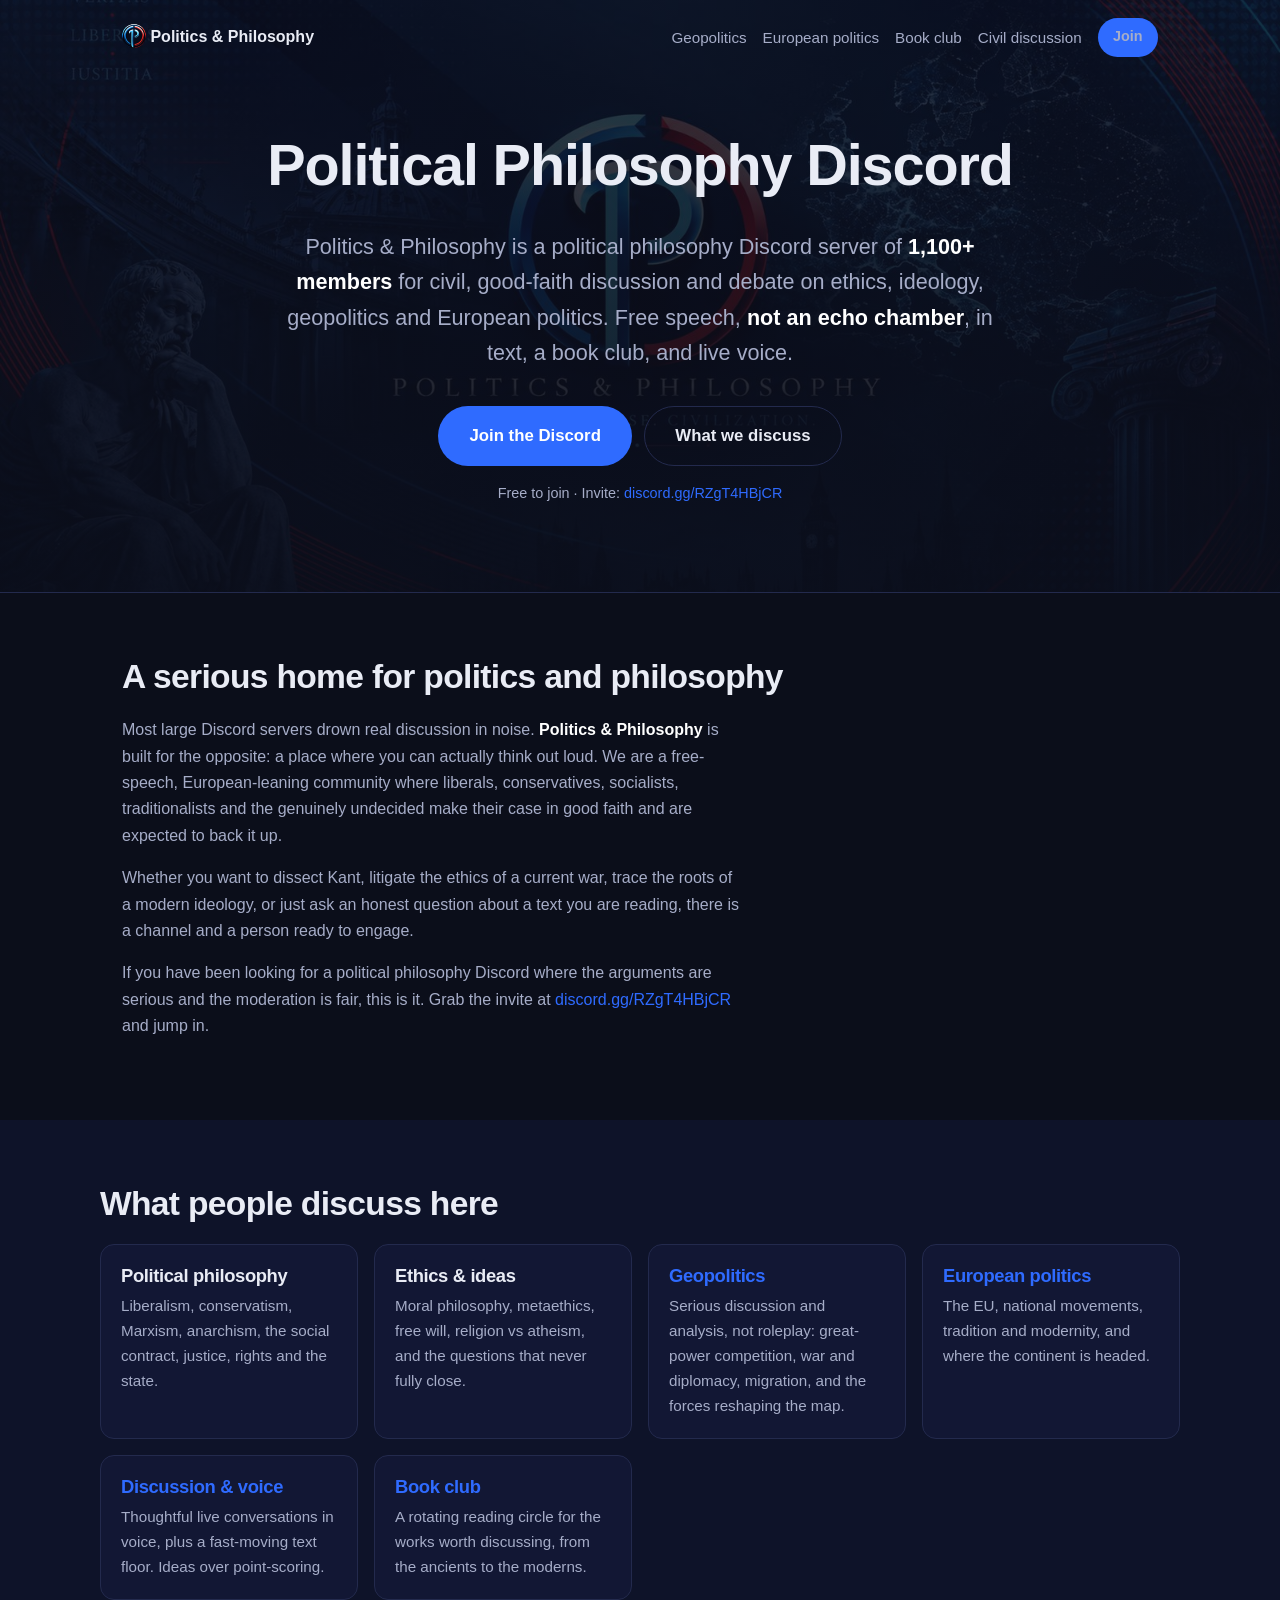
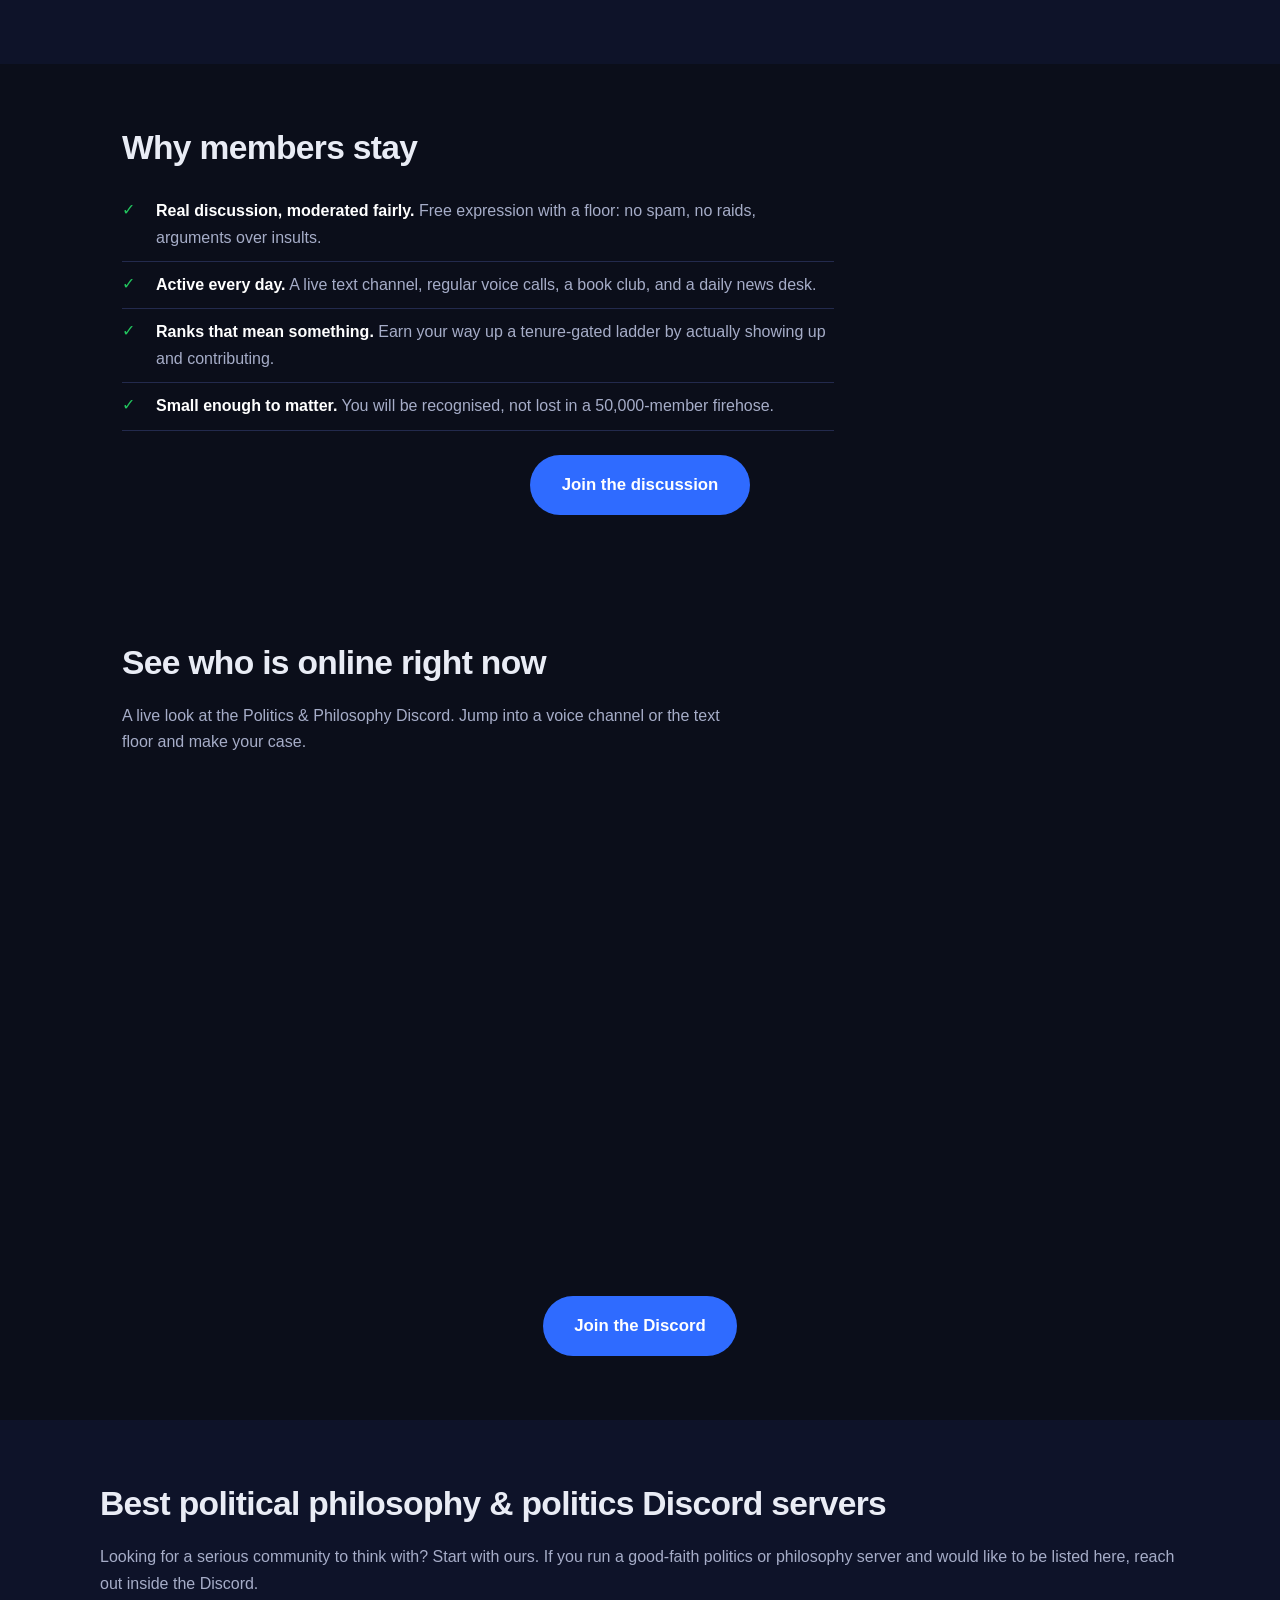
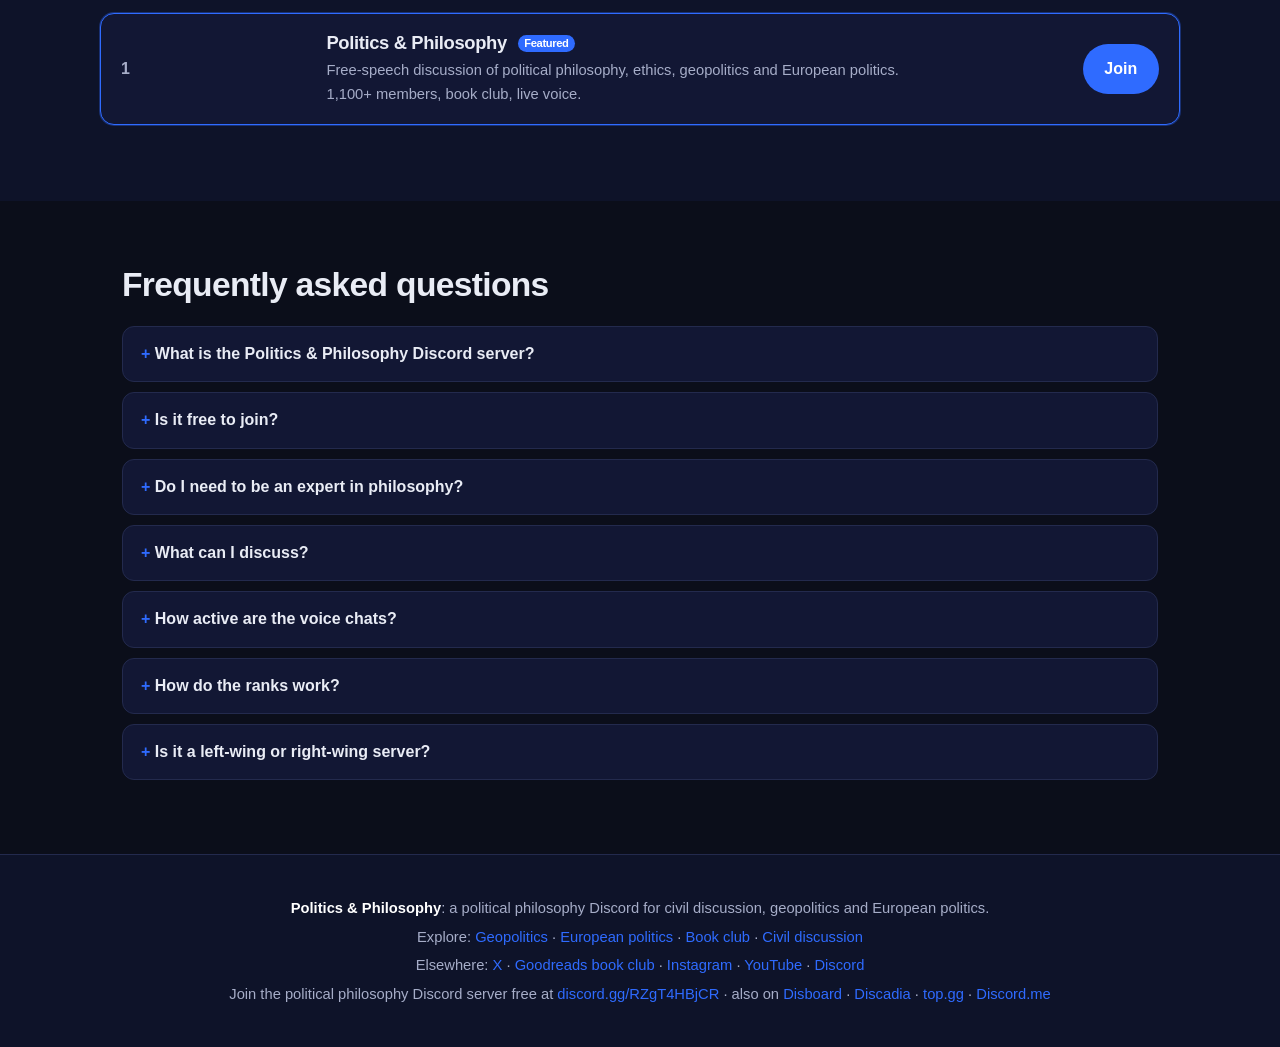
==== index.html @ 4e9f7e5d "Cinematic hero background, monogram nav mark and favicon" ====
<!doctype html>
<html lang="en">
<head>
<meta charset="utf-8">
<meta name="viewport" content="width=device-width, initial-scale=1">
<meta name="robots" content="index,follow,max-image-preview:large,max-snippet:-1,max-video-preview:-1">

<link rel="canonical" href="https://polisphilo.com/">

<title>Political Philosophy Discord Server | Politics &amp; Philosophy</title>
<meta name="description" content="The political philosophy Discord server for civil, good-faith debate on ethics, ideology, geopolitics and European politics. 1,100+ members, not an echo chamber.">

<meta property="og:type" content="website">
<meta property="og:site_name" content="Politics &amp; Philosophy">
<meta property="og:url" content="https://polisphilo.com/">
<meta property="og:title" content="Political Philosophy Discord | Politics &amp; Philosophy">
<meta property="og:description" content="Civil, good-faith discussion of political philosophy, ideology, geopolitics and European politics with 1,100+ members. Not an echo chamber. Book club, live voice.">
<meta property="og:image" content="https://polisphilo.com/og.png">
<meta property="og:image:width" content="1200">
<meta property="og:image:height" content="630">
<meta property="og:image:alt" content="Politics &amp; Philosophy: the political philosophy Discord.">
<meta name="twitter:card" content="summary_large_image">
<meta name="twitter:title" content="Political Philosophy Discord | Politics &amp; Philosophy">
<meta name="twitter:description" content="Civil, good-faith discussion of political philosophy, ideology, geopolitics and European politics. 1,100+ members, not an echo chamber.">
<meta name="twitter:image" content="https://polisphilo.com/og.png">
<meta name="twitter:image:alt" content="Politics &amp; Philosophy: the political philosophy Discord.">

<link rel="preconnect" href="https://discord.com">
<link rel="icon" href="/favicon.png" type="image/png">
<link rel="stylesheet" href="style.css">

<script type="application/ld+json">
{
  "@context": "https://schema.org",
  "@graph": [
    {
      "@type": "Organization",
      "@id": "https://polisphilo.com/#org",
      "name": "Politics & Philosophy",
      "alternateName": "P&P",
      "url": "https://polisphilo.com/",
      "logo": "https://polisphilo.com/logo.png",
      "description": "A free-speech Discord community for political philosophy, geopolitics and European politics.",
      "sameAs": [
        "https://discord.com/invite/politics-philosophy-553617191358955520",
        "https://disboard.org/server/553617191358955520",
        "https://discadia.com/server/PoliticsPhilosophy",
        "https://top.gg/discord/servers/872885277177040896",
        "https://discord.me/european",
        "https://discords.com/servers/553617191358955520",
        "https://www.goodreads.com/group/show/7275049-politics-philosophy-book-club",
        "https://x.com/polisphilo",
        "https://www.instagram.com/polisphilo",
        "https://www.youtube.com/@polisphilo",
        "https://polisphilo.com/"
      ],
      "knowsAbout": ["Political philosophy", "Geopolitics", "European politics", "History of political thought", "Socratic method", "Political theory"]
    },
    {
      "@type": "WebSite",
      "name": "Politics & Philosophy Discord",
      "url": "https://polisphilo.com/",
      "publisher": {"@id": "https://polisphilo.com/#org"}
    },
    {
      "@type": "FAQPage",
      "mainEntity": [
        {"@type":"Question","name":"What is the Politics & Philosophy Discord server?","acceptedAnswer":{"@type":"Answer","text":"A free-speech Discord community of 1,100+ members for political philosophy, ethics, ideology, geopolitics and European politics, through a fast text floor, live voice chats, and a book club."}},
        {"@type":"Question","name":"Is it free to join?","acceptedAnswer":{"@type":"Answer","text":"Yes, completely free. Click a join link, complete the short onboarding, and you are in."}},
        {"@type":"Question","name":"Do I need to be an expert in philosophy?","acceptedAnswer":{"@type":"Answer","text":"No. Members range from curious newcomers to the well-read. Good-faith interest matters more than credentials."}},
        {"@type":"Question","name":"What can I discuss?","acceptedAnswer":{"@type":"Answer","text":"Political philosophy, ethics, ideology, Marxism, liberalism and conservatism, geopolitics, current events, European politics, history, and religion."}},
        {"@type":"Question","name":"How active are the voice chats?","acceptedAnswer":{"@type":"Answer","text":"Voice channels run most nights, with open conversations on ethics, ideology and current events that carry over into text. The live count is on the widget above."}},
        {"@type":"Question","name":"How do the ranks work?","acceptedAnswer":{"@type":"Answer","text":"You climb a tenure-gated ladder by showing up and contributing over time, not by grinding messages, so ranks reflect real participation."}},
        {"@type":"Question","name":"Is it a left-wing or right-wing server?","acceptedAnswer":{"@type":"Answer","text":"Neither by rule. It leans free-speech and European and hosts the full spectrum. The point is to think through positions in good faith, not to enforce one."}}
      ]
    }
  ]
}
</script>
</head>
<body>

<header class="hero">
  <nav class="nav">
    <span class="brand"><img src="/mark.png" alt="" width="24" height="24" style="vertical-align:-6px;border-radius:50%"> Politics &amp; Philosophy</span>
    <span class="site-links">
      <a href="/geopolitics-discord/">Geopolitics</a>
      <a href="/european-politics-discord/">European politics</a>
      <a href="/book-club/">Book club</a>
      <a href="/civil-discussion/">Civil discussion</a>
      <a class="btn btn-sm" href="https://discord.gg/RZgT4HBjCR" rel="noopener">Join</a>
    </span>
  </nav>
  <div class="hero-inner">
    <h1>Political Philosophy Discord</h1>
    <p class="lede">Politics &amp; Philosophy is a political philosophy Discord server of
      <strong>1,100+ members</strong> for civil, good-faith discussion and debate on ethics, ideology,
      geopolitics and European politics. Free speech, <strong>not an echo chamber</strong>, in text, a
      book club, and live voice.</p>
    <div class="cta-row">
      <a class="btn btn-lg" href="https://discord.gg/RZgT4HBjCR" rel="noopener">Join the Discord</a>
      <a class="btn btn-lg btn-ghost" href="#discuss" rel="noopener">What we discuss</a>
    </div>
    <p class="microcopy">Free to join · Invite: <a class="invite" href="https://discord.gg/RZgT4HBjCR" rel="noopener">discord.gg/RZgT4HBjCR</a></p>
  </div>
</header>

<main>
  <section class="band">
    <h2>A serious home for politics and philosophy</h2>
    <p>Most large Discord servers drown real discussion in noise. <strong>Politics &amp; Philosophy</strong> is
      built for the opposite: a place where you can actually think out loud. We are a free-speech,
      European-leaning community where liberals, conservatives, socialists, traditionalists and the genuinely
      undecided make their case in good faith and are expected to back it up.</p>
    <p>Whether you want to dissect Kant, litigate the ethics of a current war, trace the roots of a modern ideology,
      or just ask an honest question about a text you are reading, there is a channel and a person ready to engage.</p>
    <p>If you have been looking for a political philosophy Discord where the arguments are serious and the
      moderation is fair, this is it. Grab the invite at
      <a class="invite" href="https://discord.gg/RZgT4HBjCR" rel="noopener">discord.gg/RZgT4HBjCR</a> and jump in.</p>
  </section>

  <section class="band alt" id="discuss">
    <h2>What people discuss here</h2>
    <div class="grid">
      <div class="card"><h3>Political philosophy</h3><p>Liberalism, conservatism, Marxism, anarchism, the social contract, justice, rights and the state.</p></div>
      <div class="card"><h3>Ethics &amp; ideas</h3><p>Moral philosophy, metaethics, free will, religion vs atheism, and the questions that never fully close.</p></div>
      <div class="card"><h3><a href="/geopolitics-discord/">Geopolitics</a></h3><p>Serious discussion and analysis, not roleplay: great-power competition, war and diplomacy, migration, and the forces reshaping the map.</p></div>
      <div class="card"><h3><a href="/european-politics-discord/">European politics</a></h3><p>The EU, national movements, tradition and modernity, and where the continent is headed.</p></div>
      <div class="card"><h3><a href="/civil-discussion/">Discussion &amp; voice</a></h3><p>Thoughtful live conversations in voice, plus a fast-moving text floor. Ideas over point-scoring.</p></div>
      <div class="card"><h3><a href="/book-club/">Book club</a></h3><p>A rotating reading circle for the works worth discussing, from the ancients to the moderns.</p></div>
    </div>
  </section>

  <section class="band">
    <h2>Why members stay</h2>
    <ul class="checks">
      <li><strong>Real discussion, moderated fairly.</strong> Free expression with a floor: no spam, no raids, arguments over insults.</li>
      <li><strong>Active every day.</strong> A live text channel, regular voice calls, a book club, and a daily news desk.</li>
      <li><strong>Ranks that mean something.</strong> Earn your way up a tenure-gated ladder by actually showing up and contributing.</li>
      <li><strong>Small enough to matter.</strong> You will be recognised, not lost in a 50,000-member firehose.</li>
    </ul>
    <div class="cta-row"><a class="btn btn-lg" href="https://discord.gg/RZgT4HBjCR" rel="noopener">Join the discussion</a></div>
  </section>

  <section class="band" id="join-live">
    <h2>See who is online right now</h2>
    <p>A live look at the Politics &amp; Philosophy Discord. Jump into a voice channel or the text floor and make your case.</p>
    <div style="display:flex;justify-content:center;min-height:500px;margin:1.25rem 0">
      <iframe src="https://discord.com/widget?id=553617191358955520&amp;theme=dark" width="350" height="500" style="max-width:100%;border:0;border-radius:14px" sandbox="allow-popups allow-popups-to-escape-sandbox allow-same-origin allow-scripts" title="Politics &amp; Philosophy live Discord widget" loading="lazy"></iframe>
    </div>
    <div class="cta-row"><a class="btn btn-lg" href="https://discord.gg/RZgT4HBjCR" rel="noopener">Join the Discord</a></div>
  </section>

  <section class="band alt" id="directory">
    <h2>Best political philosophy &amp; politics Discord servers</h2>
    <p>Looking for a serious community to think with? Start with ours. If you run a good-faith politics or
      philosophy server and would like to be listed here, reach out inside the Discord.</p>
    <ol class="servers">
      <li class="server featured">
        <div><h3>Politics &amp; Philosophy <span class="tag">Featured</span></h3>
          <p>Free-speech discussion of political philosophy, ethics, geopolitics and European politics. 1,100+ members, book club, live voice.</p></div>
        <a class="btn" href="https://discord.gg/RZgT4HBjCR" rel="noopener">Join</a>
      </li>
    </ol>
  </section>

  <section class="band" id="faq">
    <h2>Frequently asked questions</h2>
    <details><summary>What is the Politics &amp; Philosophy Discord server?</summary><p>A free-speech Discord community of 1,100+ members for political philosophy, ethics, ideology, geopolitics and European politics, through a fast text floor, live voice chats, and a book club.</p></details>
    <details><summary>Is it free to join?</summary><p>Yes, completely free. Click a join link, complete the short onboarding, and you are in.</p></details>
    <details><summary>Do I need to be an expert in philosophy?</summary><p>No. Members range from curious newcomers to the well-read. Good-faith interest matters more than credentials.</p></details>
    <details><summary>What can I discuss?</summary><p>Political philosophy, ethics, ideology, Marxism, liberalism and conservatism, geopolitics, current events, European politics, history, and religion.</p></details>
    <details><summary>How active are the voice chats?</summary><p>Voice channels run most nights, with open conversations on ethics, ideology and current events that carry over into text. The live count is on the widget above.</p></details>
    <details><summary>How do the ranks work?</summary><p>You climb a tenure-gated ladder by showing up and contributing over time, not by grinding messages, so ranks reflect real participation.</p></details>
    <details><summary>Is it a left-wing or right-wing server?</summary><p>Neither by rule. It leans free-speech and European and hosts the full spectrum. The point is to think through positions in good faith, not to enforce one.</p></details>
  </section>
</main>

<footer class="foot">
  <p><strong>Politics &amp; Philosophy</strong>: a political philosophy Discord for civil discussion, geopolitics and European politics.</p>
  <p>Explore: <a href="/geopolitics-discord/">Geopolitics</a> ·
     <a href="/european-politics-discord/">European politics</a> ·
     <a href="/book-club/">Book club</a> ·
     <a href="/civil-discussion/">Civil discussion</a></p>
  <p>Elsewhere: <a href="https://x.com/polisphilo" rel="noopener">X</a> · <a href="https://www.goodreads.com/group/show/7275049-politics-philosophy-book-club" rel="noopener">Goodreads book club</a> · <a href="https://www.instagram.com/polisphilo" rel="noopener">Instagram</a> · <a href="https://www.youtube.com/@polisphilo" rel="noopener">YouTube</a> · <a href="https://discord.gg/RZgT4HBjCR" rel="noopener">Discord</a></p>
  <p>Join the political philosophy Discord server free at
     <a class="invite" href="https://discord.gg/RZgT4HBjCR" rel="noopener">discord.gg/RZgT4HBjCR</a> ·
     also on <a href="https://disboard.org/server/553617191358955520" rel="noopener">Disboard</a> ·
     <a href="https://discadia.com/server/PoliticsPhilosophy" rel="noopener">Discadia</a> ·
     <a href="https://top.gg/discord/servers/872885277177040896" rel="noopener">top.gg</a> ·
     <a href="https://discord.me/european" rel="noopener">Discord.me</a></p>
</footer>

</body>
</html>
---- style.css ----
:root{
  --bg:#0b0e1a; --panel:#121734; --panel2:#0e1329; --ink:#e9ecf5; --muted:#a6adc8;
  --blue:#2f6bff; --blue2:#1e40af; --red:#dc2626; --line:#232a4d; --radius:14px;
  --max:1080px; font-synthesis:none;
}
*{box-sizing:border-box}
html{scroll-behavior:smooth}
body{
  margin:0; background:var(--bg); color:var(--ink);
  font:16px/1.65 -apple-system,BlinkMacSystemFont,"Segoe UI",Roboto,Helvetica,Arial,sans-serif;
  -webkit-font-smoothing:antialiased;
}
h1,h2,h3{line-height:1.2; letter-spacing:-.02em; margin:0 0 .5em}
h1{font-size:clamp(2.2rem,6vw,3.6rem)}
h2{font-size:clamp(1.5rem,3.5vw,2.1rem); margin-bottom:.6em}
h3{font-size:1.15rem}
p{margin:0 0 1em}
a{color:var(--blue); text-decoration:none}
a:hover{text-decoration:underline}
strong{color:#fff}

.btn{
  display:inline-block; background:var(--blue); color:#fff; font-weight:600;
  padding:.7em 1.3em; border-radius:999px; border:1px solid transparent; transition:.15s;
}
.btn:hover{background:var(--blue2); text-decoration:none; transform:translateY(-1px)}
.btn-lg{padding:.9em 1.8em; font-size:1.05rem}
.btn-sm{padding:.45em 1em; font-size:.9rem}
.btn-ghost{background:transparent; border-color:var(--line); color:var(--ink)}
.btn-ghost:hover{background:var(--panel); border-color:var(--blue)}

/* hero */
.hero{
  background:
    linear-gradient(rgba(11,14,26,.80), rgba(11,14,26,.94)),
    url('/hero-bg.jpg') center 32% / cover no-repeat,
    var(--panel2);
  border-bottom:1px solid var(--line);
}
.nav{max-width:var(--max); margin:0 auto; padding:18px 22px; display:flex; align-items:center; justify-content:space-between}
.brand{font-weight:700}
.hero-inner{max-width:var(--max); margin:0 auto; padding:56px 22px 72px; text-align:center}
.lede{font-size:clamp(1.05rem,2.2vw,1.35rem); color:var(--muted); max-width:60ch; margin:0 auto 1.6em}
.lede strong{color:#fff}
.cta-row{display:flex; gap:12px; justify-content:center; flex-wrap:wrap}
.microcopy{margin-top:16px; color:var(--muted); font-size:.9rem}

/* bands */
.band{max-width:var(--max); margin:0 auto; padding:64px 22px}
.band.alt{background:var(--panel2); max-width:none}
.band.alt > *{max-width:var(--max); margin-left:auto; margin-right:auto}
.band p{color:var(--muted); max-width:70ch}
.band p strong{color:#fff}

.grid{display:grid; grid-template-columns:repeat(auto-fit,minmax(240px,1fr)); gap:16px; margin-top:8px}
.card{background:var(--panel); border:1px solid var(--line); border-radius:var(--radius); padding:20px}
.card h3{margin-bottom:.3em}
.card p{margin:0; font-size:.95rem}

.checks{list-style:none; padding:0; margin:0 0 1.5em; max-width:80ch}
.checks li{position:relative; padding:10px 0 10px 34px; color:var(--muted); border-bottom:1px solid var(--line)}
.checks li:before{content:"✓"; position:absolute; left:0; top:9px; color:#22c55e; font-weight:700}
.checks strong{color:#fff}

/* server directory */
.servers{list-style:none; counter-reset:s; padding:0; margin:10px 0 0}
.server{
  counter-increment:s; display:flex; gap:16px; align-items:center; justify-content:space-between;
  background:var(--panel); border:1px solid var(--line); border-radius:var(--radius);
  padding:18px 20px; margin-bottom:12px;
}
.server::before{content:counter(s); font-weight:700; color:var(--muted); min-width:1.4em}
.server.featured{border-color:var(--blue); box-shadow:0 0 0 1px rgba(47,107,255,.35)}
.server h3{margin:0 0 .2em}
.server p{margin:0; font-size:.92rem}
.tag{background:var(--blue); color:#fff; font-size:.7rem; padding:.2em .6em; border-radius:999px; vertical-align:middle; margin-left:6px}

/* faq */
details{border:1px solid var(--line); border-radius:12px; padding:0 18px; margin-bottom:10px; background:var(--panel)}
summary{cursor:pointer; font-weight:600; padding:14px 0; list-style:none}
summary::-webkit-details-marker{display:none}
summary:before{content:"+ "; color:var(--blue)}
details[open] summary:before{content:"- "}
details p{color:var(--muted); margin:0 0 14px}

.foot{border-top:1px solid var(--line); background:var(--panel2); text-align:center; padding:36px 22px; color:var(--muted); font-size:.92rem}
.foot p{margin:.3em 0}

/* site nav links + article pages */
.site-links{display:flex; gap:16px; flex-wrap:wrap; align-items:center; font-size:.95rem}
.site-links a{color:var(--muted)}
.site-links a:hover,.site-links a[aria-current]{color:var(--ink)}
.page-hero .hero-inner{padding:36px 22px 44px}
.page-hero h1{font-size:clamp(1.8rem,4.5vw,2.6rem)}
.article{max-width:760px; margin:0 auto; padding:44px 22px 20px}
.article p{color:var(--muted)}
.article p strong{color:#fff}
.article h2{margin-top:1.7em}
.article h3{margin-top:1.3em}
.article ul,.article ol{color:var(--muted); padding-left:1.3em; margin:0 0 1.2em}
.article li{margin-bottom:.55em}
.article blockquote{border-left:3px solid var(--blue); margin:1.3em 0; padding:.35em 0 .35em 18px; font-style:italic; color:var(--ink)}
.article blockquote p{color:var(--ink); margin:0}
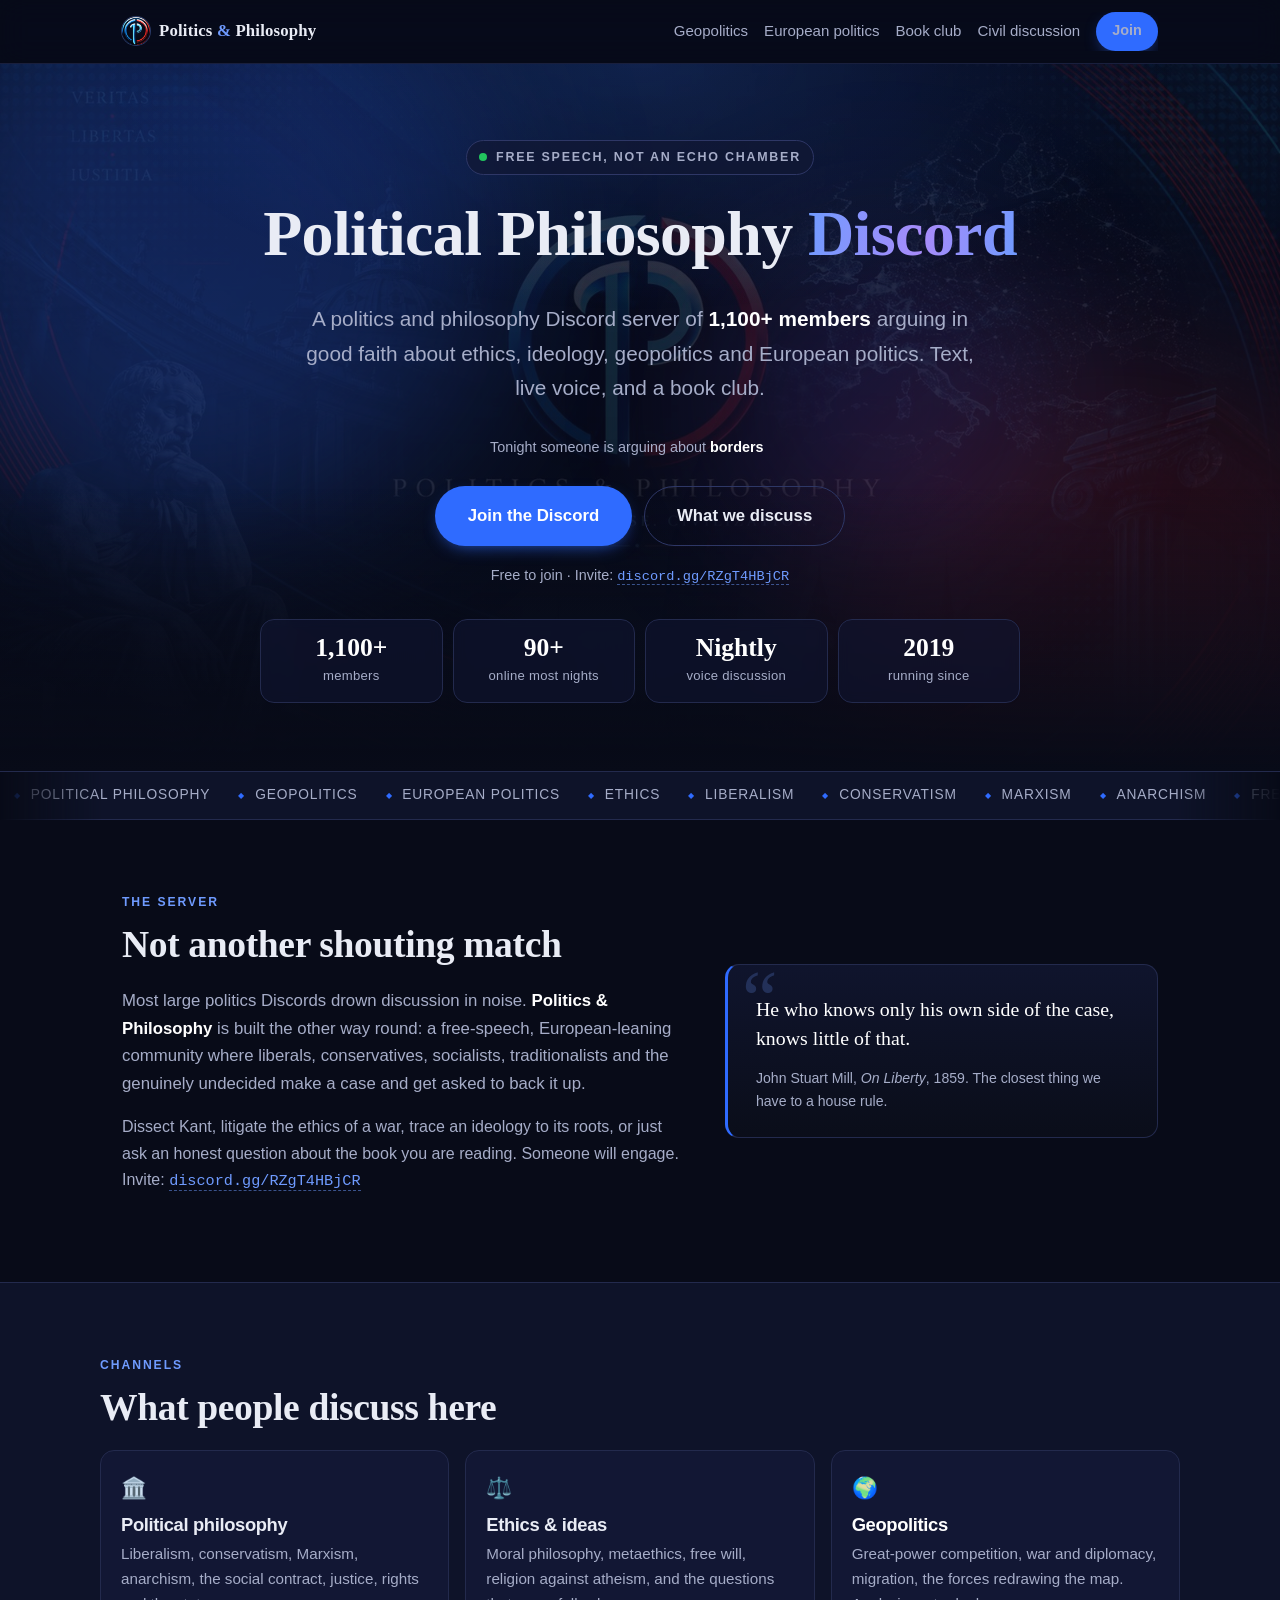
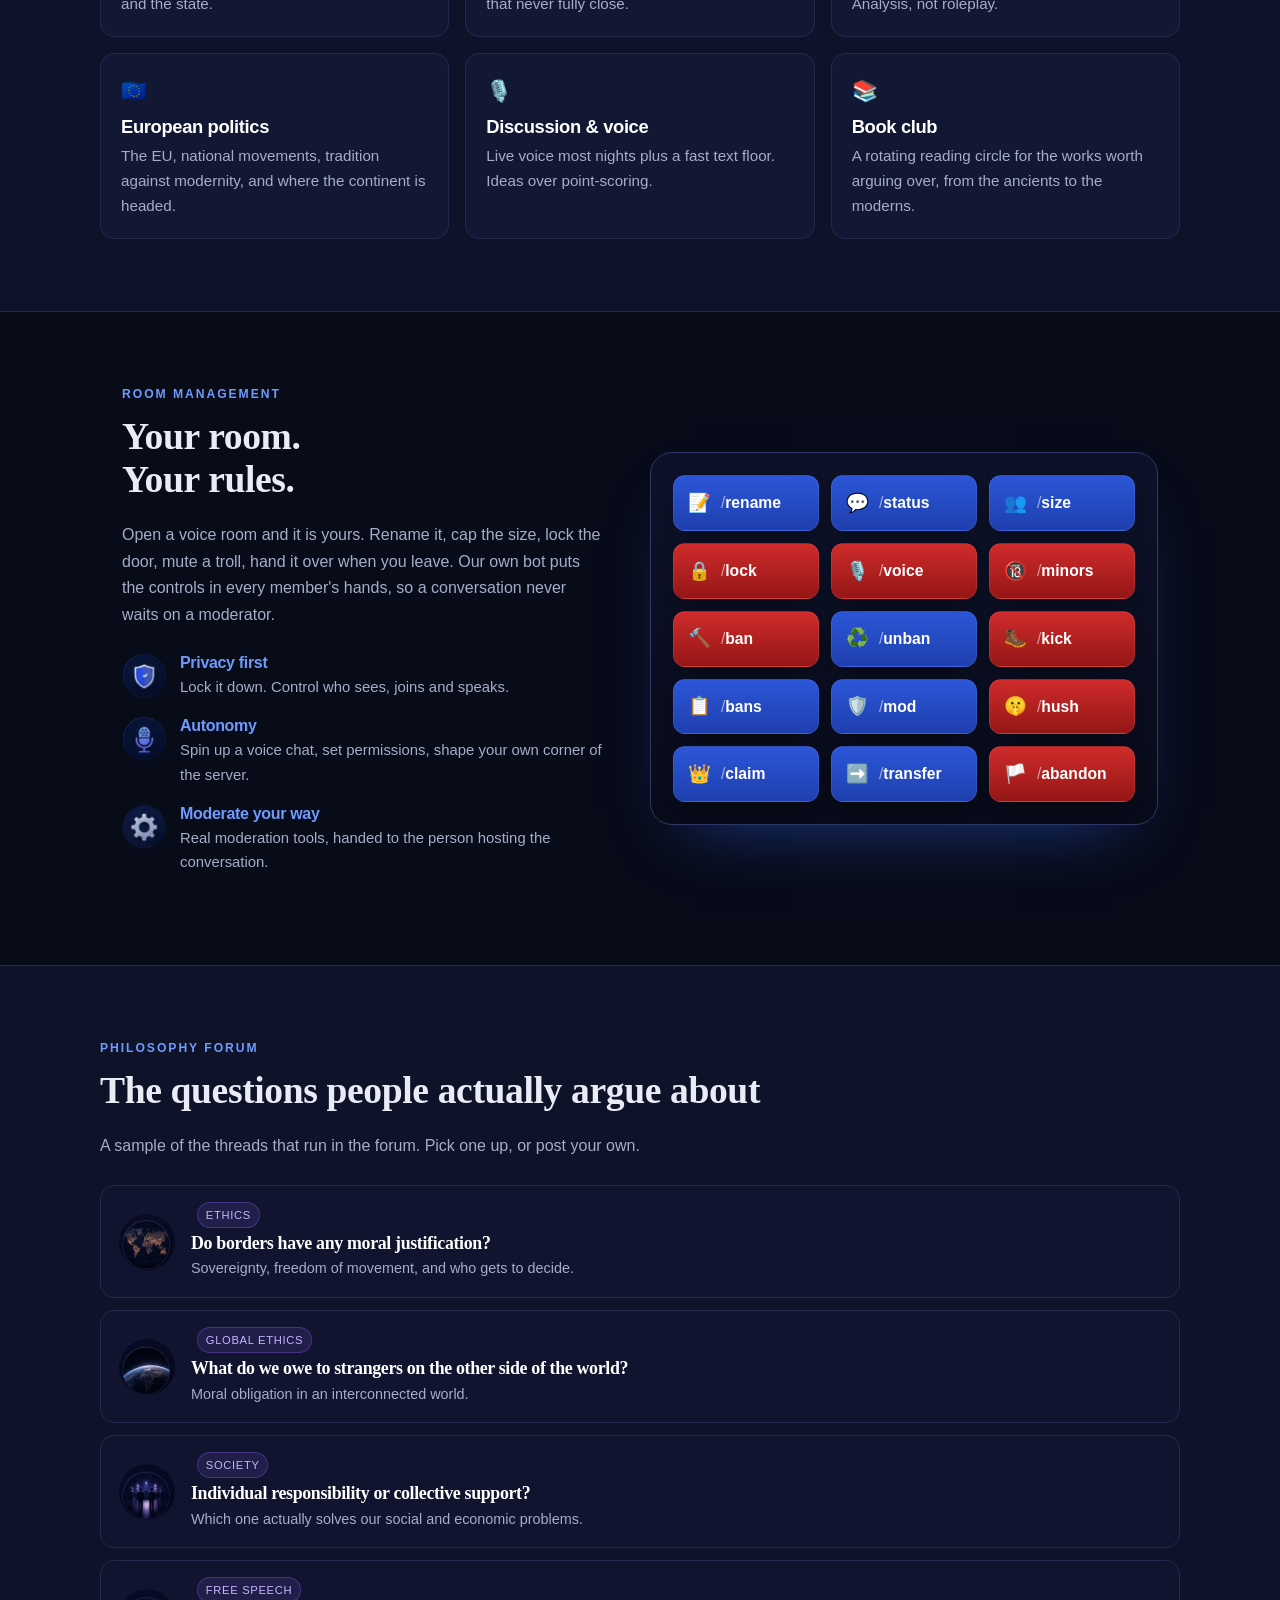
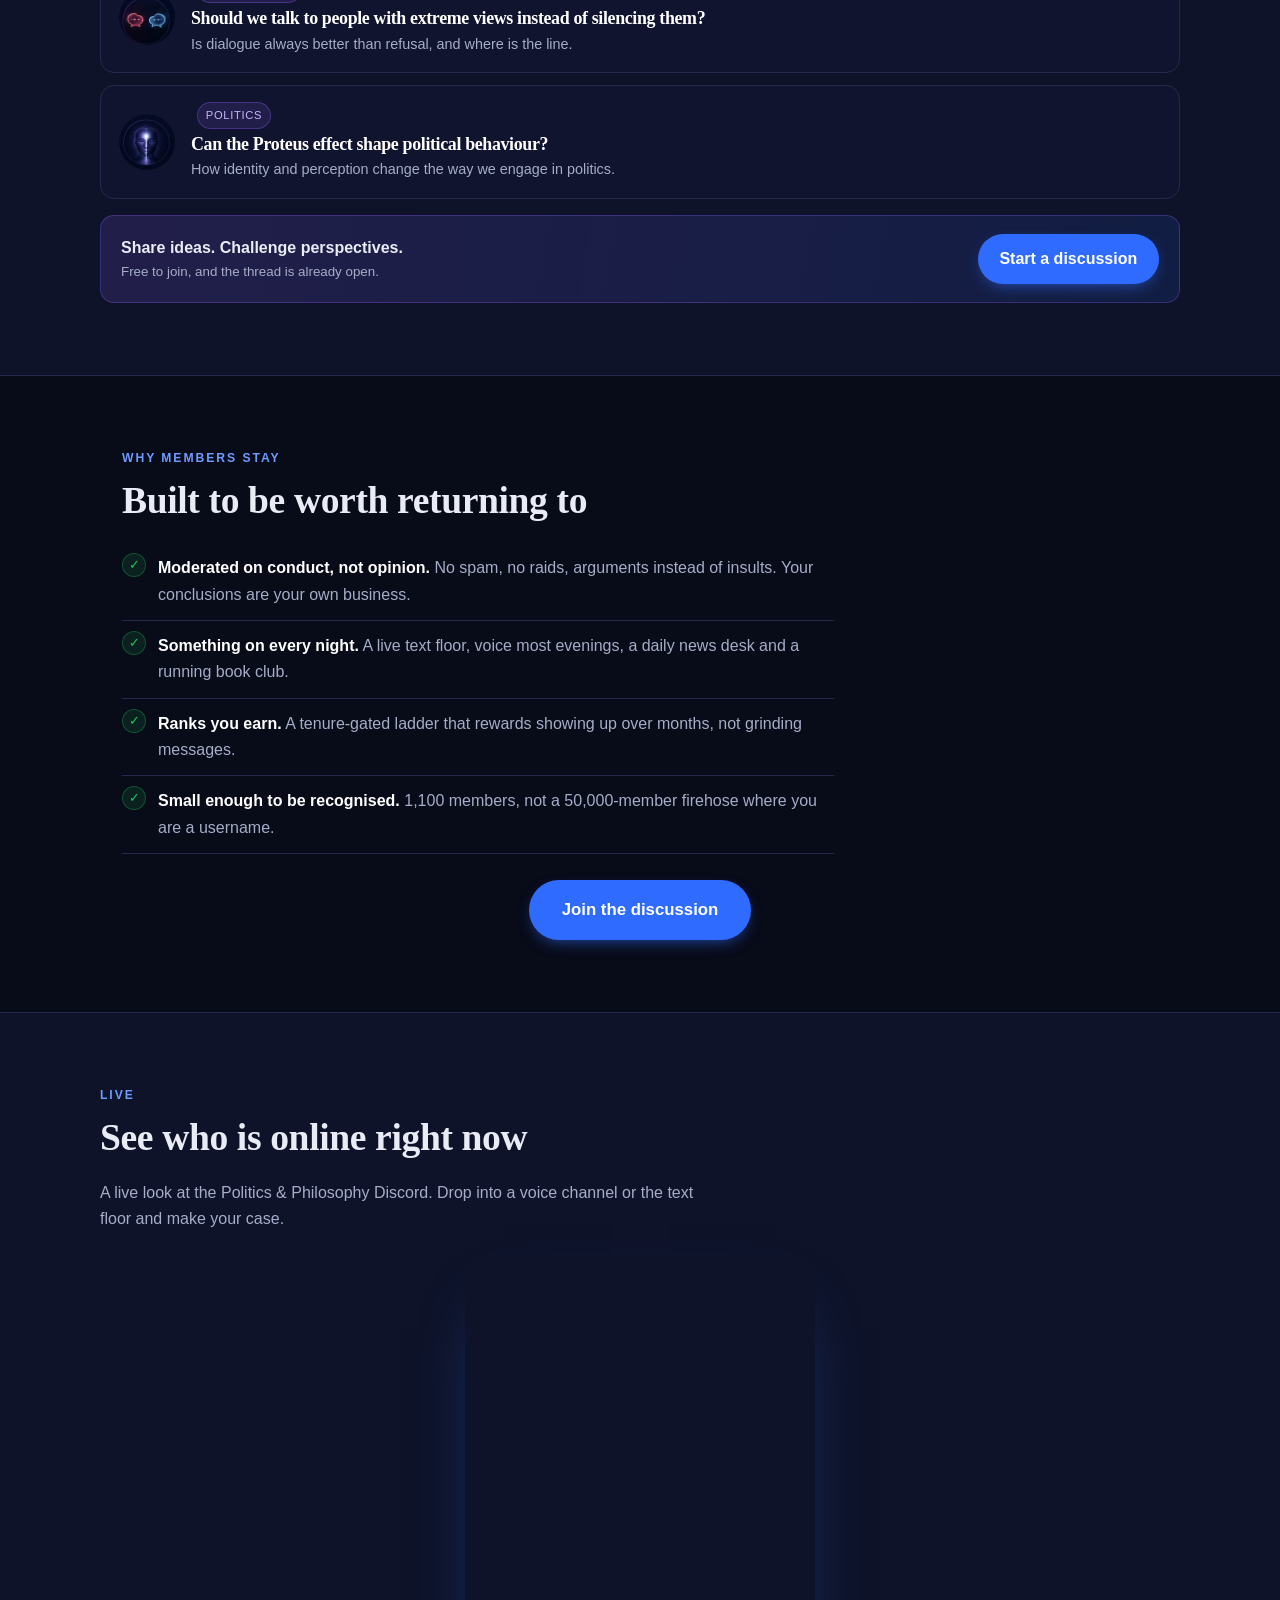
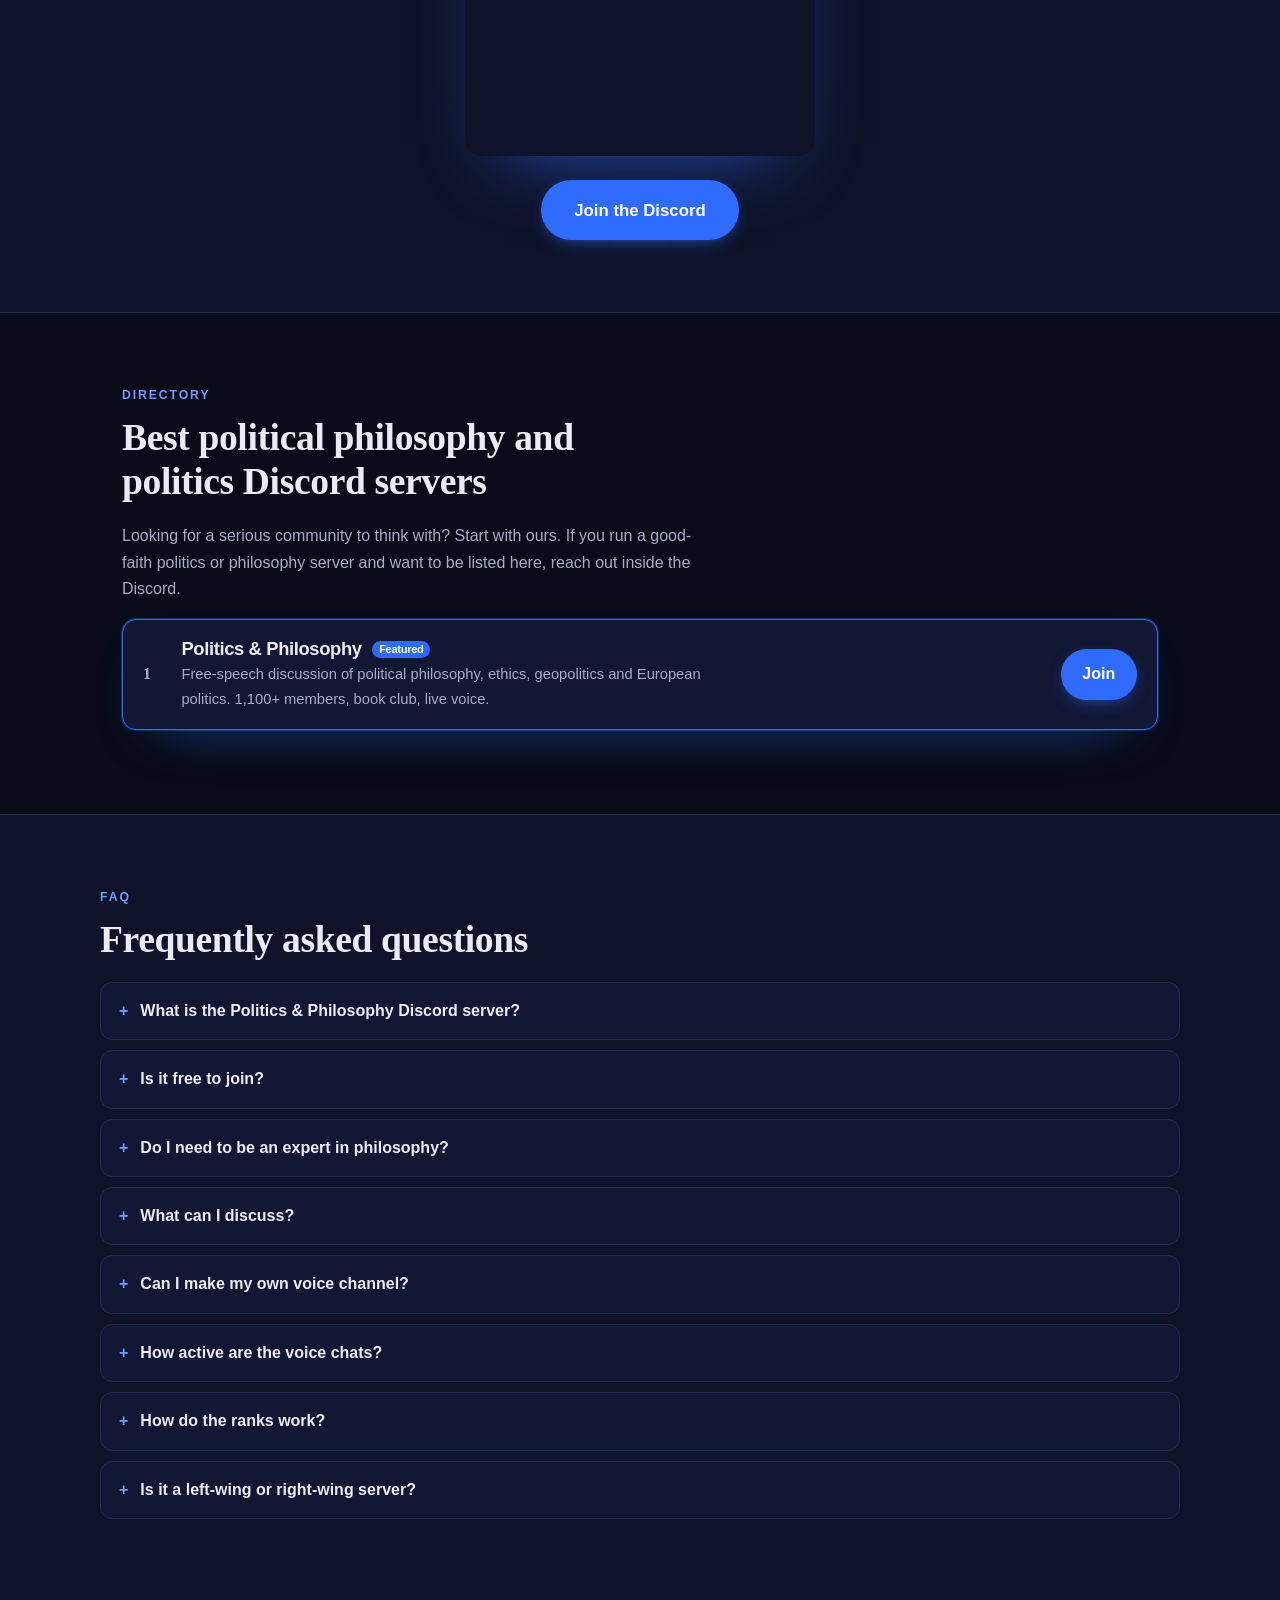
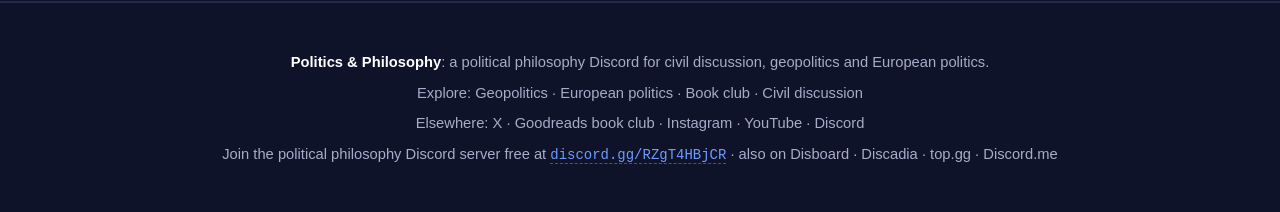
==== commit aeea270b: "Redesign homepage: room + forum sections, motion layer" ====
--- a/index.html
+++ b/index.html
@@ -4,6 +4,7 @@
 <meta charset="utf-8">
 <meta name="viewport" content="width=device-width, initial-scale=1">
 <meta name="robots" content="index,follow,max-image-preview:large,max-snippet:-1,max-video-preview:-1">
+<meta name="theme-color" content="#080b18">
 
 <link rel="canonical" href="https://polisphilo.com/">
 
@@ -20,14 +21,18 @@
 <meta property="og:image:height" content="630">
 <meta property="og:image:alt" content="Politics &amp; Philosophy: the political philosophy Discord.">
 <meta name="twitter:card" content="summary_large_image">
+<meta name="twitter:site" content="@polisphilo">
 <meta name="twitter:title" content="Political Philosophy Discord | Politics &amp; Philosophy">
 <meta name="twitter:description" content="Civil, good-faith discussion of political philosophy, ideology, geopolitics and European politics. 1,100+ members, not an echo chamber.">
 <meta name="twitter:image" content="https://polisphilo.com/og.png">
 <meta name="twitter:image:alt" content="Politics &amp; Philosophy: the political philosophy Discord.">
 
 <link rel="preconnect" href="https://discord.com">
+<link rel="preload" as="image" href="/hero-bg.jpg" fetchpriority="high">
 <link rel="icon" href="/favicon.png" type="image/png">
 <link rel="stylesheet" href="style.css">
+<script>document.documentElement.className += ' js';</script>
+<script src="/app.js" defer></script>
 
 <script type="application/ld+json">
 {
@@ -40,6 +45,7 @@
       "alternateName": "P&P",
       "url": "https://polisphilo.com/",
       "logo": "https://polisphilo.com/logo.png",
+      "image": "https://polisphilo.com/og.png",
       "description": "A free-speech Discord community for political philosophy, geopolitics and European politics.",
       "sameAs": [
         "https://discord.com/invite/politics-philosophy-553617191358955520",
@@ -54,7 +60,7 @@
         "https://www.youtube.com/@polisphilo",
         "https://polisphilo.com/"
       ],
-      "knowsAbout": ["Political philosophy", "Geopolitics", "European politics", "History of political thought", "Socratic method", "Political theory"]
+      "knowsAbout": ["Political philosophy", "Geopolitics", "European politics", "History of political thought", "Socratic method", "Political theory", "Ethics"]
     },
     {
       "@type": "WebSite",
@@ -65,13 +71,14 @@
     {
       "@type": "FAQPage",
       "mainEntity": [
-        {"@type":"Question","name":"What is the Politics & Philosophy Discord server?","acceptedAnswer":{"@type":"Answer","text":"A free-speech Discord community of 1,100+ members for political philosophy, ethics, ideology, geopolitics and European politics, through a fast text floor, live voice chats, and a book club."}},
-        {"@type":"Question","name":"Is it free to join?","acceptedAnswer":{"@type":"Answer","text":"Yes, completely free. Click a join link, complete the short onboarding, and you are in."}},
-        {"@type":"Question","name":"Do I need to be an expert in philosophy?","acceptedAnswer":{"@type":"Answer","text":"No. Members range from curious newcomers to the well-read. Good-faith interest matters more than credentials."}},
-        {"@type":"Question","name":"What can I discuss?","acceptedAnswer":{"@type":"Answer","text":"Political philosophy, ethics, ideology, Marxism, liberalism and conservatism, geopolitics, current events, European politics, history, and religion."}},
-        {"@type":"Question","name":"How active are the voice chats?","acceptedAnswer":{"@type":"Answer","text":"Voice channels run most nights, with open conversations on ethics, ideology and current events that carry over into text. The live count is on the widget above."}},
-        {"@type":"Question","name":"How do the ranks work?","acceptedAnswer":{"@type":"Answer","text":"You climb a tenure-gated ladder by showing up and contributing over time, not by grinding messages, so ranks reflect real participation."}},
-        {"@type":"Question","name":"Is it a left-wing or right-wing server?","acceptedAnswer":{"@type":"Answer","text":"Neither by rule. It leans free-speech and European and hosts the full spectrum. The point is to think through positions in good faith, not to enforce one."}}
+        {"@type":"Question","name":"What is the Politics & Philosophy Discord server?","acceptedAnswer":{"@type":"Answer","text":"A free-speech Discord community of 1,100+ members for political philosophy, ethics, ideology, geopolitics and European politics, across a fast text floor, live voice chats and a book club."}},
+        {"@type":"Question","name":"Is it free to join?","acceptedAnswer":{"@type":"Answer","text":"Yes, completely free. Click a join link, finish the short onboarding, and you are in."}},
+        {"@type":"Question","name":"Do I need to be an expert in philosophy?","acceptedAnswer":{"@type":"Answer","text":"No. Members range from curious newcomers to the very well read. Good faith matters more than credentials."}},
+        {"@type":"Question","name":"What can I discuss?","acceptedAnswer":{"@type":"Answer","text":"Political philosophy, ethics, ideology, Marxism, liberalism and conservatism, geopolitics, current events, European politics, history and religion."}},
+        {"@type":"Question","name":"Can I make my own voice channel?","acceptedAnswer":{"@type":"Answer","text":"Yes. Any member can open a voice room and run it: rename it, cap the size, lock it, mute, kick or ban, and hand it to someone else. Fifteen commands, no moderator required."}},
+        {"@type":"Question","name":"How active are the voice chats?","acceptedAnswer":{"@type":"Answer","text":"Voice runs most nights, on ethics, ideology and current events, and the conversation carries into text afterwards. The live count is on the widget above."}},
+        {"@type":"Question","name":"How do the ranks work?","acceptedAnswer":{"@type":"Answer","text":"You climb a tenure-gated ladder by showing up and contributing over time, not by grinding messages, so a rank reflects real participation."}},
+        {"@type":"Question","name":"Is it a left-wing or right-wing server?","acceptedAnswer":{"@type":"Answer","text":"Neither by rule. It leans free-speech and European and hosts the full spectrum. The point is to think a position through in good faith, not to enforce one."}}
       ]
     }
   ]
@@ -80,82 +87,176 @@
 </head>
 <body>
 
-<header class="hero">
-  <nav class="nav">
-    <span class="brand"><img src="/mark.png" alt="" width="24" height="24" style="vertical-align:-6px;border-radius:50%"> Politics &amp; Philosophy</span>
-    <span class="site-links">
+<nav class="topbar">
+  <div class="topbar-in">
+    <a class="brand" href="/"><img src="/mark.png" alt="" width="28" height="28"> <span>Politics <em>&amp;</em> Philosophy</span></a>
+    <div class="site-links">
       <a href="/geopolitics-discord/">Geopolitics</a>
       <a href="/european-politics-discord/">European politics</a>
       <a href="/book-club/">Book club</a>
       <a href="/civil-discussion/">Civil discussion</a>
       <a class="btn btn-sm" href="https://discord.gg/RZgT4HBjCR" rel="noopener">Join</a>
-    </span>
-  </nav>
+    </div>
+  </div>
+  <span class="progress"></span>
+</nav>
+
+<header class="hero">
+  <div class="aurora" aria-hidden="true"><i></i><i></i><i></i></div>
   <div class="hero-inner">
-    <h1>Political Philosophy Discord</h1>
-    <p class="lede">Politics &amp; Philosophy is a political philosophy Discord server of
-      <strong>1,100+ members</strong> for civil, good-faith discussion and debate on ethics, ideology,
-      geopolitics and European politics. Free speech, <strong>not an echo chamber</strong>, in text, a
-      book club, and live voice.</p>
-    <div class="cta-row">
+    <p class="eyebrow"><span class="dot"></span> Free speech, not an echo chamber</p>
+    <h1>Political Philosophy <span class="grad">Discord</span></h1>
+    <p class="lede">A politics and philosophy Discord server of <strong>1,100+ members</strong> arguing in
+      good faith about ethics, ideology, geopolitics and European politics. Text, live voice, and a book club.</p>
+    <p class="microcopy" style="margin-top:0">Tonight someone is arguing about
+      <span class="rot"><span>borders</span><span>free will</span><span>the EU</span><span>Marx</span><span>just war</span><span>free speech</span></span>
+    </p>
+    <div class="cta-row" style="margin-top:26px">
       <a class="btn btn-lg" href="https://discord.gg/RZgT4HBjCR" rel="noopener">Join the Discord</a>
-      <a class="btn btn-lg btn-ghost" href="#discuss" rel="noopener">What we discuss</a>
+      <a class="btn btn-lg btn-ghost" href="#discuss">What we discuss</a>
     </div>
     <p class="microcopy">Free to join · Invite: <a class="invite" href="https://discord.gg/RZgT4HBjCR" rel="noopener">discord.gg/RZgT4HBjCR</a></p>
+
+    <div class="stats" data-stagger>
+      <div class="stat" data-reveal><b data-count="1100" data-suffix="+">1,100+</b><span>members</span></div>
+      <div class="stat" data-reveal><b data-count="90" data-suffix="+">90+</b><span>online most nights</span></div>
+      <div class="stat" data-reveal><b>Nightly</b><span>voice discussion</span></div>
+      <div class="stat" data-reveal><b>2019</b><span>running since</span></div>
+    </div>
   </div>
 </header>
 
+<div class="ticker" aria-hidden="true">
+  <div class="ticker-track">
+    <ul>
+      <li>Political philosophy</li><li>Geopolitics</li><li>European politics</li><li>Ethics</li>
+      <li>Liberalism</li><li>Conservatism</li><li>Marxism</li><li>Anarchism</li><li>Free speech</li>
+      <li>Socratic discussion</li><li>Book club</li><li>Voice debate</li><li>Rawls</li><li>Hobbes</li>
+      <li>Mill</li><li>Machiavelli</li><li>Nietzsche</li><li>Just war</li><li>Sovereignty</li>
+    </ul>
+  </div>
+</div>
+
 <main>
   <section class="band">
-    <h2>A serious home for politics and philosophy</h2>
-    <p>Most large Discord servers drown real discussion in noise. <strong>Politics &amp; Philosophy</strong> is
-      built for the opposite: a place where you can actually think out loud. We are a free-speech,
-      European-leaning community where liberals, conservatives, socialists, traditionalists and the genuinely
-      undecided make their case in good faith and are expected to back it up.</p>
-    <p>Whether you want to dissect Kant, litigate the ethics of a current war, trace the roots of a modern ideology,
-      or just ask an honest question about a text you are reading, there is a channel and a person ready to engage.</p>
-    <p>If you have been looking for a political philosophy Discord where the arguments are serious and the
-      moderation is fair, this is it. Grab the invite at
-      <a class="invite" href="https://discord.gg/RZgT4HBjCR" rel="noopener">discord.gg/RZgT4HBjCR</a> and jump in.</p>
+    <div class="split tight">
+      <div class="band-head" data-reveal>
+        <span class="kicker">The server</span>
+        <h2>Not another shouting match</h2>
+        <p class="lead-sm">Most large politics Discords drown discussion in noise. <strong>Politics &amp; Philosophy</strong>
+          is built the other way round: a free-speech, European-leaning community where liberals, conservatives,
+          socialists, traditionalists and the genuinely undecided make a case and get asked to back it up.</p>
+        <p>Dissect Kant, litigate the ethics of a war, trace an ideology to its roots, or just ask an honest question
+          about the book you are reading. Someone will engage. Invite:
+          <a class="invite" href="https://discord.gg/RZgT4HBjCR" rel="noopener">discord.gg/RZgT4HBjCR</a></p>
+      </div>
+      <figure class="quote" data-reveal>
+        <blockquote>He who knows only his own side of the case, knows little of that.</blockquote>
+        <figcaption>John Stuart Mill, <cite>On Liberty</cite>, 1859. The closest thing we have to a house rule.</figcaption>
+      </figure>
+    </div>
   </section>
 
   <section class="band alt" id="discuss">
-    <h2>What people discuss here</h2>
-    <div class="grid">
-      <div class="card"><h3>Political philosophy</h3><p>Liberalism, conservatism, Marxism, anarchism, the social contract, justice, rights and the state.</p></div>
-      <div class="card"><h3>Ethics &amp; ideas</h3><p>Moral philosophy, metaethics, free will, religion vs atheism, and the questions that never fully close.</p></div>
-      <div class="card"><h3><a href="/geopolitics-discord/">Geopolitics</a></h3><p>Serious discussion and analysis, not roleplay: great-power competition, war and diplomacy, migration, and the forces reshaping the map.</p></div>
-      <div class="card"><h3><a href="/european-politics-discord/">European politics</a></h3><p>The EU, national movements, tradition and modernity, and where the continent is headed.</p></div>
-      <div class="card"><h3><a href="/civil-discussion/">Discussion &amp; voice</a></h3><p>Thoughtful live conversations in voice, plus a fast-moving text floor. Ideas over point-scoring.</p></div>
-      <div class="card"><h3><a href="/book-club/">Book club</a></h3><p>A rotating reading circle for the works worth discussing, from the ancients to the moderns.</p></div>
+    <div data-reveal><span class="kicker">Channels</span><h2>What people discuss here</h2></div>
+    <div class="grid" data-stagger>
+      <div class="card" data-reveal><span class="ic">🏛️</span><h3>Political philosophy</h3><p>Liberalism, conservatism, Marxism, anarchism, the social contract, justice, rights and the state.</p></div>
+      <div class="card" data-reveal><span class="ic">⚖️</span><h3>Ethics &amp; ideas</h3><p>Moral philosophy, metaethics, free will, religion against atheism, and the questions that never fully close.</p></div>
+      <div class="card" data-reveal><span class="ic">🌍</span><h3><a href="/geopolitics-discord/">Geopolitics</a></h3><p>Great-power competition, war and diplomacy, migration, the forces redrawing the map. Analysis, not roleplay.</p></div>
+      <div class="card" data-reveal><span class="ic">🇪🇺</span><h3><a href="/european-politics-discord/">European politics</a></h3><p>The EU, national movements, tradition against modernity, and where the continent is headed.</p></div>
+      <div class="card" data-reveal><span class="ic">🎙️</span><h3><a href="/civil-discussion/">Discussion &amp; voice</a></h3><p>Live voice most nights plus a fast text floor. Ideas over point-scoring.</p></div>
+      <div class="card" data-reveal><span class="ic">📚</span><h3><a href="/book-club/">Book club</a></h3><p>A rotating reading circle for the works worth arguing over, from the ancients to the moderns.</p></div>
+    </div>
+  </section>
+
+  <section class="band" id="rooms">
+    <div class="split">
+      <div data-reveal>
+        <span class="kicker">Room management</span>
+        <h2>Your room.<br><span class="grad">Your rules.</span></h2>
+        <p>Open a voice room and it is yours. Rename it, cap the size, lock the door, mute a troll, hand it over when
+          you leave. Our own bot puts the controls in every member's hands, so a conversation never waits on a moderator.</p>
+        <div style="margin-top:26px">
+          <div class="feature"><img src="/img/room-privacy.webp" alt="" width="44" height="44" loading="lazy" decoding="async">
+            <div><h3>Privacy first</h3><p>Lock it down. Control who sees, joins and speaks.</p></div></div>
+          <div class="feature"><img src="/img/room-voice.webp" alt="" width="44" height="44" loading="lazy" decoding="async">
+            <div><h3>Autonomy</h3><p>Spin up a voice chat, set permissions, shape your own corner of the server.</p></div></div>
+          <div class="feature"><img src="/img/room-mod.webp" alt="" width="44" height="44" loading="lazy" decoding="async">
+            <div><h3>Moderate your way</h3><p>Real moderation tools, handed to the person hosting the conversation.</p></div></div>
+        </div>
+      </div>
+      <div class="panel" data-reveal>
+        <div class="chipgrid" data-stagger>
+          <span class="chip" data-reveal><span class="g">📝</span><span><span class="s">/</span>rename</span></span>
+          <span class="chip" data-reveal><span class="g">💬</span><span><span class="s">/</span>status</span></span>
+          <span class="chip" data-reveal><span class="g">👥</span><span><span class="s">/</span>size</span></span>
+          <span class="chip hot" data-reveal><span class="g">🔒</span><span><span class="s">/</span>lock</span></span>
+          <span class="chip hot" data-reveal><span class="g">🎙️</span><span><span class="s">/</span>voice</span></span>
+          <span class="chip hot" data-reveal><span class="g">🔞</span><span><span class="s">/</span>minors</span></span>
+          <span class="chip hot" data-reveal><span class="g">🔨</span><span><span class="s">/</span>ban</span></span>
+          <span class="chip" data-reveal><span class="g">♻️</span><span><span class="s">/</span>unban</span></span>
+          <span class="chip hot" data-reveal><span class="g">🥾</span><span><span class="s">/</span>kick</span></span>
+          <span class="chip" data-reveal><span class="g">📋</span><span><span class="s">/</span>bans</span></span>
+          <span class="chip" data-reveal><span class="g">🛡️</span><span><span class="s">/</span>mod</span></span>
+          <span class="chip hot" data-reveal><span class="g">🤫</span><span><span class="s">/</span>hush</span></span>
+          <span class="chip" data-reveal><span class="g">👑</span><span><span class="s">/</span>claim</span></span>
+          <span class="chip" data-reveal><span class="g">➡️</span><span><span class="s">/</span>transfer</span></span>
+          <span class="chip hot" data-reveal><span class="g">🏳️</span><span><span class="s">/</span>abandon</span></span>
+        </div>
+      </div>
+    </div>
+  </section>
+
+  <section class="band alt" id="forum">
+    <div class="band-head" data-reveal>
+      <span class="kicker">Philosophy forum</span>
+      <h2>The questions people actually argue about</h2>
+      <p>A sample of the threads that run in the forum. Pick one up, or post your own.</p>
+    </div>
+    <ul class="threads" data-stagger>
+      <li class="thread" data-reveal><img src="/img/topic-borders.webp" alt="" width="56" height="56" loading="lazy" decoding="async">
+        <div><span class="tag">Ethics</span><h3>Do borders have any moral justification?</h3><p>Sovereignty, freedom of movement, and who gets to decide.</p></div></li>
+      <li class="thread" data-reveal><img src="/img/topic-world.webp" alt="" width="56" height="56" loading="lazy" decoding="async">
+        <div><span class="tag">Global ethics</span><h3>What do we owe to strangers on the other side of the world?</h3><p>Moral obligation in an interconnected world.</p></div></li>
+      <li class="thread" data-reveal><img src="/img/topic-society.webp" alt="" width="56" height="56" loading="lazy" decoding="async">
+        <div><span class="tag">Society</span><h3>Individual responsibility or collective support?</h3><p>Which one actually solves our social and economic problems.</p></div></li>
+      <li class="thread" data-reveal><img src="/img/topic-speech.webp" alt="" width="56" height="56" loading="lazy" decoding="async">
+        <div><span class="tag">Free speech</span><h3>Should we talk to people with extreme views instead of silencing them?</h3><p>Is dialogue always better than refusal, and where is the line.</p></div></li>
+      <li class="thread" data-reveal><img src="/img/topic-identity.webp" alt="" width="56" height="56" loading="lazy" decoding="async">
+        <div><span class="tag">Politics</span><h3>Can the Proteus effect shape political behaviour?</h3><p>How identity and perception change the way we engage in politics.</p></div></li>
+    </ul>
+    <div class="forum-cta" data-reveal>
+      <p>Share ideas. Challenge perspectives.<small>Free to join, and the thread is already open.</small></p>
+      <a class="btn" href="https://discord.gg/RZgT4HBjCR" rel="noopener">Start a discussion</a>
     </div>
   </section>
 
   <section class="band">
-    <h2>Why members stay</h2>
-    <ul class="checks">
-      <li><strong>Real discussion, moderated fairly.</strong> Free expression with a floor: no spam, no raids, arguments over insults.</li>
-      <li><strong>Active every day.</strong> A live text channel, regular voice calls, a book club, and a daily news desk.</li>
-      <li><strong>Ranks that mean something.</strong> Earn your way up a tenure-gated ladder by actually showing up and contributing.</li>
-      <li><strong>Small enough to matter.</strong> You will be recognised, not lost in a 50,000-member firehose.</li>
+    <div data-reveal><span class="kicker">Why members stay</span><h2>Built to be worth returning to</h2></div>
+    <ul class="checks" data-stagger>
+      <li data-reveal><strong>Moderated on conduct, not opinion.</strong> No spam, no raids, arguments instead of insults. Your conclusions are your own business.</li>
+      <li data-reveal><strong>Something on every night.</strong> A live text floor, voice most evenings, a daily news desk and a running book club.</li>
+      <li data-reveal><strong>Ranks you earn.</strong> A tenure-gated ladder that rewards showing up over months, not grinding messages.</li>
+      <li data-reveal><strong>Small enough to be recognised.</strong> 1,100 members, not a 50,000-member firehose where you are a username.</li>
     </ul>
-    <div class="cta-row"><a class="btn btn-lg" href="https://discord.gg/RZgT4HBjCR" rel="noopener">Join the discussion</a></div>
-  </section>
-
-  <section class="band" id="join-live">
-    <h2>See who is online right now</h2>
-    <p>A live look at the Politics &amp; Philosophy Discord. Jump into a voice channel or the text floor and make your case.</p>
-    <div style="display:flex;justify-content:center;min-height:500px;margin:1.25rem 0">
-      <iframe src="https://discord.com/widget?id=553617191358955520&amp;theme=dark" width="350" height="500" style="max-width:100%;border:0;border-radius:14px" sandbox="allow-popups allow-popups-to-escape-sandbox allow-same-origin allow-scripts" title="Politics &amp; Philosophy live Discord widget" loading="lazy"></iframe>
-    </div>
-    <div class="cta-row"><a class="btn btn-lg" href="https://discord.gg/RZgT4HBjCR" rel="noopener">Join the Discord</a></div>
-  </section>
-
-  <section class="band alt" id="directory">
-    <h2>Best political philosophy &amp; politics Discord servers</h2>
-    <p>Looking for a serious community to think with? Start with ours. If you run a good-faith politics or
-      philosophy server and would like to be listed here, reach out inside the Discord.</p>
-    <ol class="servers">
+    <div class="cta-row" data-reveal><a class="btn btn-lg" href="https://discord.gg/RZgT4HBjCR" rel="noopener">Join the discussion</a></div>
+  </section>
+
+  <section class="band alt" id="join-live">
+    <div class="band-head" data-reveal><span class="kicker">Live</span><h2>See who is online right now</h2>
+      <p>A live look at the Politics &amp; Philosophy Discord. Drop into a voice channel or the text floor and make your case.</p></div>
+    <div class="widget-wrap" data-reveal>
+      <iframe src="https://discord.com/widget?id=553617191358955520&amp;theme=dark" width="350" height="500" sandbox="allow-popups allow-popups-to-escape-sandbox allow-same-origin allow-scripts" title="Politics &amp; Philosophy live Discord widget" loading="lazy"></iframe>
+    </div>
+    <div class="cta-row" data-reveal><a class="btn btn-lg" href="https://discord.gg/RZgT4HBjCR" rel="noopener">Join the Discord</a></div>
+  </section>
+
+  <section class="band" id="directory">
+    <div class="band-head" data-reveal><span class="kicker">Directory</span>
+      <h2>Best political philosophy and politics Discord servers</h2>
+      <p>Looking for a serious community to think with? Start with ours. If you run a good-faith politics or philosophy
+        server and want to be listed here, reach out inside the Discord.</p></div>
+    <ol class="servers" data-reveal>
       <li class="server featured">
         <div><h3>Politics &amp; Philosophy <span class="tag">Featured</span></h3>
           <p>Free-speech discussion of political philosophy, ethics, geopolitics and European politics. 1,100+ members, book club, live voice.</p></div>
@@ -164,15 +265,18 @@
     </ol>
   </section>
 
-  <section class="band" id="faq">
-    <h2>Frequently asked questions</h2>
-    <details><summary>What is the Politics &amp; Philosophy Discord server?</summary><p>A free-speech Discord community of 1,100+ members for political philosophy, ethics, ideology, geopolitics and European politics, through a fast text floor, live voice chats, and a book club.</p></details>
-    <details><summary>Is it free to join?</summary><p>Yes, completely free. Click a join link, complete the short onboarding, and you are in.</p></details>
-    <details><summary>Do I need to be an expert in philosophy?</summary><p>No. Members range from curious newcomers to the well-read. Good-faith interest matters more than credentials.</p></details>
-    <details><summary>What can I discuss?</summary><p>Political philosophy, ethics, ideology, Marxism, liberalism and conservatism, geopolitics, current events, European politics, history, and religion.</p></details>
-    <details><summary>How active are the voice chats?</summary><p>Voice channels run most nights, with open conversations on ethics, ideology and current events that carry over into text. The live count is on the widget above.</p></details>
-    <details><summary>How do the ranks work?</summary><p>You climb a tenure-gated ladder by showing up and contributing over time, not by grinding messages, so ranks reflect real participation.</p></details>
-    <details><summary>Is it a left-wing or right-wing server?</summary><p>Neither by rule. It leans free-speech and European and hosts the full spectrum. The point is to think through positions in good faith, not to enforce one.</p></details>
+  <section class="band alt" id="faq">
+    <div data-reveal><span class="kicker">FAQ</span><h2>Frequently asked questions</h2></div>
+    <div data-stagger>
+      <details data-reveal><summary>What is the Politics &amp; Philosophy Discord server?</summary><p>A free-speech Discord community of 1,100+ members for political philosophy, ethics, ideology, geopolitics and European politics, across a fast text floor, live voice chats and a book club.</p></details>
+      <details data-reveal><summary>Is it free to join?</summary><p>Yes, completely free. Click a join link, finish the short onboarding, and you are in.</p></details>
+      <details data-reveal><summary>Do I need to be an expert in philosophy?</summary><p>No. Members range from curious newcomers to the very well read. Good faith matters more than credentials.</p></details>
+      <details data-reveal><summary>What can I discuss?</summary><p>Political philosophy, ethics, ideology, Marxism, liberalism and conservatism, geopolitics, current events, European politics, history and religion.</p></details>
+      <details data-reveal><summary>Can I make my own voice channel?</summary><p>Yes. Any member can open a voice room and run it: rename it, cap the size, lock it, mute, kick or ban, and hand it to someone else. Fifteen commands, no moderator required.</p></details>
+      <details data-reveal><summary>How active are the voice chats?</summary><p>Voice runs most nights, on ethics, ideology and current events, and the conversation carries into text afterwards. The live count is on the widget above.</p></details>
+      <details data-reveal><summary>How do the ranks work?</summary><p>You climb a tenure-gated ladder by showing up and contributing over time, not by grinding messages, so a rank reflects real participation.</p></details>
+      <details data-reveal><summary>Is it a left-wing or right-wing server?</summary><p>Neither by rule. It leans free-speech and European and hosts the full spectrum. The point is to think a position through in good faith, not to enforce one.</p></details>
+    </div>
   </section>
 </main>
 
--- a/style.css
+++ b/style.css
@@ -1,103 +1,320 @@
+/* Politics & Philosophy — polisphilo.com */
+
 :root{
-  --bg:#0b0e1a; --panel:#121734; --panel2:#0e1329; --ink:#e9ecf5; --muted:#a6adc8;
-  --blue:#2f6bff; --blue2:#1e40af; --red:#dc2626; --line:#232a4d; --radius:14px;
-  --max:1080px; font-synthesis:none;
+  --bg:#080b18; --bg2:#0b0e1a; --panel:#121734; --panel2:#0e1329; --ink:#e9ecf5; --muted:#a6adc8;
+  --blue:#2f6bff; --blue2:#1e40af; --blue-lit:#6f9bff; --red:#dc2626; --red2:#a01818;
+  --violet:#8b5cf6; --green:#22c55e;
+  --line:#232a4d; --line2:#2e3766; --radius:14px; --max:1080px;
+  --serif:"Iowan Old Style","Palatino Linotype",Palatino,Georgia,"Times New Roman",serif;
+  --sans:-apple-system,BlinkMacSystemFont,"Segoe UI",Roboto,Helvetica,Arial,sans-serif;
+  font-synthesis:none;
 }
 *{box-sizing:border-box}
-html{scroll-behavior:smooth}
+html{scroll-behavior:smooth; scroll-padding-top:84px}
 body{
   margin:0; background:var(--bg); color:var(--ink);
-  font:16px/1.65 -apple-system,BlinkMacSystemFont,"Segoe UI",Roboto,Helvetica,Arial,sans-serif;
-  -webkit-font-smoothing:antialiased;
-}
-h1,h2,h3{line-height:1.2; letter-spacing:-.02em; margin:0 0 .5em}
-h1{font-size:clamp(2.2rem,6vw,3.6rem)}
-h2{font-size:clamp(1.5rem,3.5vw,2.1rem); margin-bottom:.6em}
+  font:16px/1.65 var(--sans); -webkit-font-smoothing:antialiased; overflow-x:hidden;
+}
+h1,h2,h3{line-height:1.15; letter-spacing:-.02em; margin:0 0 .5em}
+h1,h2{font-family:var(--serif); letter-spacing:-.01em}
+h1{font-size:clamp(2.4rem,6.4vw,4rem)}
+h2{font-size:clamp(1.65rem,3.6vw,2.35rem); margin-bottom:.55em}
 h3{font-size:1.15rem}
 p{margin:0 0 1em}
-a{color:var(--blue); text-decoration:none}
+a{color:var(--blue-lit); text-decoration:none}
 a:hover{text-decoration:underline}
 strong{color:#fff}
-
+img{max-width:100%; height:auto}
+::selection{background:rgba(47,107,255,.4); color:#fff}
+:focus-visible{outline:2px solid var(--blue-lit); outline-offset:3px; border-radius:6px}
+
+/* ---------- buttons ---------- */
 .btn{
-  display:inline-block; background:var(--blue); color:#fff; font-weight:600;
-  padding:.7em 1.3em; border-radius:999px; border:1px solid transparent; transition:.15s;
-}
-.btn:hover{background:var(--blue2); text-decoration:none; transform:translateY(-1px)}
-.btn-lg{padding:.9em 1.8em; font-size:1.05rem}
-.btn-sm{padding:.45em 1em; font-size:.9rem}
-.btn-ghost{background:transparent; border-color:var(--line); color:var(--ink)}
-.btn-ghost:hover{background:var(--panel); border-color:var(--blue)}
-
-/* hero */
-.hero{
+  position:relative; display:inline-block; background:var(--blue); color:#fff; font-weight:600;
+  padding:.7em 1.3em; border-radius:999px; border:1px solid transparent; overflow:hidden;
+  transition:transform .18s cubic-bezier(.2,.8,.3,1), background .18s, box-shadow .18s;
+  box-shadow:0 6px 18px -8px rgba(47,107,255,.9);
+}
+.btn:hover{background:var(--blue2); text-decoration:none; transform:translateY(-2px); box-shadow:0 12px 26px -10px rgba(47,107,255,.95)}
+.btn:active{transform:translateY(0)}
+.btn::after{
+  content:""; position:absolute; inset:0; pointer-events:none;
+  background:linear-gradient(105deg,transparent 35%,rgba(255,255,255,.35) 50%,transparent 65%);
+  transform:translateX(-120%);
+}
+.btn:hover::after{animation:sweep .7s ease}
+@keyframes sweep{to{transform:translateX(120%)}}
+.btn-lg{padding:.9em 1.9em; font-size:1.05rem}
+.btn-sm{padding:.45em 1.05em; font-size:.9rem}
+.btn-ghost{background:transparent; border-color:var(--line2); color:var(--ink); box-shadow:none}
+.btn-ghost:hover{background:rgba(47,107,255,.12); border-color:var(--blue); box-shadow:none}
+
+.invite{font-family:ui-monospace,SFMono-Regular,Menlo,monospace; font-size:.95em; border-bottom:1px dashed rgba(111,155,255,.5)}
+.invite:hover{text-decoration:none; border-bottom-style:solid}
+
+/* ---------- top bar ---------- */
+.topbar{
+  position:sticky; top:0; z-index:60; background:rgba(8,11,24,.72);
+  backdrop-filter:saturate(160%) blur(14px); -webkit-backdrop-filter:saturate(160%) blur(14px);
+  border-bottom:1px solid rgba(35,42,77,.7);
+}
+.topbar-in{max-width:var(--max); margin:0 auto; padding:12px 22px; display:flex; align-items:center; gap:18px; justify-content:space-between}
+.brand{display:inline-flex; align-items:center; gap:9px; font-weight:700; color:var(--ink); font-family:var(--serif); font-size:1.05rem; letter-spacing:.01em; white-space:nowrap}
+.brand:hover{text-decoration:none}
+.brand img{border-radius:50%; box-shadow:0 0 0 1px rgba(111,155,255,.35)}
+.brand em{font-style:normal; color:var(--blue-lit)}
+.site-links{display:flex; gap:16px; align-items:center; font-size:.94rem; overflow-x:auto; scrollbar-width:none}
+.site-links::-webkit-scrollbar{display:none}
+.site-links > *{flex:0 0 auto}
+.site-links a{color:var(--muted); white-space:nowrap; position:relative}
+.site-links a:not(.btn):after{
+  content:""; position:absolute; left:0; right:0; bottom:-5px; height:1.5px; background:var(--blue-lit);
+  transform:scaleX(0); transform-origin:left; transition:transform .22s ease;
+}
+.site-links a:not(.btn):hover{color:var(--ink); text-decoration:none}
+.site-links a:not(.btn):hover:after,.site-links a[aria-current]:after{transform:scaleX(1)}
+.site-links a[aria-current]{color:var(--ink)}
+.progress{position:absolute; left:0; bottom:-1px; height:2px; width:0; background:linear-gradient(90deg,var(--blue),var(--violet)); transition:width .1s linear}
+
+/* ---------- hero ---------- */
+.hero{position:relative; isolation:isolate; overflow:hidden; border-bottom:1px solid var(--line)}
+.hero::before{
+  content:""; position:absolute; inset:0; z-index:-2;
+  background:linear-gradient(rgba(8,11,24,.82),rgba(8,11,24,.95)), url('/hero-bg.jpg') center 32%/cover no-repeat, var(--panel2);
+}
+.hero::after{
+  content:""; position:absolute; inset:0; z-index:-1; pointer-events:none;
   background:
-    linear-gradient(rgba(11,14,26,.80), rgba(11,14,26,.94)),
-    url('/hero-bg.jpg') center 32% / cover no-repeat,
-    var(--panel2);
-  border-bottom:1px solid var(--line);
-}
-.nav{max-width:var(--max); margin:0 auto; padding:18px 22px; display:flex; align-items:center; justify-content:space-between}
-.brand{font-weight:700}
-.hero-inner{max-width:var(--max); margin:0 auto; padding:56px 22px 72px; text-align:center}
-.lede{font-size:clamp(1.05rem,2.2vw,1.35rem); color:var(--muted); max-width:60ch; margin:0 auto 1.6em}
+    radial-gradient(60% 50% at 50% 0%, rgba(47,107,255,.18), transparent 70%),
+    linear-gradient(transparent 60%, var(--bg));
+}
+.aurora{position:absolute; inset:0; z-index:-1; overflow:hidden; pointer-events:none}
+.aurora i{
+  position:absolute; display:block; width:46vw; height:46vw; max-width:640px; max-height:640px;
+  border-radius:50%; filter:blur(90px); opacity:.5; will-change:transform;
+}
+.aurora i:nth-child(1){background:rgba(47,107,255,.5); top:-16%; left:-8%; animation:drift1 22s ease-in-out infinite alternate}
+.aurora i:nth-child(2){background:rgba(220,38,38,.28); bottom:-24%; right:-10%; animation:drift2 26s ease-in-out infinite alternate}
+.aurora i:nth-child(3){background:rgba(139,92,246,.28); top:24%; right:18%; width:26vw; height:26vw; animation:drift3 19s ease-in-out infinite alternate}
+@keyframes drift1{to{transform:translate3d(14vw,8vh,0) scale(1.15)}}
+@keyframes drift2{to{transform:translate3d(-12vw,-9vh,0) scale(1.2)}}
+@keyframes drift3{to{transform:translate3d(-8vw,10vh,0) scale(.85)}}
+
+.hero-inner{position:relative; max-width:var(--max); margin:0 auto; padding:76px 22px 68px; text-align:center}
+.eyebrow{
+  display:inline-flex; align-items:center; gap:9px; font-size:.78rem; font-weight:700; letter-spacing:.14em;
+  text-transform:uppercase; color:var(--muted); background:rgba(18,23,52,.7); border:1px solid var(--line2);
+  padding:.5em 1em; border-radius:999px; margin-bottom:22px;
+}
+.eyebrow .dot{width:8px; height:8px; border-radius:50%; background:var(--green); box-shadow:0 0 0 0 rgba(34,197,94,.6); animation:pulse 2.4s infinite}
+@keyframes pulse{70%{box-shadow:0 0 0 9px rgba(34,197,94,0)} 100%{box-shadow:0 0 0 0 rgba(34,197,94,0)}}
+h1 .grad{
+  background:linear-gradient(100deg,#6f9bff,#a78bfa 55%,#6f9bff);
+  -webkit-background-clip:text; background-clip:text; color:transparent;
+}
+.lede{font-size:clamp(1.05rem,2.1vw,1.3rem); color:var(--muted); max-width:58ch; margin:0 auto 1.5em}
 .lede strong{color:#fff}
 .cta-row{display:flex; gap:12px; justify-content:center; flex-wrap:wrap}
-.microcopy{margin-top:16px; color:var(--muted); font-size:.9rem}
-
-/* bands */
-.band{max-width:var(--max); margin:0 auto; padding:64px 22px}
-.band.alt{background:var(--panel2); max-width:none}
+.microcopy{margin-top:18px; color:var(--muted); font-size:.9rem}
+
+/* rotating topic */
+.rot{display:inline-grid; vertical-align:bottom; text-align:left}
+.rot span{grid-area:1/1; color:#fff; font-weight:600; opacity:0; transform:translateY(.45em); transition:opacity .4s, transform .4s}
+.rot span:first-child,.rot span.on{opacity:1; transform:none}
+.rot span.out{opacity:0; transform:translateY(-.45em)}
+
+/* stats */
+.stats{display:flex; flex-wrap:wrap; justify-content:center; gap:10px; margin:30px auto 0; max-width:760px}
+.stat{
+  flex:1 1 150px; background:rgba(18,23,52,.55); border:1px solid var(--line); border-radius:var(--radius);
+  padding:14px 16px; backdrop-filter:blur(6px); transition:border-color .2s, transform .2s;
+}
+.stat:hover{border-color:var(--line2); transform:translateY(-2px)}
+.stat b{display:block; font-family:var(--serif); font-size:1.6rem; line-height:1.1; color:#fff}
+.stat span{font-size:.82rem; color:var(--muted); letter-spacing:.02em}
+
+/* ---------- keyword ticker ---------- */
+.ticker{border-bottom:1px solid var(--line); background:var(--panel2); overflow:hidden; -webkit-mask-image:linear-gradient(90deg,transparent,#000 8%,#000 92%,transparent); mask-image:linear-gradient(90deg,transparent,#000 8%,#000 92%,transparent)}
+.ticker-track{display:flex; width:max-content; animation:marquee 42s linear infinite}
+.ticker:hover .ticker-track{animation-play-state:paused}
+.ticker-track ul{display:flex; gap:28px; list-style:none; margin:0; padding:12px 14px}
+.ticker-track li{color:var(--muted); font-size:.86rem; letter-spacing:.06em; text-transform:uppercase; white-space:nowrap}
+.ticker-track li::before{content:"◆"; color:var(--blue); margin-right:10px; font-size:.6em; vertical-align:middle}
+@keyframes marquee{to{transform:translateX(-50%)}}
+
+/* ---------- bands ---------- */
+.band{position:relative; max-width:var(--max); margin:0 auto; padding:72px 22px}
+.band.alt{background:var(--panel2); max-width:none; border-block:1px solid var(--line)}
 .band.alt > *{max-width:var(--max); margin-left:auto; margin-right:auto}
-.band p{color:var(--muted); max-width:70ch}
+.band p{color:var(--muted); max-width:68ch}
 .band p strong{color:#fff}
-
+.band-head{max-width:64ch}
+.kicker{display:block; font-size:.76rem; font-weight:700; letter-spacing:.16em; text-transform:uppercase; color:var(--blue-lit); margin-bottom:.9em}
+.lead-sm{font-size:1.05rem}
+
+/* ---------- cards ---------- */
 .grid{display:grid; grid-template-columns:repeat(auto-fit,minmax(240px,1fr)); gap:16px; margin-top:8px}
-.card{background:var(--panel); border:1px solid var(--line); border-radius:var(--radius); padding:20px}
+@media (min-width:860px){.grid{grid-template-columns:repeat(3,minmax(0,1fr))}}
+.card{
+  position:relative; background:var(--panel); border:1px solid var(--line); border-radius:var(--radius);
+  padding:20px; overflow:hidden; transition:transform .25s cubic-bezier(.2,.8,.3,1), border-color .25s;
+}
+.card::before{
+  content:""; position:absolute; inset:0; opacity:0; transition:opacity .3s; pointer-events:none;
+  background:radial-gradient(340px circle at var(--mx,50%) var(--my,0%), rgba(47,107,255,.16), transparent 62%);
+}
+.card:hover{transform:translateY(-4px); border-color:var(--line2)}
+.card:hover::before{opacity:1}
 .card h3{margin-bottom:.3em}
-.card p{margin:0; font-size:.95rem}
-
-.checks{list-style:none; padding:0; margin:0 0 1.5em; max-width:80ch}
-.checks li{position:relative; padding:10px 0 10px 34px; color:var(--muted); border-bottom:1px solid var(--line)}
-.checks li:before{content:"✓"; position:absolute; left:0; top:9px; color:#22c55e; font-weight:700}
+.card h3 a{color:#fff}
+.card p{margin:0; font-size:.95rem; color:var(--muted)}
+.card .ic{font-size:1.3rem; display:block; margin-bottom:.4em; filter:saturate(1.1)}
+
+/* ---------- checks ---------- */
+.checks{list-style:none; padding:0; margin:0 0 1.6em; max-width:80ch}
+.checks li{position:relative; padding:12px 0 12px 36px; color:var(--muted); border-bottom:1px solid var(--line)}
+.checks li:before{
+  content:"✓"; position:absolute; left:0; top:10px; color:var(--green); font-weight:700;
+  width:22px; height:22px; line-height:22px; text-align:center; font-size:.8rem;
+  border-radius:50%; background:rgba(34,197,94,.12); border:1px solid rgba(34,197,94,.3);
+}
 .checks strong{color:#fff}
 
-/* server directory */
+/* ---------- room commands ---------- */
+.split{display:grid; grid-template-columns:minmax(0,1fr) minmax(0,1.05fr); gap:44px; align-items:center}
+.split.tight{grid-template-columns:minmax(0,1.3fr) minmax(0,1fr); gap:40px}
+
+/* pull quote */
+.quote{
+  position:relative; margin:0; padding:30px 28px 24px; border-radius:var(--radius);
+  background:linear-gradient(180deg,rgba(18,23,52,.75),rgba(11,14,26,.75));
+  border:1px solid var(--line); border-left:3px solid var(--blue);
+}
+.quote::before{
+  content:"\201C"; position:absolute; top:-6px; left:14px; font-family:var(--serif);
+  font-size:5rem; line-height:1; color:rgba(111,155,255,.22);
+}
+.quote blockquote{margin:0 0 .7em; font-family:var(--serif); font-size:1.24rem; line-height:1.45; color:#fff}
+.quote figcaption{font-size:.88rem; color:var(--muted)}
+.quote cite{font-style:italic}
+.feature{display:flex; gap:14px; align-items:flex-start; margin-bottom:18px}
+.feature img{width:44px; height:44px; border-radius:50%; flex:none}
+.feature h3{font-size:1rem; margin:0 0 .15em; color:var(--blue-lit)}
+.feature p{margin:0; font-size:.93rem; color:var(--muted)}
+
+.panel{
+  background:linear-gradient(180deg,rgba(18,23,52,.6),rgba(8,11,24,.6));
+  border:1px solid var(--line2); border-radius:22px; padding:22px;
+  box-shadow:0 30px 70px -40px rgba(47,107,255,.6);
+}
+.chipgrid{display:grid; grid-template-columns:repeat(3,minmax(0,1fr)); gap:12px}
+.chip{
+  display:flex; align-items:center; gap:10px; padding:14px 14px; border-radius:12px; font-weight:600;
+  color:#fff; font-size:.98rem; background:linear-gradient(180deg,#2c56d8,#1e3fae); border:1px solid rgba(255,255,255,.08);
+  box-shadow:0 10px 22px -14px rgba(0,0,0,.9); transition:transform .2s cubic-bezier(.2,.8,.3,1), box-shadow .2s, filter .2s;
+}
+.chip.hot{background:linear-gradient(180deg,#cf2b2b,#951616)}
+.chip:hover{transform:translateY(-3px) scale(1.02); filter:brightness(1.12); box-shadow:0 16px 30px -16px rgba(0,0,0,1)}
+.chip .g{font-size:1.15rem; line-height:1}
+.chip .s{opacity:.55; font-weight:400}
+
+/* ---------- forum threads ---------- */
+.threads{list-style:none; margin:26px 0 0; padding:0; display:grid; gap:12px}
+.thread{
+  display:flex; gap:16px; align-items:center; background:rgba(18,23,52,.5); border:1px solid var(--line);
+  border-radius:var(--radius); padding:16px 18px; transition:transform .22s cubic-bezier(.2,.8,.3,1), border-color .22s, background .22s;
+}
+.thread:hover{transform:translateX(5px); border-color:rgba(139,92,246,.55); background:rgba(24,20,56,.6)}
+.thread img{width:56px; height:56px; border-radius:50%; flex:none}
+.thread .tag{
+  display:inline-block; font-size:.7rem; letter-spacing:.06em; text-transform:uppercase; color:#c4b5fd;
+  background:rgba(139,92,246,.14); border:1px solid rgba(139,92,246,.34); padding:.25em .7em; border-radius:999px; margin-bottom:.45em;
+}
+.thread h3{font-family:var(--serif); font-size:1.12rem; margin:0 0 .2em; color:#fff; font-weight:600}
+.thread p{margin:0; font-size:.9rem; color:var(--muted)}
+.forum-cta{
+  display:flex; flex-wrap:wrap; gap:16px; align-items:center; justify-content:space-between;
+  margin-top:16px; padding:18px 20px; border-radius:var(--radius);
+  background:linear-gradient(100deg,rgba(139,92,246,.16),rgba(47,107,255,.12)); border:1px solid rgba(139,92,246,.3);
+}
+.forum-cta p{margin:0; color:var(--ink); font-weight:600}
+.forum-cta small{display:block; font-weight:400; color:var(--muted)}
+
+/* ---------- widget ---------- */
+.widget-wrap{display:flex; justify-content:center; min-height:500px; margin:1.5rem 0}
+.widget-wrap iframe{max-width:100%; border:0; border-radius:16px; box-shadow:0 30px 70px -40px rgba(47,107,255,.8)}
+
+/* ---------- server directory ---------- */
 .servers{list-style:none; counter-reset:s; padding:0; margin:10px 0 0}
 .server{
   counter-increment:s; display:flex; gap:16px; align-items:center; justify-content:space-between;
   background:var(--panel); border:1px solid var(--line); border-radius:var(--radius);
   padding:18px 20px; margin-bottom:12px;
 }
-.server::before{content:counter(s); font-weight:700; color:var(--muted); min-width:1.4em}
-.server.featured{border-color:var(--blue); box-shadow:0 0 0 1px rgba(47,107,255,.35)}
+.server::before{content:counter(s); font-weight:700; color:var(--muted); min-width:1.4em; font-family:var(--serif)}
+.server > div{flex:1 1 auto}
+.server.featured{border-color:var(--blue); box-shadow:0 0 0 1px rgba(47,107,255,.35), 0 24px 60px -40px rgba(47,107,255,.9)}
 .server h3{margin:0 0 .2em}
-.server p{margin:0; font-size:.92rem}
+.server p{margin:0; font-size:.92rem; color:var(--muted)}
 .tag{background:var(--blue); color:#fff; font-size:.7rem; padding:.2em .6em; border-radius:999px; vertical-align:middle; margin-left:6px}
 
-/* faq */
-details{border:1px solid var(--line); border-radius:12px; padding:0 18px; margin-bottom:10px; background:var(--panel)}
-summary{cursor:pointer; font-weight:600; padding:14px 0; list-style:none}
+/* ---------- faq ---------- */
+details{border:1px solid var(--line); border-radius:12px; padding:0 18px; margin-bottom:10px; background:var(--panel); transition:border-color .2s, background .2s}
+details:hover{border-color:var(--line2)}
+details[open]{background:rgba(18,23,52,.85); border-color:rgba(47,107,255,.45)}
+summary{cursor:pointer; font-weight:600; padding:15px 0; list-style:none; display:flex; gap:12px; align-items:baseline}
 summary::-webkit-details-marker{display:none}
-summary:before{content:"+ "; color:var(--blue)}
-details[open] summary:before{content:"- "}
-details p{color:var(--muted); margin:0 0 14px}
-
-.foot{border-top:1px solid var(--line); background:var(--panel2); text-align:center; padding:36px 22px; color:var(--muted); font-size:.92rem}
-.foot p{margin:.3em 0}
-
-/* site nav links + article pages */
-.site-links{display:flex; gap:16px; flex-wrap:wrap; align-items:center; font-size:.95rem}
-.site-links a{color:var(--muted)}
-.site-links a:hover,.site-links a[aria-current]{color:var(--ink)}
-.page-hero .hero-inner{padding:36px 22px 44px}
-.page-hero h1{font-size:clamp(1.8rem,4.5vw,2.6rem)}
-.article{max-width:760px; margin:0 auto; padding:44px 22px 20px}
+summary:before{content:"+"; color:var(--blue-lit); font-weight:700; transition:transform .2s; display:inline-block}
+details[open] summary:before{content:"+"; transform:rotate(45deg)}
+details p{color:var(--muted); margin:0 0 15px}
+
+/* ---------- footer ---------- */
+.foot{border-top:1px solid var(--line); background:var(--panel2); text-align:center; padding:40px 22px; color:var(--muted); font-size:.92rem}
+.foot p{margin:.45em 0}
+.foot a{color:var(--muted)}
+.foot a:hover{color:var(--ink)}
+.foot .invite{color:var(--blue-lit)}
+
+/* ---------- article pages ---------- */
+.page-hero .hero-inner{padding:44px 22px 50px}
+.page-hero h1{font-size:clamp(1.9rem,4.4vw,2.7rem)}
+.article{max-width:760px; margin:0 auto; padding:48px 22px 20px}
 .article p{color:var(--muted)}
 .article p strong{color:#fff}
-.article h2{margin-top:1.7em}
+.article h2{margin-top:1.8em; font-size:clamp(1.4rem,3vw,1.9rem)}
 .article h3{margin-top:1.3em}
 .article ul,.article ol{color:var(--muted); padding-left:1.3em; margin:0 0 1.2em}
 .article li{margin-bottom:.55em}
-.article blockquote{border-left:3px solid var(--blue); margin:1.3em 0; padding:.35em 0 .35em 18px; font-style:italic; color:var(--ink)}
+.article blockquote{border-left:3px solid var(--blue); margin:1.4em 0; padding:.4em 0 .4em 20px; font-style:italic; color:var(--ink)}
 .article blockquote p{color:var(--ink); margin:0}
+
+/* ---------- scroll reveal (only when JS is on) ---------- */
+.js [data-reveal]{opacity:0; transform:translateY(20px); transition:opacity .7s cubic-bezier(.2,.8,.3,1), transform .7s cubic-bezier(.2,.8,.3,1); transition-delay:var(--d,0ms)}
+.js [data-reveal].in{opacity:1; transform:none}
+
+/* ---------- responsive ---------- */
+@media (max-width:900px){
+  .split{grid-template-columns:1fr; gap:32px}
+}
+@media (max-width:640px){
+  .hero-inner{padding:56px 20px 54px}
+  .band{padding:56px 20px}
+  .chipgrid{grid-template-columns:repeat(2,minmax(0,1fr)); gap:10px}
+  .chip{font-size:.92rem; padding:12px 12px}
+  .thread{gap:13px; padding:14px}
+  .thread img{width:46px; height:46px}
+  .stat b{font-size:1.4rem}
+  .server{flex-wrap:wrap}
+  .topbar-in{padding:10px 16px; gap:12px}
+  .brand span{display:none}
+  /* keep the Join CTA pinned while the rest of the nav scrolls sideways */
+  .site-links{padding-right:2px}
+  .site-links .btn{position:sticky; right:0; margin-left:4px; box-shadow:-14px 0 14px 6px rgba(8,11,24,.92)}
+}
+
+@media (prefers-reduced-motion:reduce){
+  html{scroll-behavior:auto}
+  *,*::before,*::after{animation-duration:.001ms !important; animation-iteration-count:1 !important; transition-duration:.001ms !important}
+  .js [data-reveal]{opacity:1; transform:none}
+  .ticker-track{animation:none}
+}
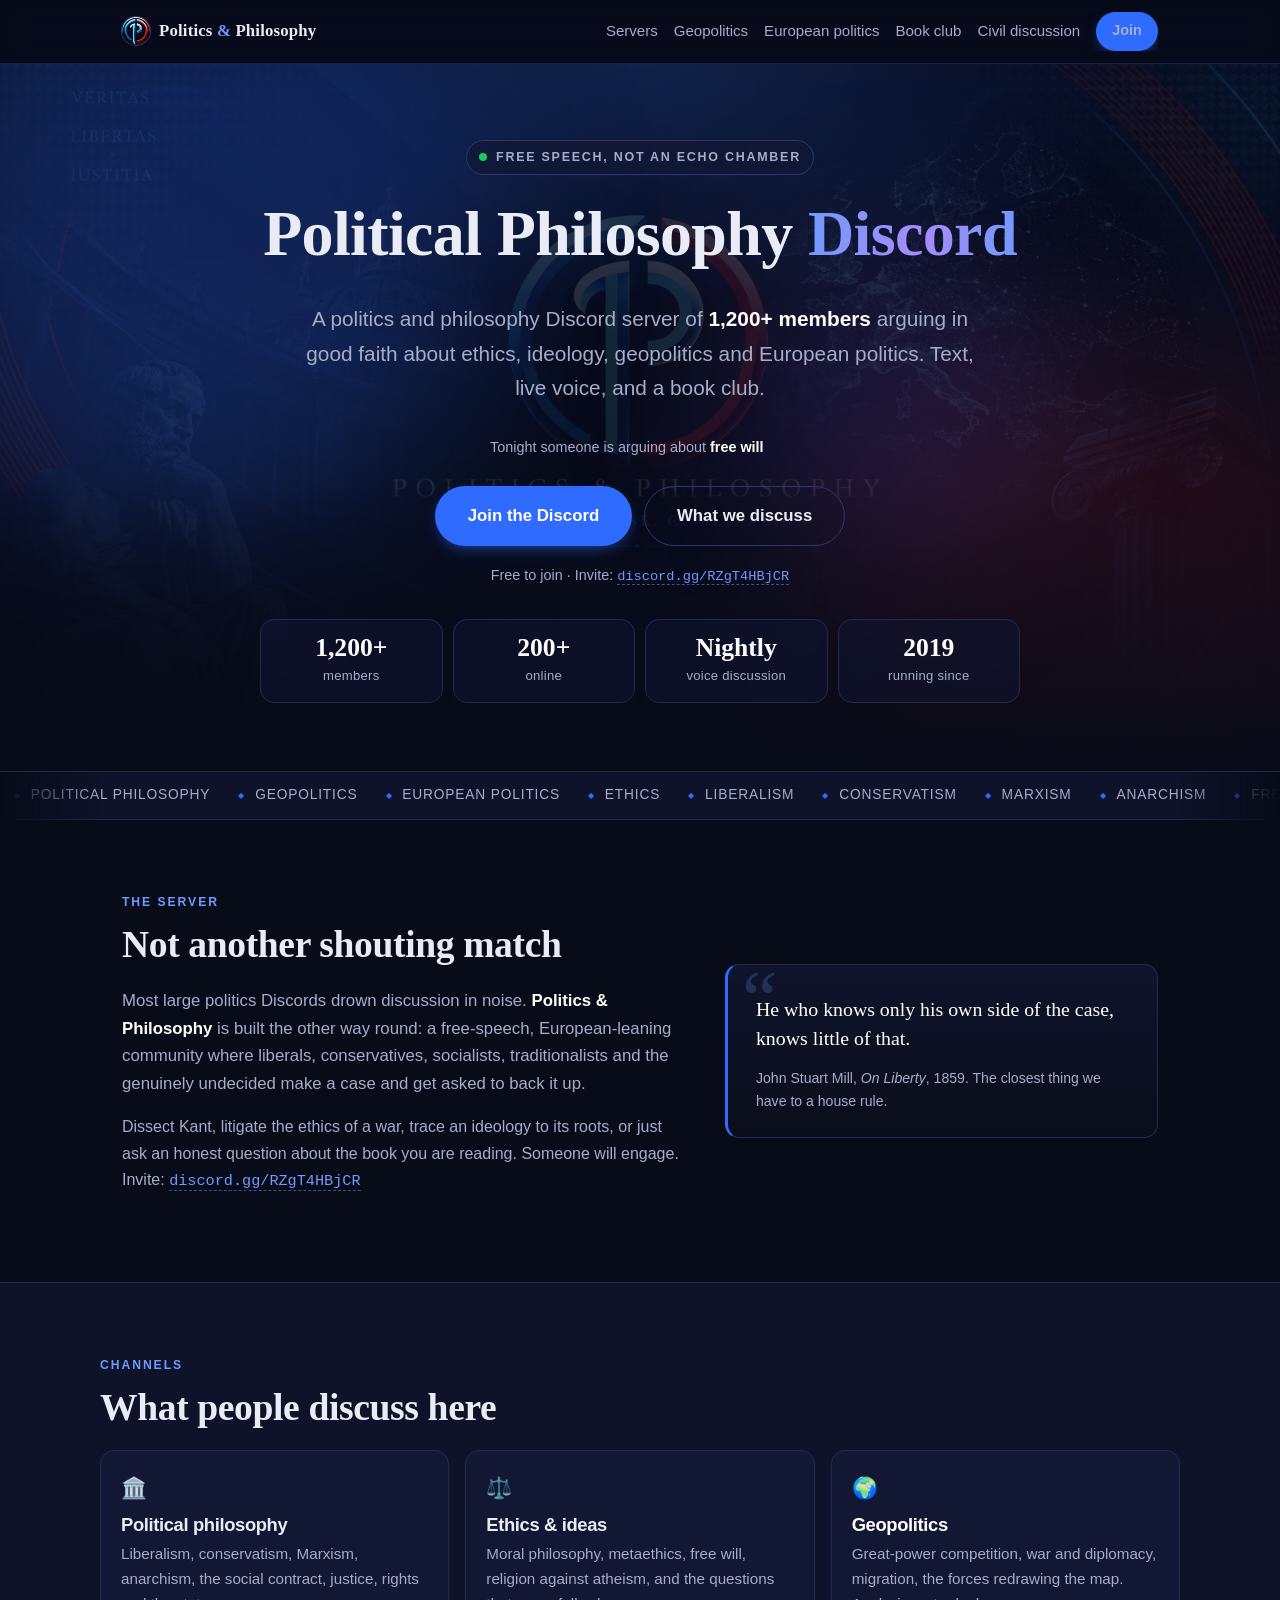
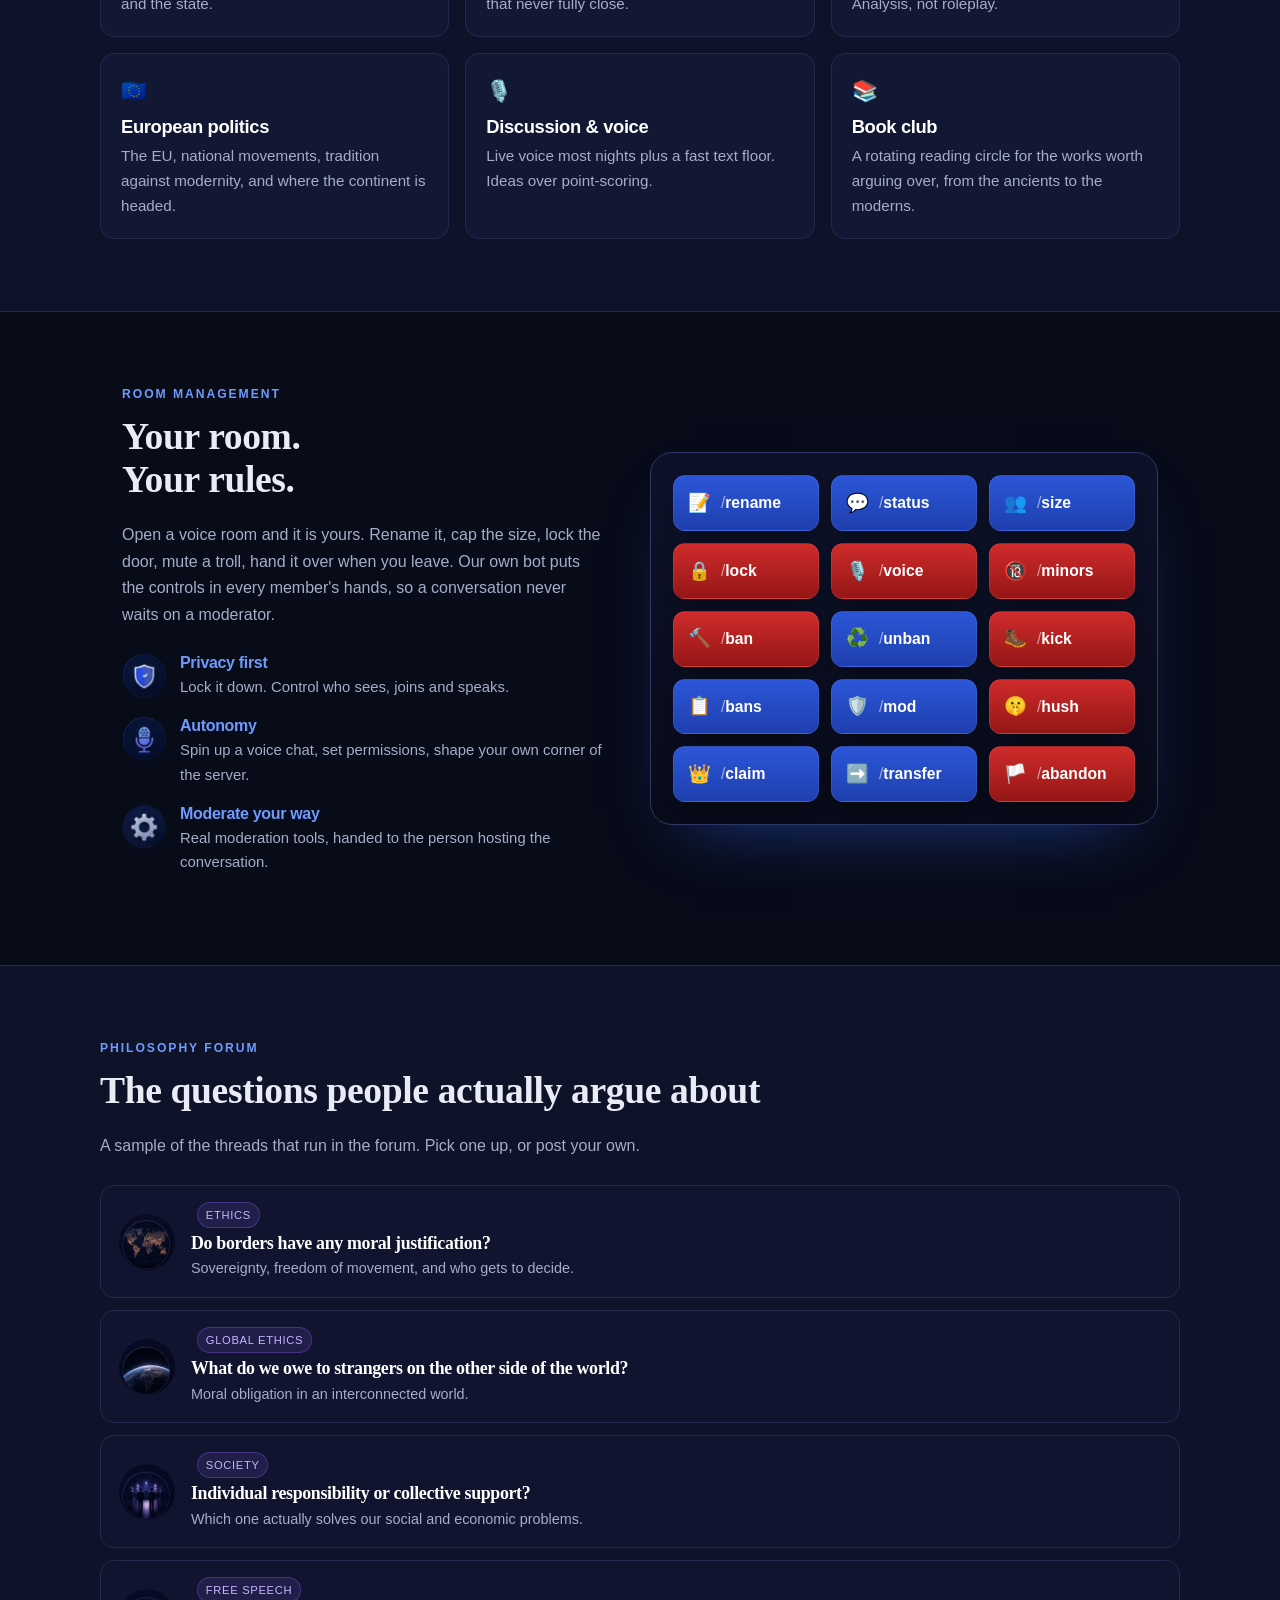
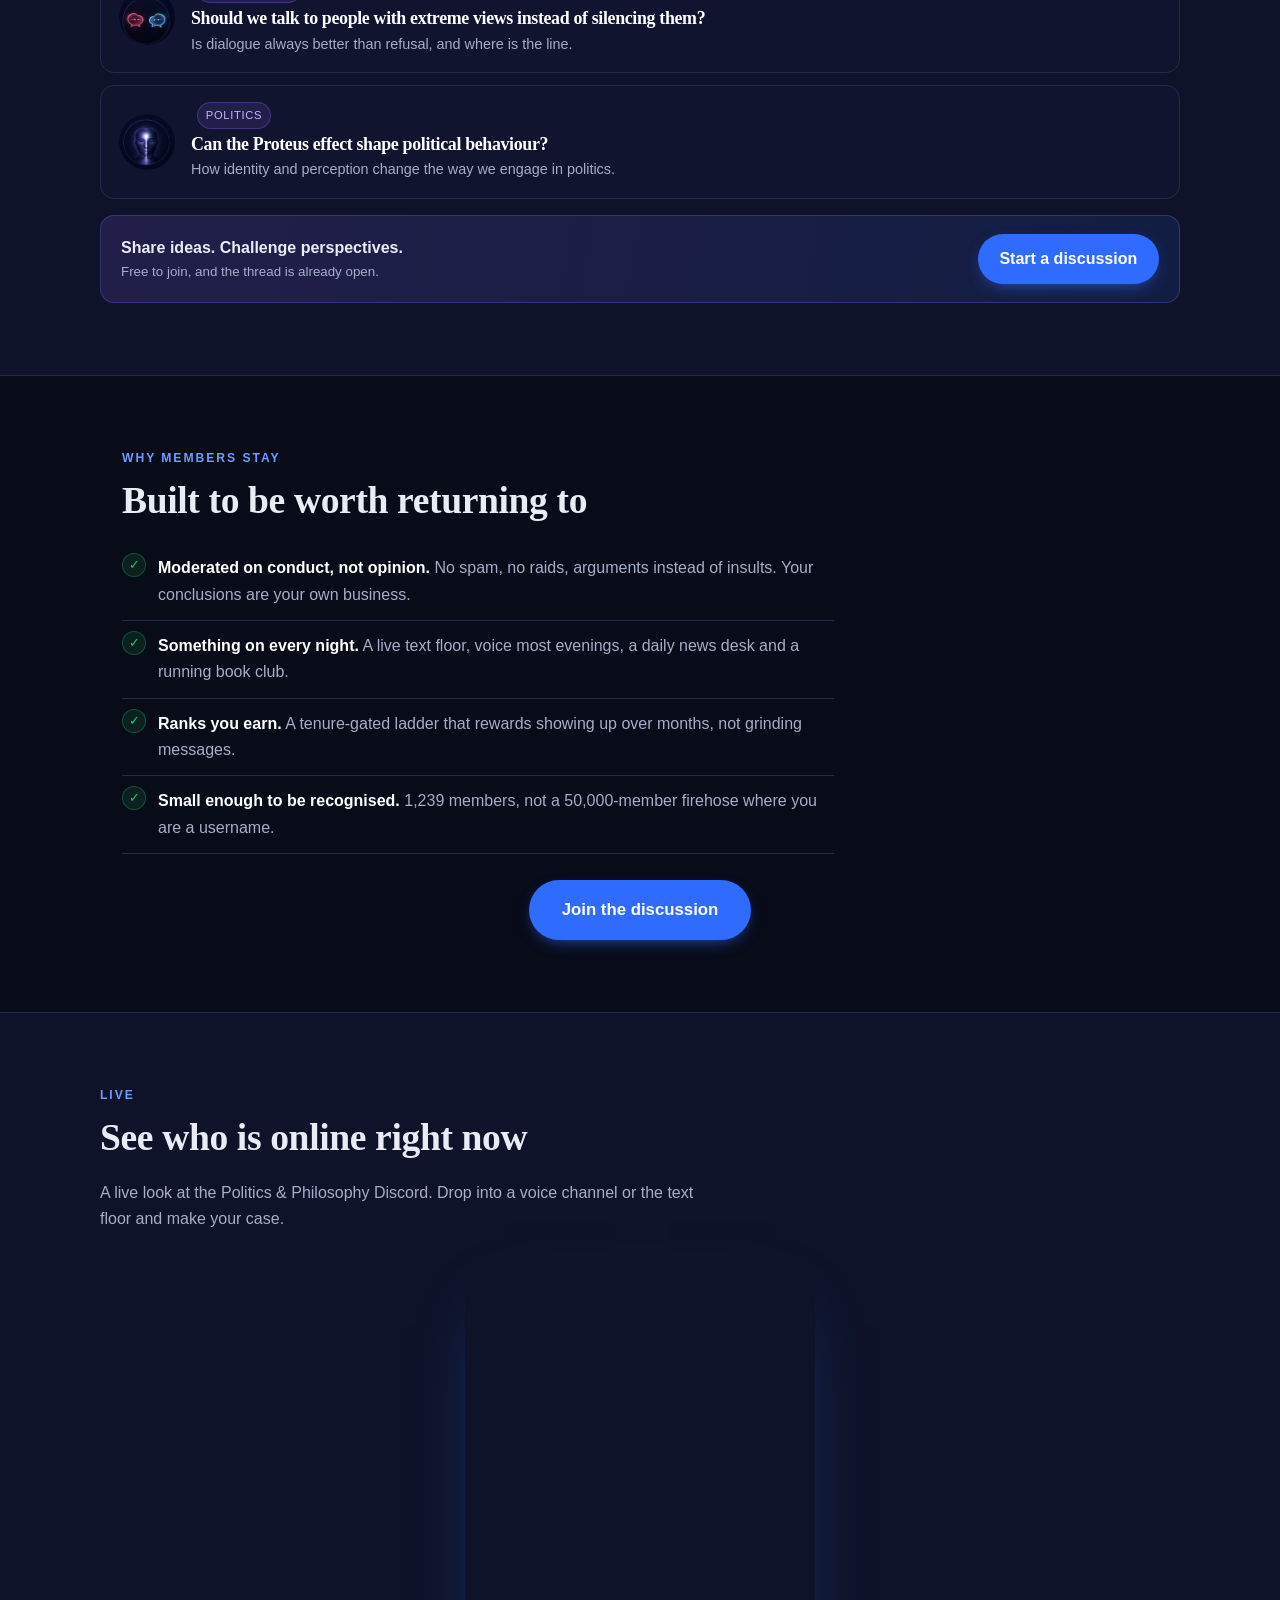
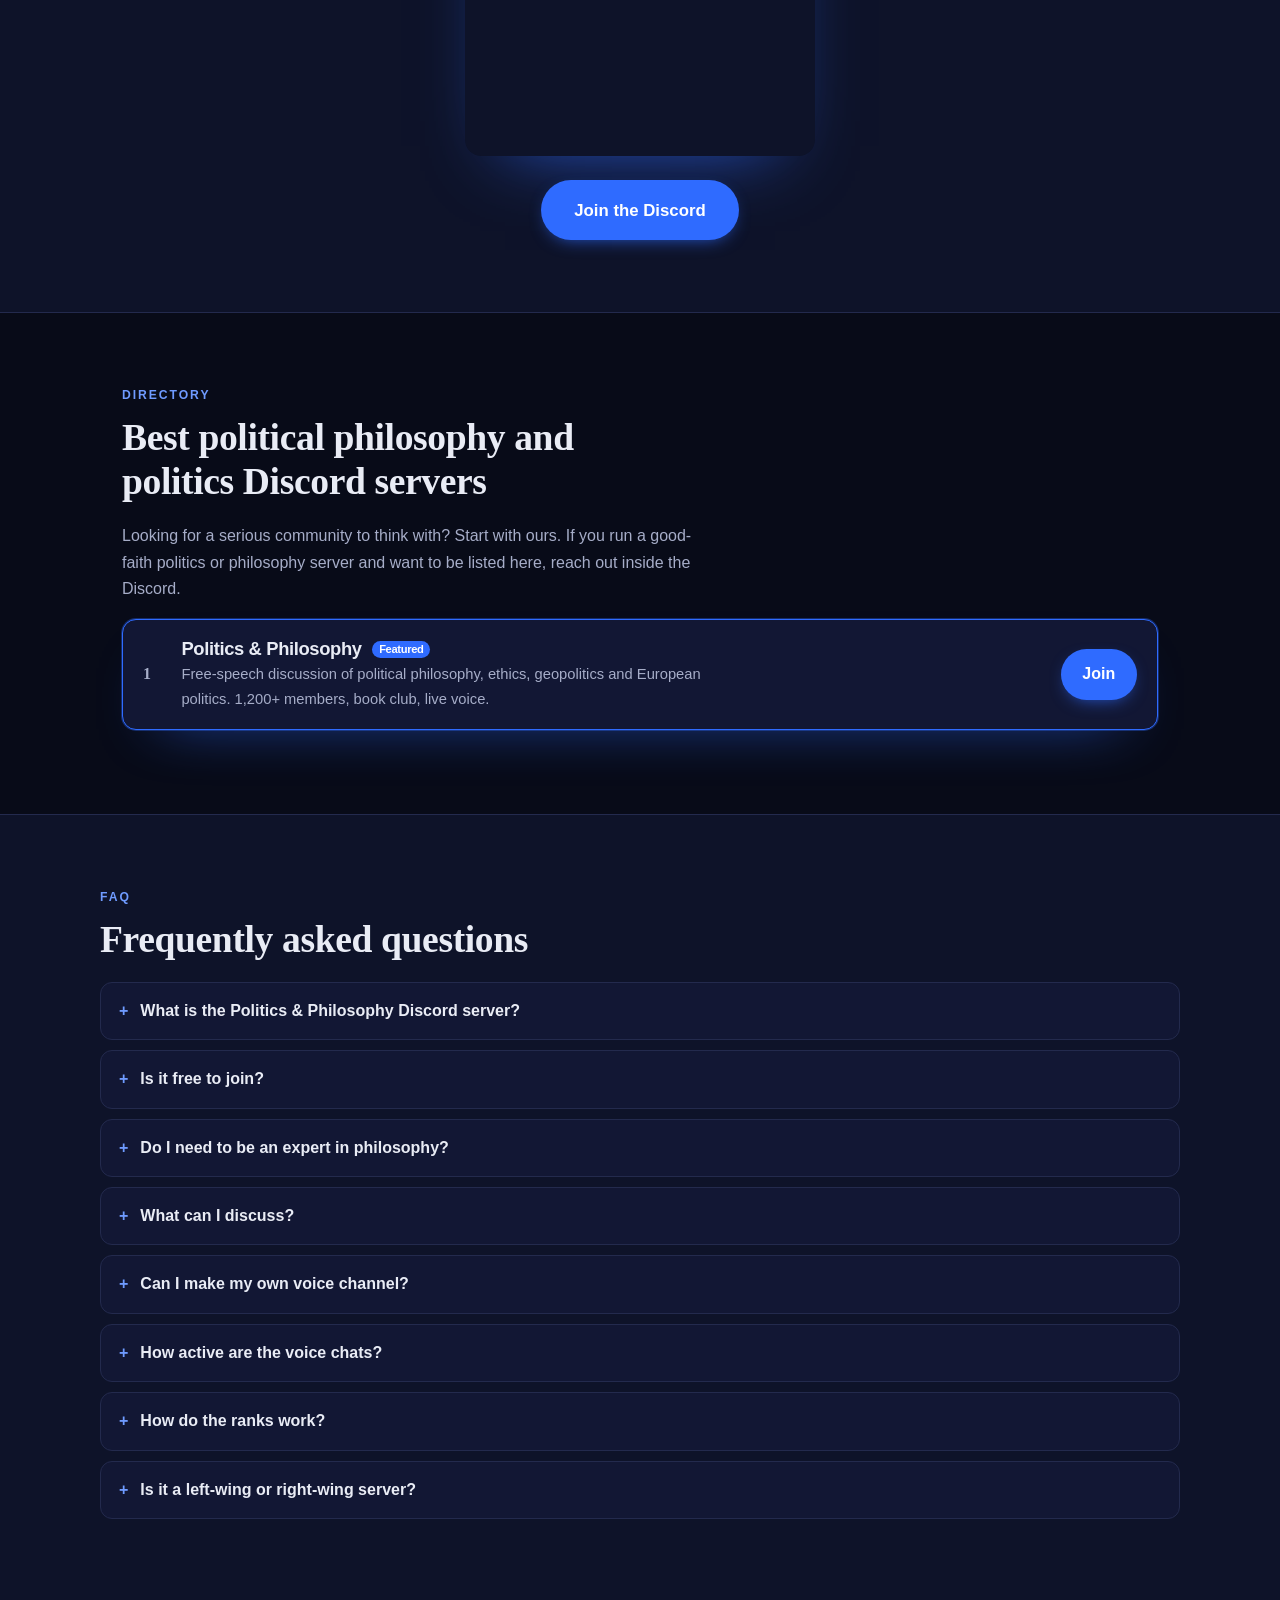
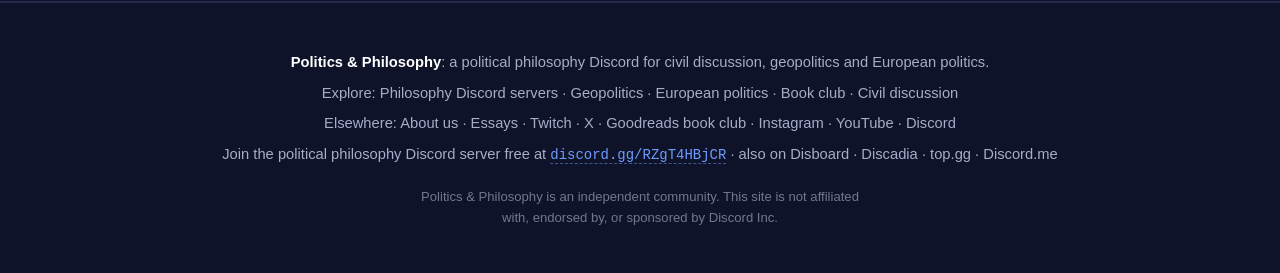
==== commit 657ead4b: "Move the Discord site to philosophydiscord.com Rehomes this site on its own domain and gives it a re" ====
--- a/index.html
+++ b/index.html
@@ -6,25 +6,25 @@
 <meta name="robots" content="index,follow,max-image-preview:large,max-snippet:-1,max-video-preview:-1">
 <meta name="theme-color" content="#080b18">
 
-<link rel="canonical" href="https://polisphilo.com/">
+<link rel="canonical" href="https://philosophydiscord.com/">
 
 <title>Political Philosophy Discord Server | Politics &amp; Philosophy</title>
-<meta name="description" content="The political philosophy Discord server for civil, good-faith debate on ethics, ideology, geopolitics and European politics. 1,100+ members, not an echo chamber.">
+<meta name="description" content="The political philosophy Discord server for civil, good-faith debate on ethics, ideology, geopolitics and European politics. 1,200+ members, not an echo chamber.">
 
 <meta property="og:type" content="website">
 <meta property="og:site_name" content="Politics &amp; Philosophy">
-<meta property="og:url" content="https://polisphilo.com/">
+<meta property="og:url" content="https://philosophydiscord.com/">
 <meta property="og:title" content="Political Philosophy Discord | Politics &amp; Philosophy">
-<meta property="og:description" content="Civil, good-faith discussion of political philosophy, ideology, geopolitics and European politics with 1,100+ members. Not an echo chamber. Book club, live voice.">
-<meta property="og:image" content="https://polisphilo.com/og.png">
+<meta property="og:description" content="Civil, good-faith discussion of political philosophy, ideology, geopolitics and European politics with 1,200+ members. Not an echo chamber. Book club, live voice.">
+<meta property="og:image" content="https://philosophydiscord.com/og.png">
 <meta property="og:image:width" content="1200">
 <meta property="og:image:height" content="630">
 <meta property="og:image:alt" content="Politics &amp; Philosophy: the political philosophy Discord.">
 <meta name="twitter:card" content="summary_large_image">
 <meta name="twitter:site" content="@polisphilo">
 <meta name="twitter:title" content="Political Philosophy Discord | Politics &amp; Philosophy">
-<meta name="twitter:description" content="Civil, good-faith discussion of political philosophy, ideology, geopolitics and European politics. 1,100+ members, not an echo chamber.">
-<meta name="twitter:image" content="https://polisphilo.com/og.png">
+<meta name="twitter:description" content="Civil, good-faith discussion of political philosophy, ideology, geopolitics and European politics. 1,200+ members, not an echo chamber.">
+<meta name="twitter:image" content="https://philosophydiscord.com/og.png">
 <meta name="twitter:image:alt" content="Politics &amp; Philosophy: the political philosophy Discord.">
 
 <link rel="preconnect" href="https://discord.com">
@@ -45,41 +45,45 @@
       "alternateName": "P&P",
       "url": "https://polisphilo.com/",
       "logo": "https://polisphilo.com/logo.png",
-      "image": "https://polisphilo.com/og.png",
-      "description": "A free-speech Discord community for political philosophy, geopolitics and European politics.",
+      "image": "https://philosophydiscord.com/og.png",
+      "foundingDate": "2019-03-08",
+      "description": "A free-speech European community for political philosophy, ethics, geopolitics and European politics, running on Discord since 2019.",
       "sameAs": [
+        "https://polisphilo.com/",
+        "https://politicsphilosophy.com/",
+        "https://philosophydiscord.com/",
         "https://discord.com/invite/politics-philosophy-553617191358955520",
+        "https://x.com/polisphilo",
+        "https://www.youtube.com/@polisphilo",
+        "https://www.twitch.tv/polisphilo",
+        "https://www.instagram.com/polisphilo",
+        "https://www.goodreads.com/group/show/7275049-politics-philosophy-book-club",
         "https://disboard.org/server/553617191358955520",
         "https://discadia.com/server/PoliticsPhilosophy",
         "https://top.gg/discord/servers/872885277177040896",
         "https://discord.me/european",
-        "https://discords.com/servers/553617191358955520",
-        "https://www.goodreads.com/group/show/7275049-politics-philosophy-book-club",
-        "https://x.com/polisphilo",
-        "https://www.instagram.com/polisphilo",
-        "https://www.youtube.com/@polisphilo",
-        "https://polisphilo.com/"
+        "https://discords.com/servers/553617191358955520"
       ],
-      "knowsAbout": ["Political philosophy", "Geopolitics", "European politics", "History of political thought", "Socratic method", "Political theory", "Ethics"]
+      "knowsAbout": [
+        "Political philosophy",
+        "Geopolitics",
+        "European politics",
+        "History of political thought",
+        "Socratic method",
+        "Political theory",
+        "Ethics"
+      ]
     },
     {
       "@type": "WebSite",
-      "name": "Politics & Philosophy Discord",
-      "url": "https://polisphilo.com/",
-      "publisher": {"@id": "https://polisphilo.com/#org"}
-    },
-    {
-      "@type": "FAQPage",
-      "mainEntity": [
-        {"@type":"Question","name":"What is the Politics & Philosophy Discord server?","acceptedAnswer":{"@type":"Answer","text":"A free-speech Discord community of 1,100+ members for political philosophy, ethics, ideology, geopolitics and European politics, across a fast text floor, live voice chats and a book club."}},
-        {"@type":"Question","name":"Is it free to join?","acceptedAnswer":{"@type":"Answer","text":"Yes, completely free. Click a join link, finish the short onboarding, and you are in."}},
-        {"@type":"Question","name":"Do I need to be an expert in philosophy?","acceptedAnswer":{"@type":"Answer","text":"No. Members range from curious newcomers to the very well read. Good faith matters more than credentials."}},
-        {"@type":"Question","name":"What can I discuss?","acceptedAnswer":{"@type":"Answer","text":"Political philosophy, ethics, ideology, Marxism, liberalism and conservatism, geopolitics, current events, European politics, history and religion."}},
-        {"@type":"Question","name":"Can I make my own voice channel?","acceptedAnswer":{"@type":"Answer","text":"Yes. Any member can open a voice room and run it: rename it, cap the size, lock it, mute, kick or ban, and hand it to someone else. Fifteen commands, no moderator required."}},
-        {"@type":"Question","name":"How active are the voice chats?","acceptedAnswer":{"@type":"Answer","text":"Voice runs most nights, on ethics, ideology and current events, and the conversation carries into text afterwards. The live count is on the widget above."}},
-        {"@type":"Question","name":"How do the ranks work?","acceptedAnswer":{"@type":"Answer","text":"You climb a tenure-gated ladder by showing up and contributing over time, not by grinding messages, so a rank reflects real participation."}},
-        {"@type":"Question","name":"Is it a left-wing or right-wing server?","acceptedAnswer":{"@type":"Answer","text":"Neither by rule. It leans free-speech and European and hosts the full spectrum. The point is to think a position through in good faith, not to enforce one."}}
-      ]
+      "@id": "https://philosophydiscord.com/#website",
+      "name": "Philosophy Discord",
+      "alternateName": "Politics & Philosophy Discord",
+      "url": "https://philosophydiscord.com/",
+      "inLanguage": "en",
+      "publisher": {
+        "@id": "https://polisphilo.com/#org"
+      }
     }
   ]
 }
@@ -90,7 +94,7 @@
 <nav class="topbar">
   <div class="topbar-in">
     <a class="brand" href="/"><img src="/mark.png" alt="" width="28" height="28"> <span>Politics <em>&amp;</em> Philosophy</span></a>
-    <div class="site-links">
+    <div class="site-links"><a href="/philosophy-discord-servers/">Servers</a>
       <a href="/geopolitics-discord/">Geopolitics</a>
       <a href="/european-politics-discord/">European politics</a>
       <a href="/book-club/">Book club</a>
@@ -106,7 +110,7 @@
   <div class="hero-inner">
     <p class="eyebrow"><span class="dot"></span> Free speech, not an echo chamber</p>
     <h1>Political Philosophy <span class="grad">Discord</span></h1>
-    <p class="lede">A politics and philosophy Discord server of <strong>1,100+ members</strong> arguing in
+    <p class="lede">A politics and philosophy Discord server of <strong>1,200+ members</strong> arguing in
       good faith about ethics, ideology, geopolitics and European politics. Text, live voice, and a book club.</p>
     <p class="microcopy" style="margin-top:0">Tonight someone is arguing about
       <span class="rot"><span>borders</span><span>free will</span><span>the EU</span><span>Marx</span><span>just war</span><span>free speech</span></span>
@@ -118,8 +122,8 @@
     <p class="microcopy">Free to join · Invite: <a class="invite" href="https://discord.gg/RZgT4HBjCR" rel="noopener">discord.gg/RZgT4HBjCR</a></p>
 
     <div class="stats" data-stagger>
-      <div class="stat" data-reveal><b data-count="1100" data-suffix="+">1,100+</b><span>members</span></div>
-      <div class="stat" data-reveal><b data-count="90" data-suffix="+">90+</b><span>online most nights</span></div>
+      <div class="stat" data-reveal><b data-count="1200" data-suffix="+">1,200+</b><span>members</span></div>
+      <div class="stat" data-reveal><b data-count="200" data-suffix="+">200+</b><span>online</span></div>
       <div class="stat" data-reveal><b>Nightly</b><span>voice discussion</span></div>
       <div class="stat" data-reveal><b>2019</b><span>running since</span></div>
     </div>
@@ -237,7 +241,7 @@
       <li data-reveal><strong>Moderated on conduct, not opinion.</strong> No spam, no raids, arguments instead of insults. Your conclusions are your own business.</li>
       <li data-reveal><strong>Something on every night.</strong> A live text floor, voice most evenings, a daily news desk and a running book club.</li>
       <li data-reveal><strong>Ranks you earn.</strong> A tenure-gated ladder that rewards showing up over months, not grinding messages.</li>
-      <li data-reveal><strong>Small enough to be recognised.</strong> 1,100 members, not a 50,000-member firehose where you are a username.</li>
+      <li data-reveal><strong>Small enough to be recognised.</strong> 1,239 members, not a 50,000-member firehose where you are a username.</li>
     </ul>
     <div class="cta-row" data-reveal><a class="btn btn-lg" href="https://discord.gg/RZgT4HBjCR" rel="noopener">Join the discussion</a></div>
   </section>
@@ -259,7 +263,7 @@
     <ol class="servers" data-reveal>
       <li class="server featured">
         <div><h3>Politics &amp; Philosophy <span class="tag">Featured</span></h3>
-          <p>Free-speech discussion of political philosophy, ethics, geopolitics and European politics. 1,100+ members, book club, live voice.</p></div>
+          <p>Free-speech discussion of political philosophy, ethics, geopolitics and European politics. 1,200+ members, book club, live voice.</p></div>
         <a class="btn" href="https://discord.gg/RZgT4HBjCR" rel="noopener">Join</a>
       </li>
     </ol>
@@ -268,7 +272,7 @@
   <section class="band alt" id="faq">
     <div data-reveal><span class="kicker">FAQ</span><h2>Frequently asked questions</h2></div>
     <div data-stagger>
-      <details data-reveal><summary>What is the Politics &amp; Philosophy Discord server?</summary><p>A free-speech Discord community of 1,100+ members for political philosophy, ethics, ideology, geopolitics and European politics, across a fast text floor, live voice chats and a book club.</p></details>
+      <details data-reveal><summary>What is the Politics &amp; Philosophy Discord server?</summary><p>A free-speech Discord community of 1,200+ members for political philosophy, ethics, ideology, geopolitics and European politics, across a fast text floor, live voice chats and a book club.</p></details>
       <details data-reveal><summary>Is it free to join?</summary><p>Yes, completely free. Click a join link, finish the short onboarding, and you are in.</p></details>
       <details data-reveal><summary>Do I need to be an expert in philosophy?</summary><p>No. Members range from curious newcomers to the very well read. Good faith matters more than credentials.</p></details>
       <details data-reveal><summary>What can I discuss?</summary><p>Political philosophy, ethics, ideology, Marxism, liberalism and conservatism, geopolitics, current events, European politics, history and religion.</p></details>
@@ -282,17 +286,19 @@
 
 <footer class="foot">
   <p><strong>Politics &amp; Philosophy</strong>: a political philosophy Discord for civil discussion, geopolitics and European politics.</p>
-  <p>Explore: <a href="/geopolitics-discord/">Geopolitics</a> ·
+  <p>Explore: <a href="/philosophy-discord-servers/">Philosophy Discord servers</a> ·
+     <a href="/geopolitics-discord/">Geopolitics</a> ·
      <a href="/european-politics-discord/">European politics</a> ·
      <a href="/book-club/">Book club</a> ·
      <a href="/civil-discussion/">Civil discussion</a></p>
-  <p>Elsewhere: <a href="https://x.com/polisphilo" rel="noopener">X</a> · <a href="https://www.goodreads.com/group/show/7275049-politics-philosophy-book-club" rel="noopener">Goodreads book club</a> · <a href="https://www.instagram.com/polisphilo" rel="noopener">Instagram</a> · <a href="https://www.youtube.com/@polisphilo" rel="noopener">YouTube</a> · <a href="https://discord.gg/RZgT4HBjCR" rel="noopener">Discord</a></p>
+  <p>Elsewhere: <a href="https://polisphilo.com/" rel="noopener">About us</a> · <a href="https://politicsphilosophy.com/" rel="noopener">Essays</a> · <a href="https://www.twitch.tv/polisphilo" rel="noopener">Twitch</a> · <a href="https://x.com/polisphilo" rel="noopener">X</a> · <a href="https://www.goodreads.com/group/show/7275049-politics-philosophy-book-club" rel="noopener">Goodreads book club</a> · <a href="https://www.instagram.com/polisphilo" rel="noopener">Instagram</a> · <a href="https://www.youtube.com/@polisphilo" rel="noopener">YouTube</a> · <a href="https://discord.gg/RZgT4HBjCR" rel="noopener">Discord</a></p>
   <p>Join the political philosophy Discord server free at
      <a class="invite" href="https://discord.gg/RZgT4HBjCR" rel="noopener">discord.gg/RZgT4HBjCR</a> ·
      also on <a href="https://disboard.org/server/553617191358955520" rel="noopener">Disboard</a> ·
      <a href="https://discadia.com/server/PoliticsPhilosophy" rel="noopener">Discadia</a> ·
      <a href="https://top.gg/discord/servers/872885277177040896" rel="noopener">top.gg</a> ·
      <a href="https://discord.me/european" rel="noopener">Discord.me</a></p>
+  <p class="disclaimer">Politics &amp; Philosophy is an independent community. This site is not affiliated with, endorsed by, or sponsored by Discord Inc.</p>
 </footer>
 
 </body>
--- a/style.css
+++ b/style.css
@@ -120,7 +120,8 @@
 /* rotating topic */
 .rot{display:inline-grid; vertical-align:bottom; text-align:left}
 .rot span{grid-area:1/1; color:#fff; font-weight:600; opacity:0; transform:translateY(.45em); transition:opacity .4s, transform .4s}
-.rot span:first-child,.rot span.on{opacity:1; transform:none}
+/* until the script takes over (no JS, or reduced motion) the first word stands in as static text */
+.rot:not(.live) span:first-child,.rot span.on{opacity:1; transform:none}
 .rot span.out{opacity:0; transform:translateY(-.45em)}
 
 /* stats */
@@ -318,3 +319,18 @@
   .js [data-reveal]{opacity:1; transform:none}
   .ticker-track{animation:none}
 }
+
+/* ---------- verified server guide ---------- */
+.srv-list{counter-reset:s}
+.srv-list .server{align-items:flex-start}
+.srv-list .server > div{flex:1 1 0; min-width:0}
+.srv-list .server::before{margin-top:2px}
+.srv-meta{margin:0 0 .6em !important; font-size:.88rem !important; color:var(--muted) !important}
+.srv-meta b{color:#fff; font-variant-numeric:tabular-nums}
+.tag.warn{background:var(--red)}
+.article code{
+  font-family:ui-monospace,SFMono-Regular,Menlo,monospace; font-size:.86em;
+  background:rgba(18,23,52,.9); border:1px solid var(--line); border-radius:5px; padding:.1em .4em; color:var(--ink);
+  overflow-wrap:anywhere;
+}
+.foot .disclaimer{margin-top:1.4em; font-size:.82rem; opacity:.65; max-width:64ch; margin-inline:auto}
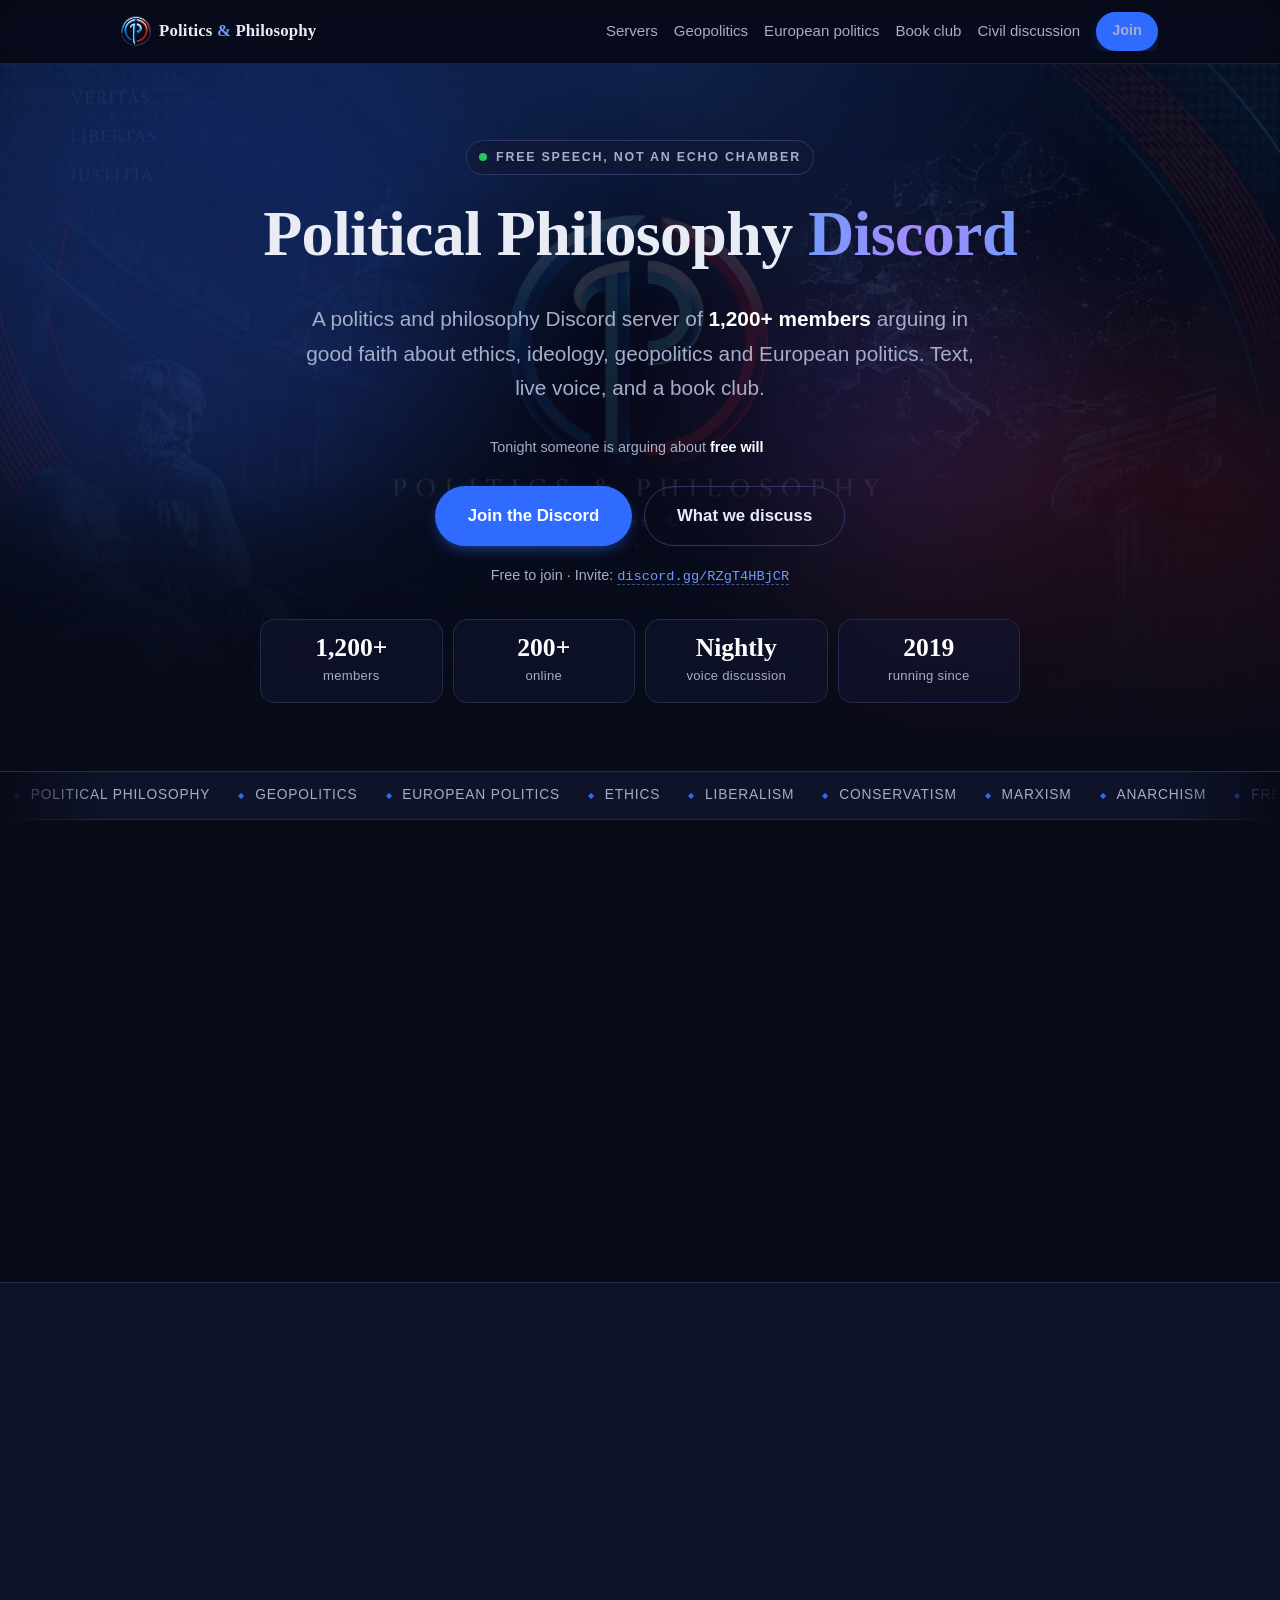
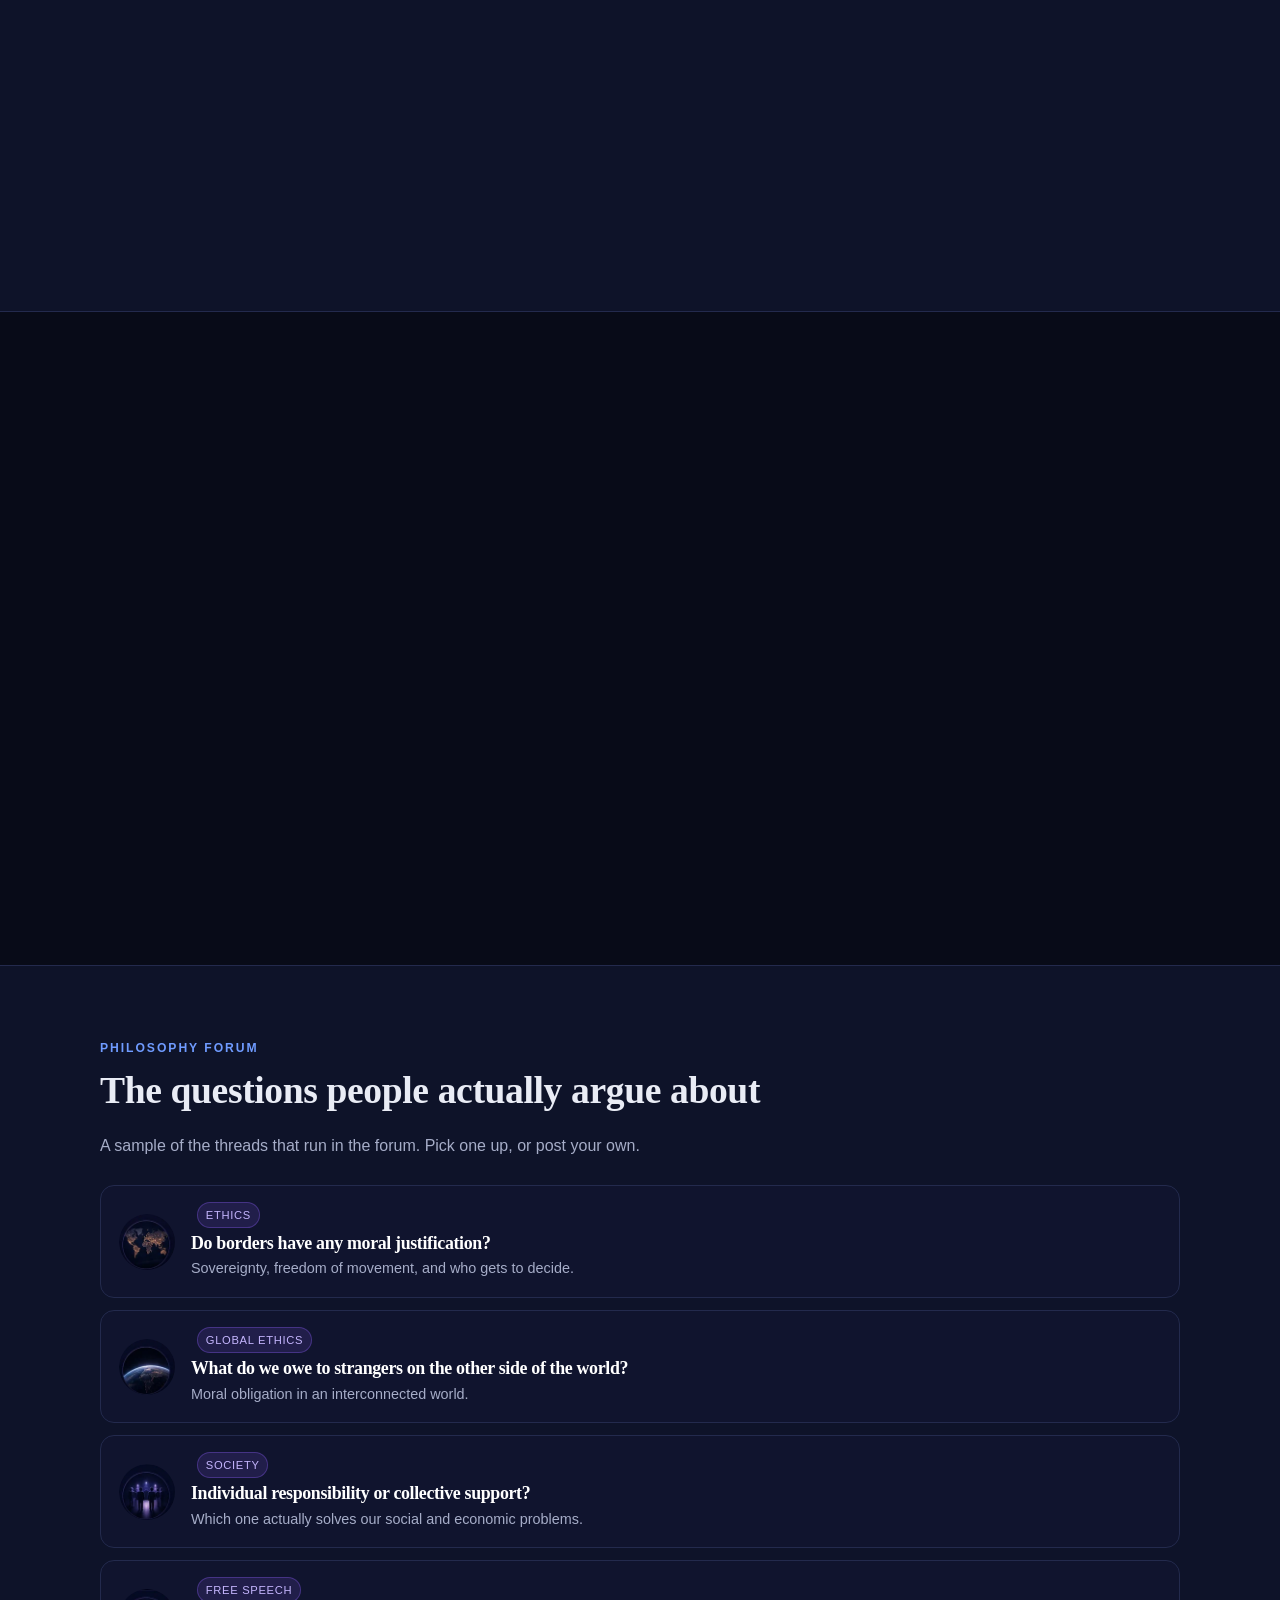
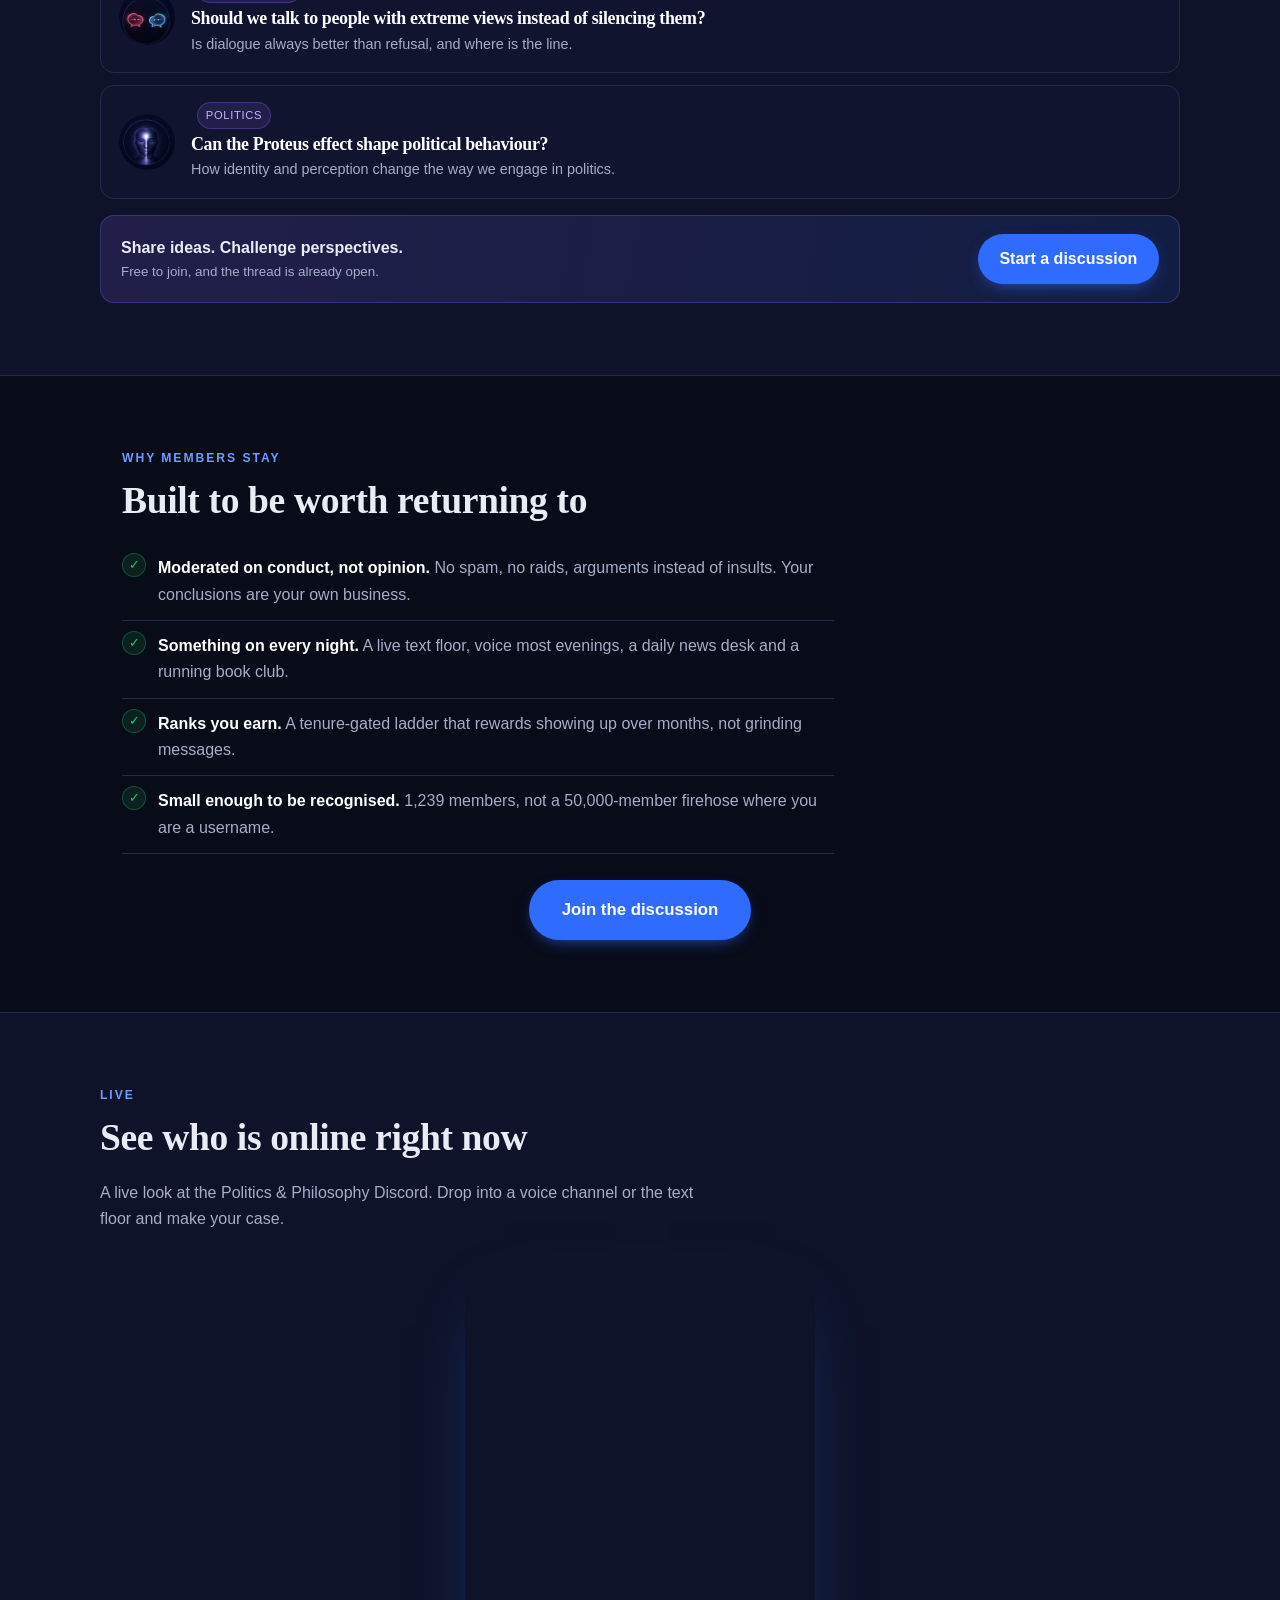
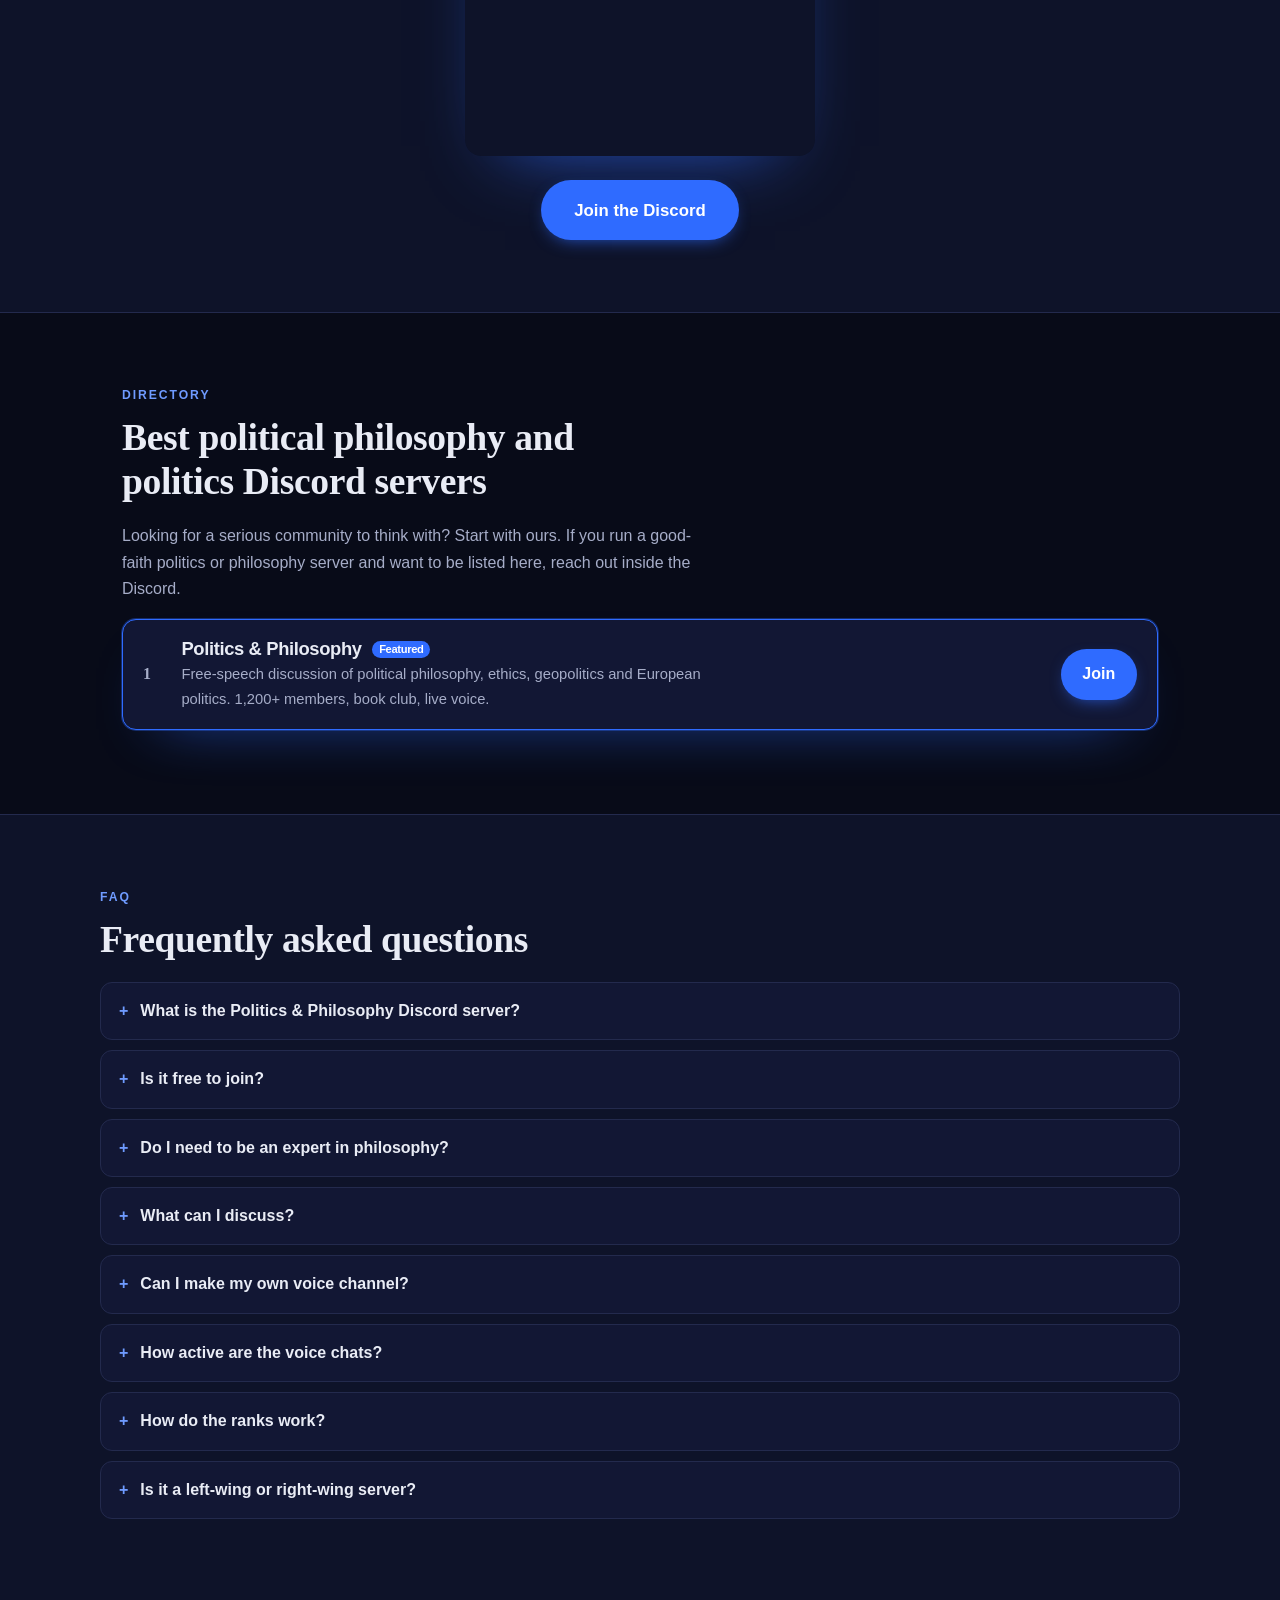
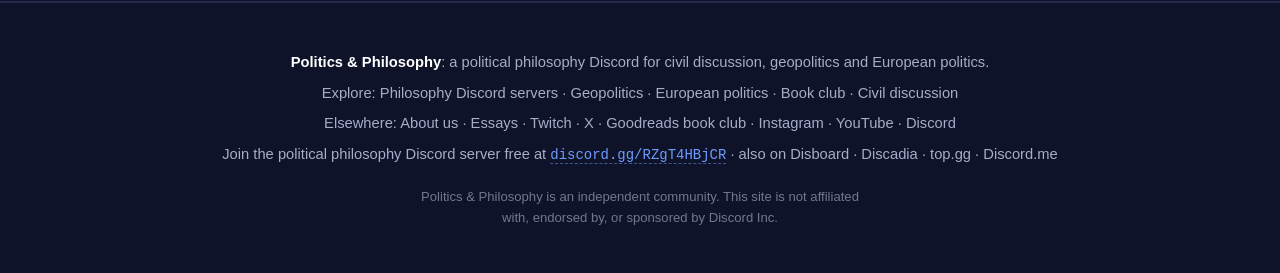
==== commit cd1b16bf: "Proper favicon set so Google shows the mark, not a globe The old favicon was 64x64. Google requires " ====
--- a/index.html
+++ b/index.html
@@ -29,7 +29,10 @@
 
 <link rel="preconnect" href="https://discord.com">
 <link rel="preload" as="image" href="/hero-bg.jpg" fetchpriority="high">
-<link rel="icon" href="/favicon.png" type="image/png">
+<link rel="icon" href="/favicon.ico" sizes="32x32">
+<link rel="icon" href="/favicon-192.png" type="image/png" sizes="192x192">
+<link rel="apple-touch-icon" href="/apple-touch-icon.png">
+<link rel="manifest" href="/site.webmanifest">
 <link rel="stylesheet" href="style.css">
 <script>document.documentElement.className += ' js';</script>
 <script src="/app.js" defer></script>
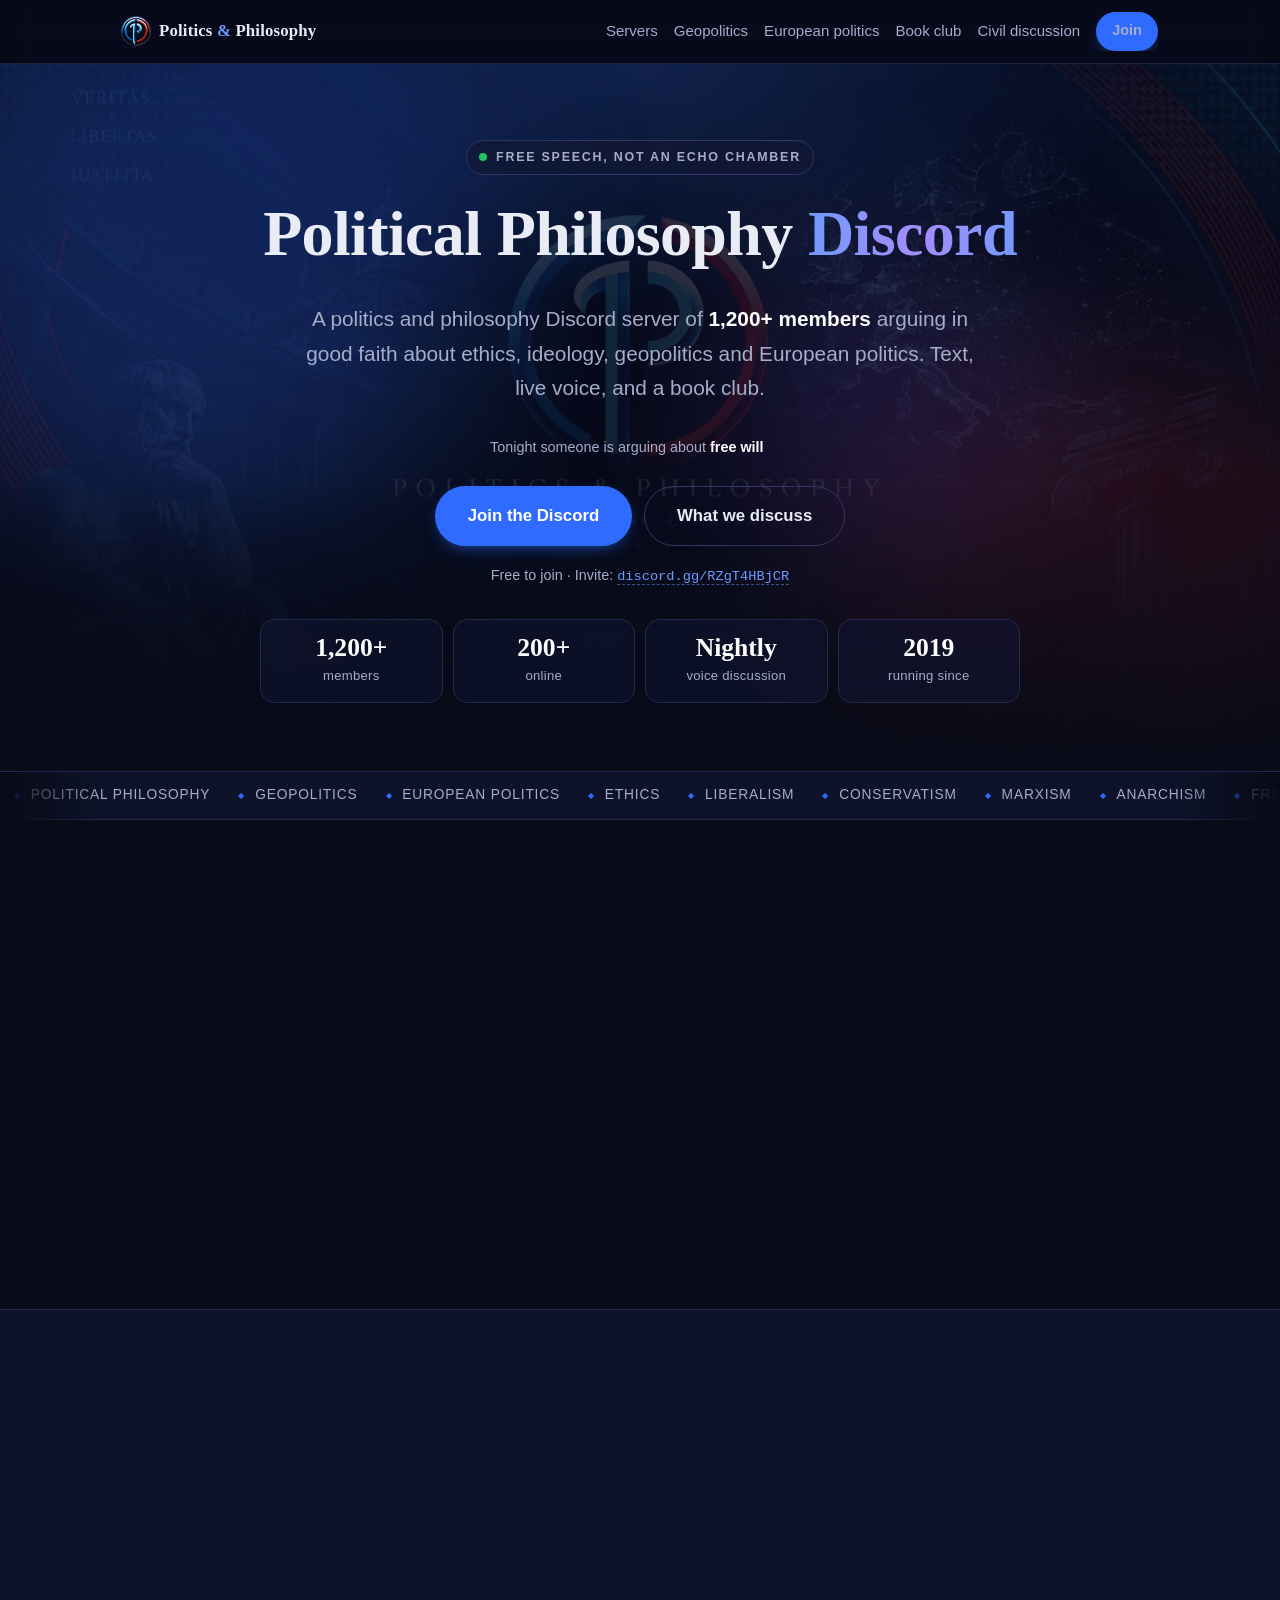
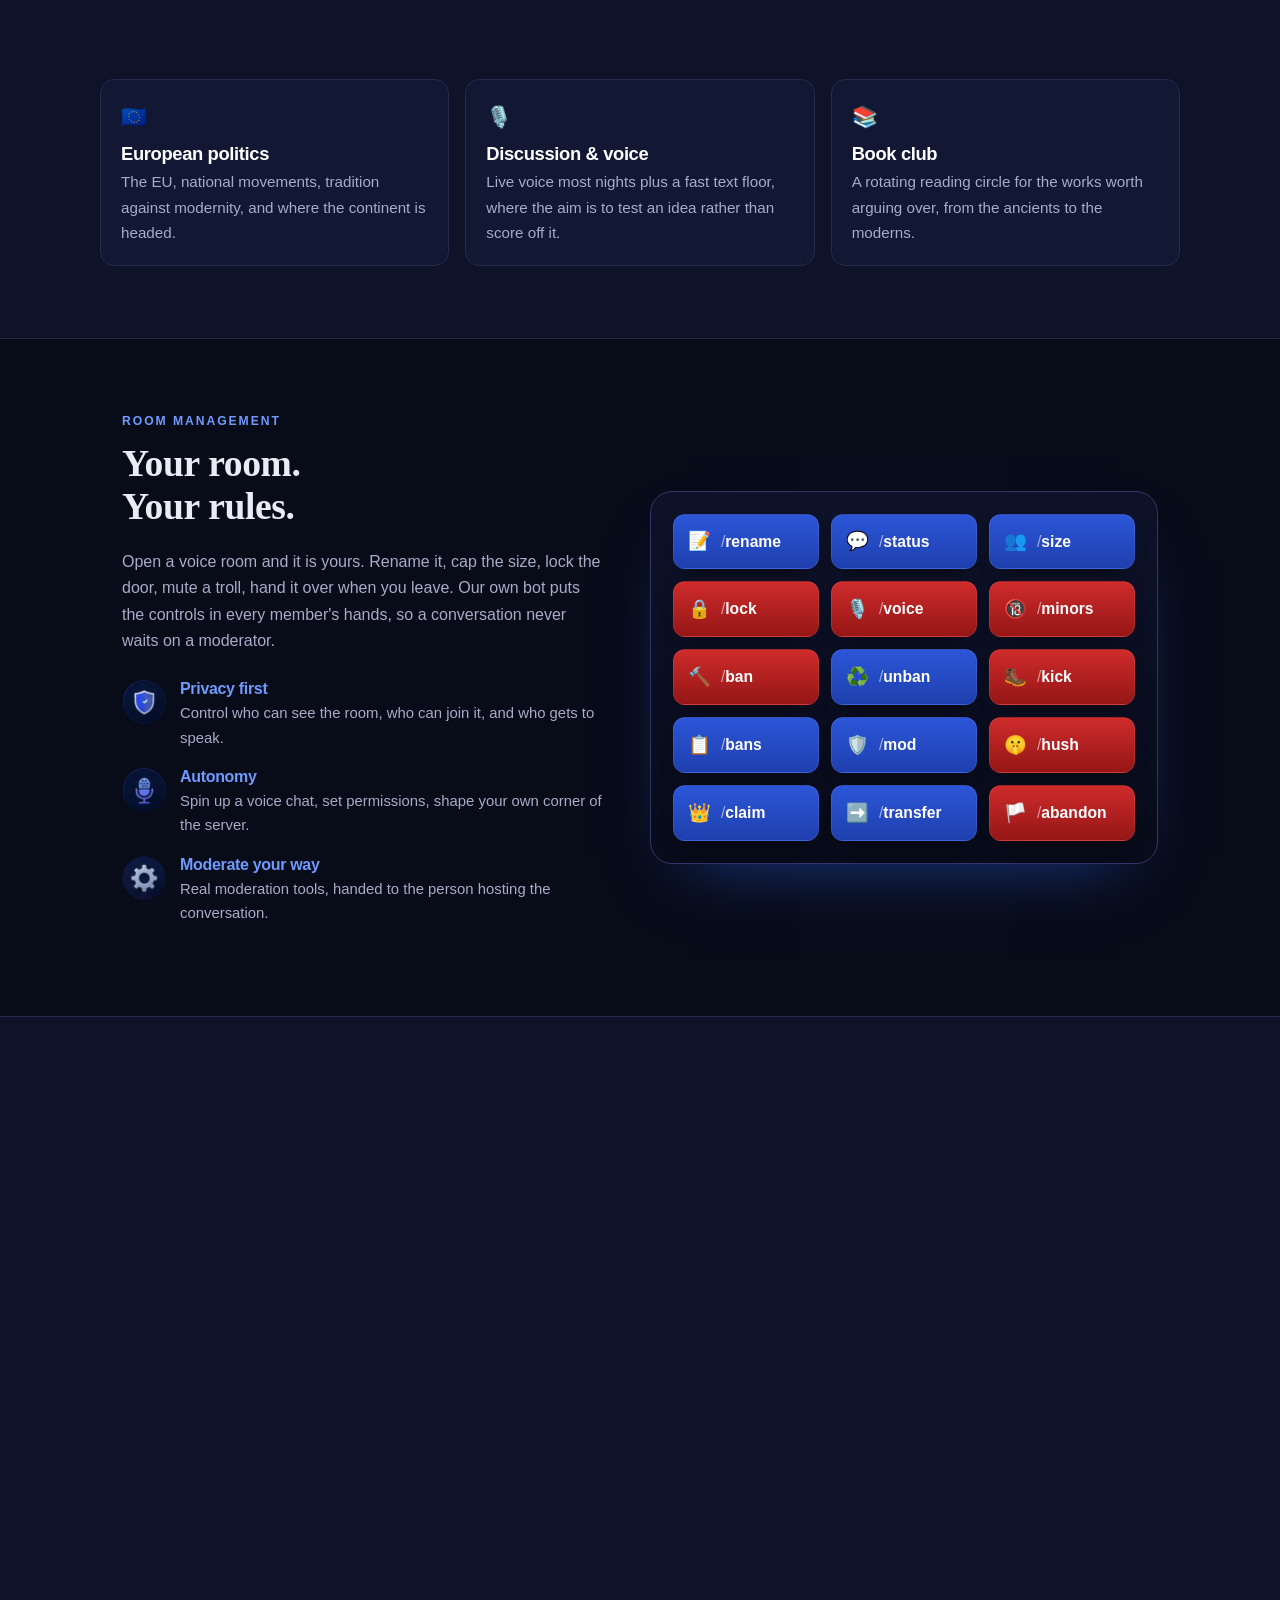
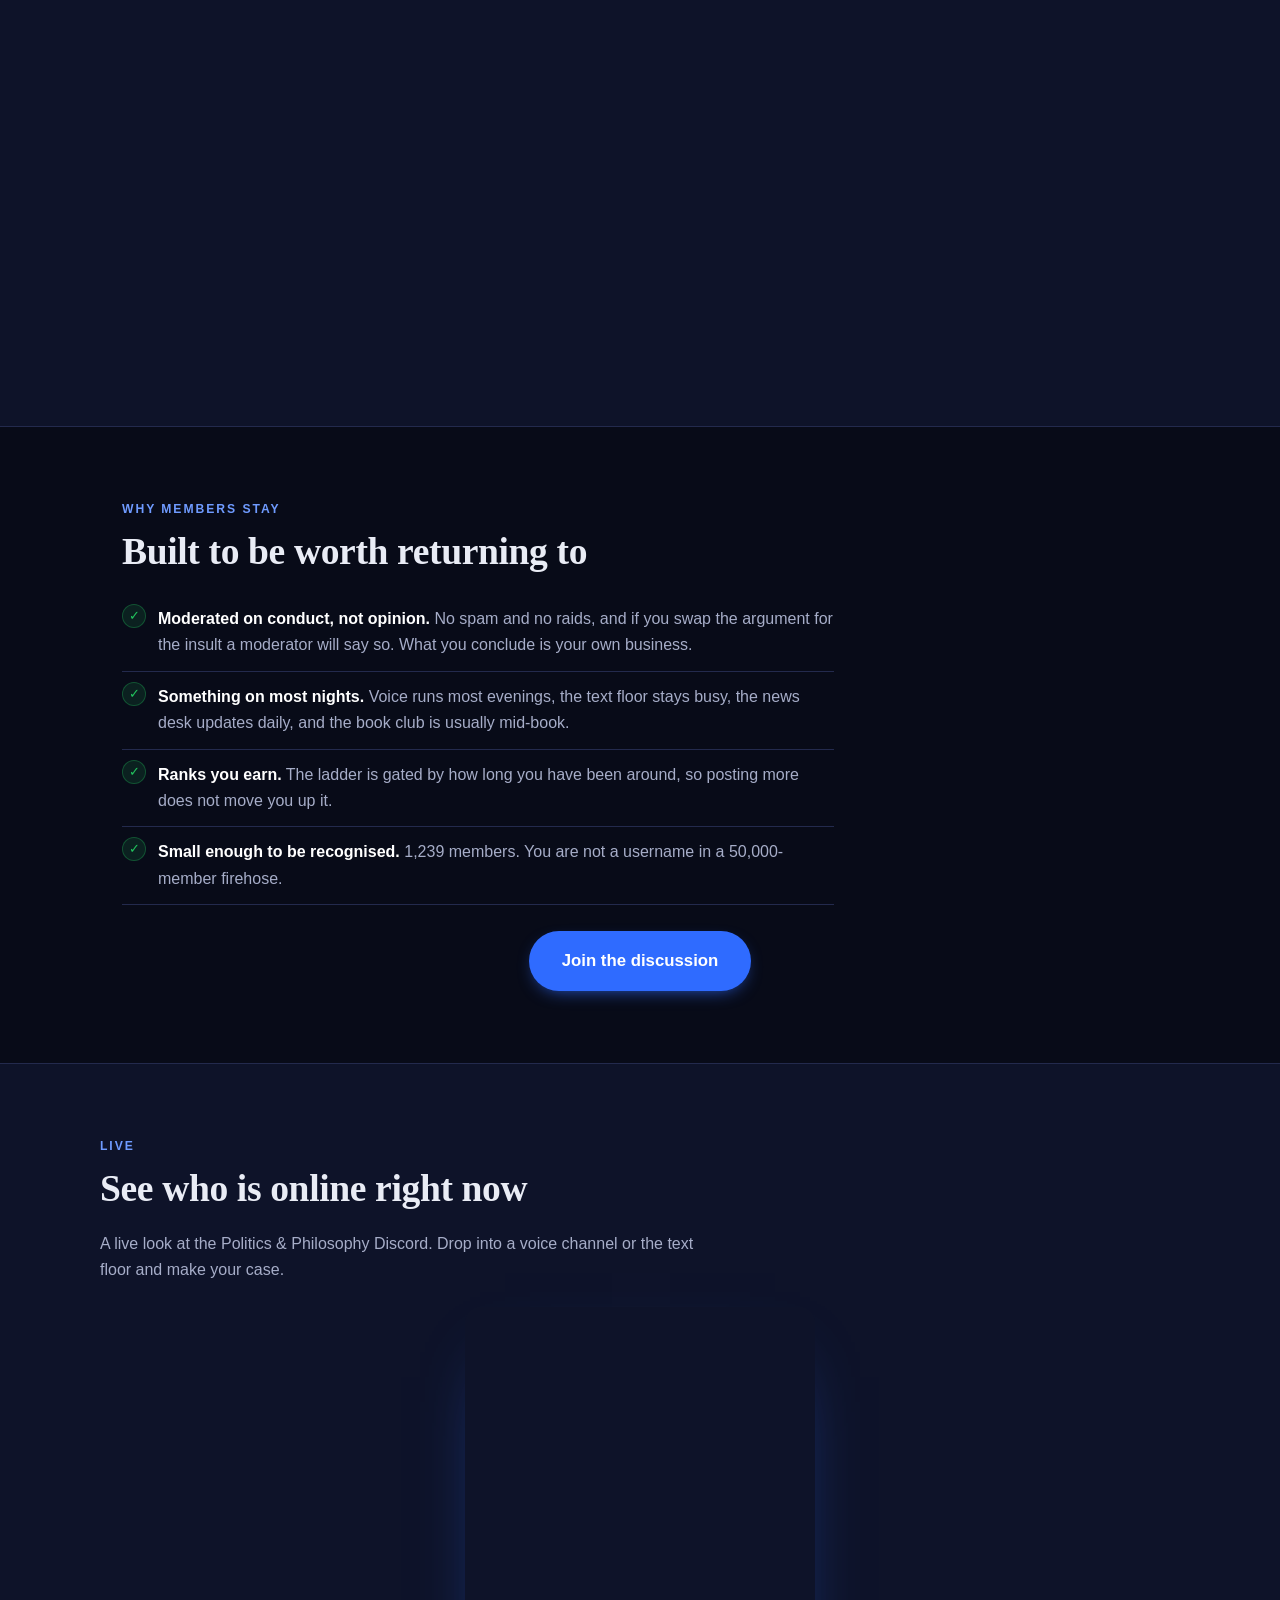
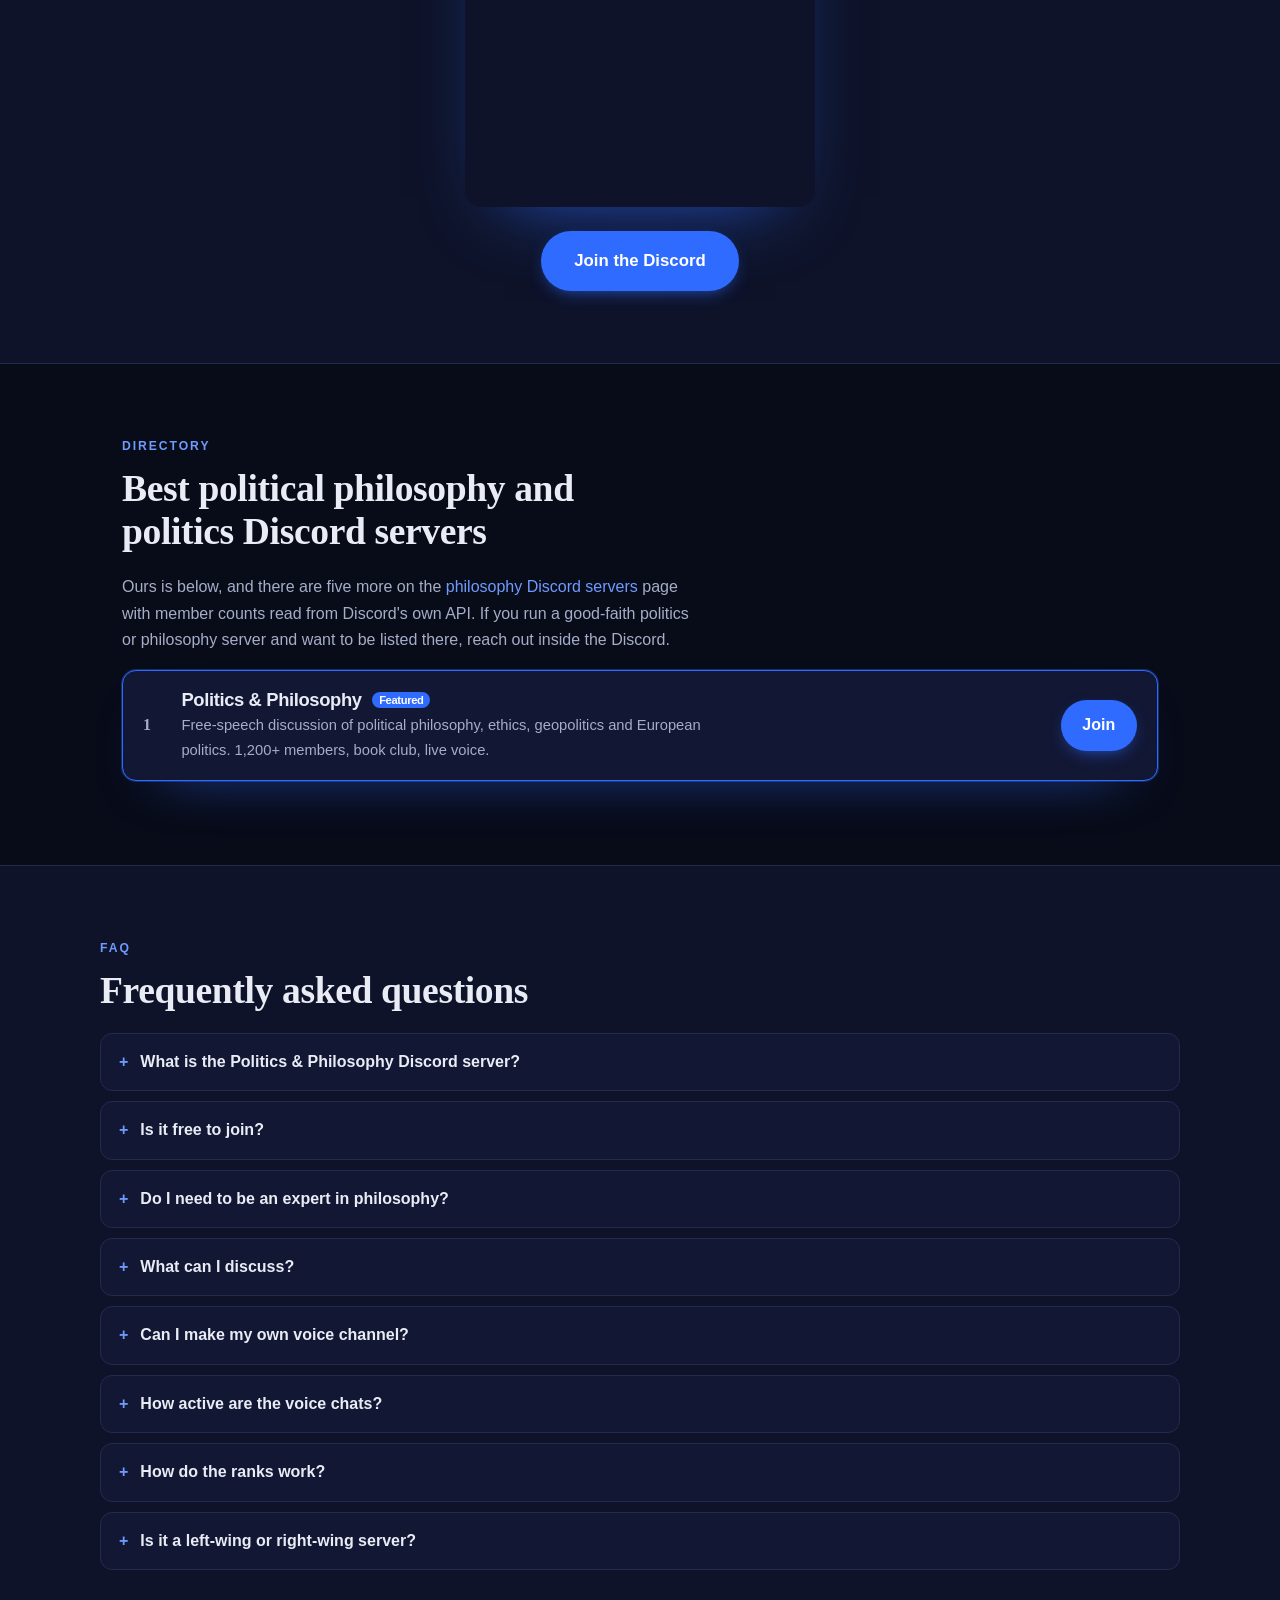
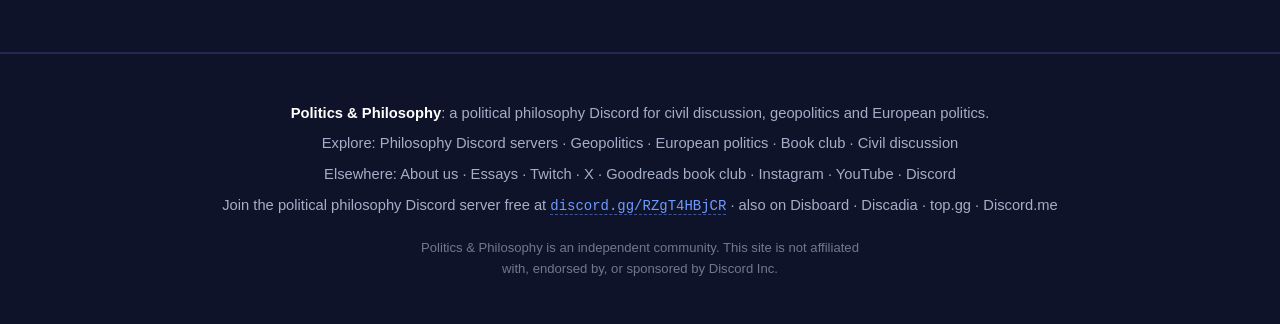
==== commit 9d205784: "Humanize copy, fix member counts, cut cross-page repetition Correct three inconsistent figures: the " ====
--- a/index.html
+++ b/index.html
@@ -153,8 +153,9 @@
         <p class="lead-sm">Most large politics Discords drown discussion in noise. <strong>Politics &amp; Philosophy</strong>
           is built the other way round: a free-speech, European-leaning community where liberals, conservatives,
           socialists, traditionalists and the genuinely undecided make a case and get asked to back it up.</p>
-        <p>Dissect Kant, litigate the ethics of a war, trace an ideology to its roots, or just ask an honest question
-          about the book you are reading. Someone will engage. Invite:
+        <p>Argue about Kant. Argue about whether a particular war was just, or where an ideology actually came
+          from. Or ask a plain question about the book you are stuck on, which is how a good half of these
+          conversations start. Invite:
           <a class="invite" href="https://discord.gg/RZgT4HBjCR" rel="noopener">discord.gg/RZgT4HBjCR</a></p>
       </div>
       <figure class="quote" data-reveal>
@@ -171,7 +172,7 @@
       <div class="card" data-reveal><span class="ic">⚖️</span><h3>Ethics &amp; ideas</h3><p>Moral philosophy, metaethics, free will, religion against atheism, and the questions that never fully close.</p></div>
       <div class="card" data-reveal><span class="ic">🌍</span><h3><a href="/geopolitics-discord/">Geopolitics</a></h3><p>Great-power competition, war and diplomacy, migration, the forces redrawing the map. Analysis, not roleplay.</p></div>
       <div class="card" data-reveal><span class="ic">🇪🇺</span><h3><a href="/european-politics-discord/">European politics</a></h3><p>The EU, national movements, tradition against modernity, and where the continent is headed.</p></div>
-      <div class="card" data-reveal><span class="ic">🎙️</span><h3><a href="/civil-discussion/">Discussion &amp; voice</a></h3><p>Live voice most nights plus a fast text floor. Ideas over point-scoring.</p></div>
+      <div class="card" data-reveal><span class="ic">🎙️</span><h3><a href="/civil-discussion/">Discussion &amp; voice</a></h3><p>Live voice most nights plus a fast text floor, where the aim is to test an idea rather than score off it.</p></div>
       <div class="card" data-reveal><span class="ic">📚</span><h3><a href="/book-club/">Book club</a></h3><p>A rotating reading circle for the works worth arguing over, from the ancients to the moderns.</p></div>
     </div>
   </section>
@@ -185,7 +186,7 @@
           you leave. Our own bot puts the controls in every member's hands, so a conversation never waits on a moderator.</p>
         <div style="margin-top:26px">
           <div class="feature"><img src="/img/room-privacy.webp" alt="" width="44" height="44" loading="lazy" decoding="async">
-            <div><h3>Privacy first</h3><p>Lock it down. Control who sees, joins and speaks.</p></div></div>
+            <div><h3>Privacy first</h3><p>Control who can see the room, who can join it, and who gets to speak.</p></div></div>
           <div class="feature"><img src="/img/room-voice.webp" alt="" width="44" height="44" loading="lazy" decoding="async">
             <div><h3>Autonomy</h3><p>Spin up a voice chat, set permissions, shape your own corner of the server.</p></div></div>
           <div class="feature"><img src="/img/room-mod.webp" alt="" width="44" height="44" loading="lazy" decoding="async">
@@ -233,7 +234,7 @@
         <div><span class="tag">Politics</span><h3>Can the Proteus effect shape political behaviour?</h3><p>How identity and perception change the way we engage in politics.</p></div></li>
     </ul>
     <div class="forum-cta" data-reveal>
-      <p>Share ideas. Challenge perspectives.<small>Free to join, and the thread is already open.</small></p>
+      <p>Pick up a thread, or start one of your own.<small>Free to join, and the thread is already open.</small></p>
       <a class="btn" href="https://discord.gg/RZgT4HBjCR" rel="noopener">Start a discussion</a>
     </div>
   </section>
@@ -241,10 +242,10 @@
   <section class="band">
     <div data-reveal><span class="kicker">Why members stay</span><h2>Built to be worth returning to</h2></div>
     <ul class="checks" data-stagger>
-      <li data-reveal><strong>Moderated on conduct, not opinion.</strong> No spam, no raids, arguments instead of insults. Your conclusions are your own business.</li>
-      <li data-reveal><strong>Something on every night.</strong> A live text floor, voice most evenings, a daily news desk and a running book club.</li>
-      <li data-reveal><strong>Ranks you earn.</strong> A tenure-gated ladder that rewards showing up over months, not grinding messages.</li>
-      <li data-reveal><strong>Small enough to be recognised.</strong> 1,239 members, not a 50,000-member firehose where you are a username.</li>
+      <li data-reveal><strong>Moderated on conduct, not opinion.</strong> No spam and no raids, and if you swap the argument for the insult a moderator will say so. What you conclude is your own business.</li>
+      <li data-reveal><strong>Something on most nights.</strong> Voice runs most evenings, the text floor stays busy, the news desk updates daily, and the book club is usually mid-book.</li>
+      <li data-reveal><strong>Ranks you earn.</strong> The ladder is gated by how long you have been around, so posting more does not move you up it.</li>
+      <li data-reveal><strong>Small enough to be recognised.</strong> 1,239 members. You are not a username in a 50,000-member firehose.</li>
     </ul>
     <div class="cta-row" data-reveal><a class="btn btn-lg" href="https://discord.gg/RZgT4HBjCR" rel="noopener">Join the discussion</a></div>
   </section>
@@ -261,8 +262,9 @@
   <section class="band" id="directory">
     <div class="band-head" data-reveal><span class="kicker">Directory</span>
       <h2>Best political philosophy and politics Discord servers</h2>
-      <p>Looking for a serious community to think with? Start with ours. If you run a good-faith politics or philosophy
-        server and want to be listed here, reach out inside the Discord.</p></div>
+      <p>Ours is below, and there are five more on the <a href="/philosophy-discord-servers/">philosophy Discord
+        servers</a> page with member counts read from Discord's own API. If you run a good-faith politics or
+        philosophy server and want to be listed there, reach out inside the Discord.</p></div>
     <ol class="servers" data-reveal>
       <li class="server featured">
         <div><h3>Politics &amp; Philosophy <span class="tag">Featured</span></h3>
@@ -279,7 +281,7 @@
       <details data-reveal><summary>Is it free to join?</summary><p>Yes, completely free. Click a join link, finish the short onboarding, and you are in.</p></details>
       <details data-reveal><summary>Do I need to be an expert in philosophy?</summary><p>No. Members range from curious newcomers to the very well read. Good faith matters more than credentials.</p></details>
       <details data-reveal><summary>What can I discuss?</summary><p>Political philosophy, ethics, ideology, Marxism, liberalism and conservatism, geopolitics, current events, European politics, history and religion.</p></details>
-      <details data-reveal><summary>Can I make my own voice channel?</summary><p>Yes. Any member can open a voice room and run it: rename it, cap the size, lock it, mute, kick or ban, and hand it to someone else. Fifteen commands, no moderator required.</p></details>
+      <details data-reveal><summary>Can I make my own voice channel?</summary><p>Yes. Any member can open a voice room and run it: rename it, cap the size, lock it, mute, kick or ban, and hand it to someone else. There are fifteen commands and none of them need a moderator.</p></details>
       <details data-reveal><summary>How active are the voice chats?</summary><p>Voice runs most nights, on ethics, ideology and current events, and the conversation carries into text afterwards. The live count is on the widget above.</p></details>
       <details data-reveal><summary>How do the ranks work?</summary><p>You climb a tenure-gated ladder by showing up and contributing over time, not by grinding messages, so a rank reflects real participation.</p></details>
       <details data-reveal><summary>Is it a left-wing or right-wing server?</summary><p>Neither by rule. It leans free-speech and European and hosts the full spectrum. The point is to think a position through in good faith, not to enforce one.</p></details>
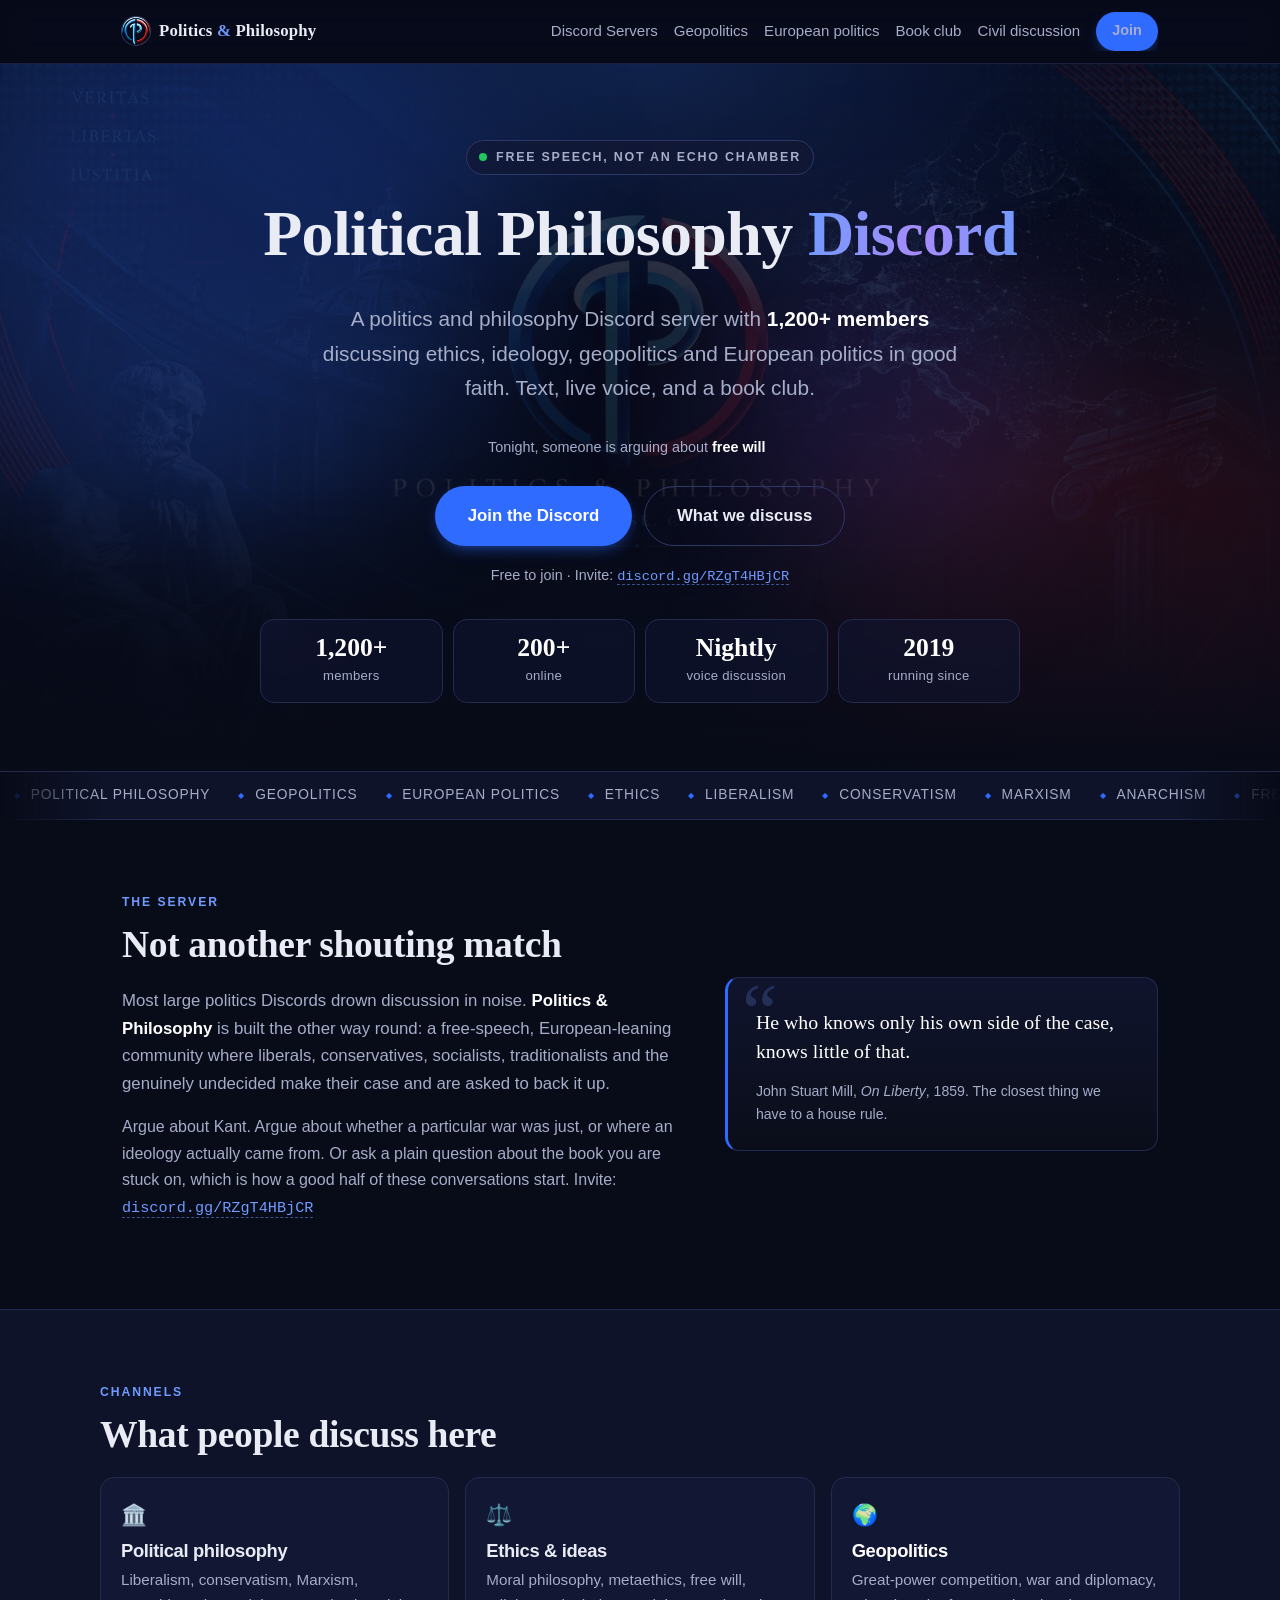
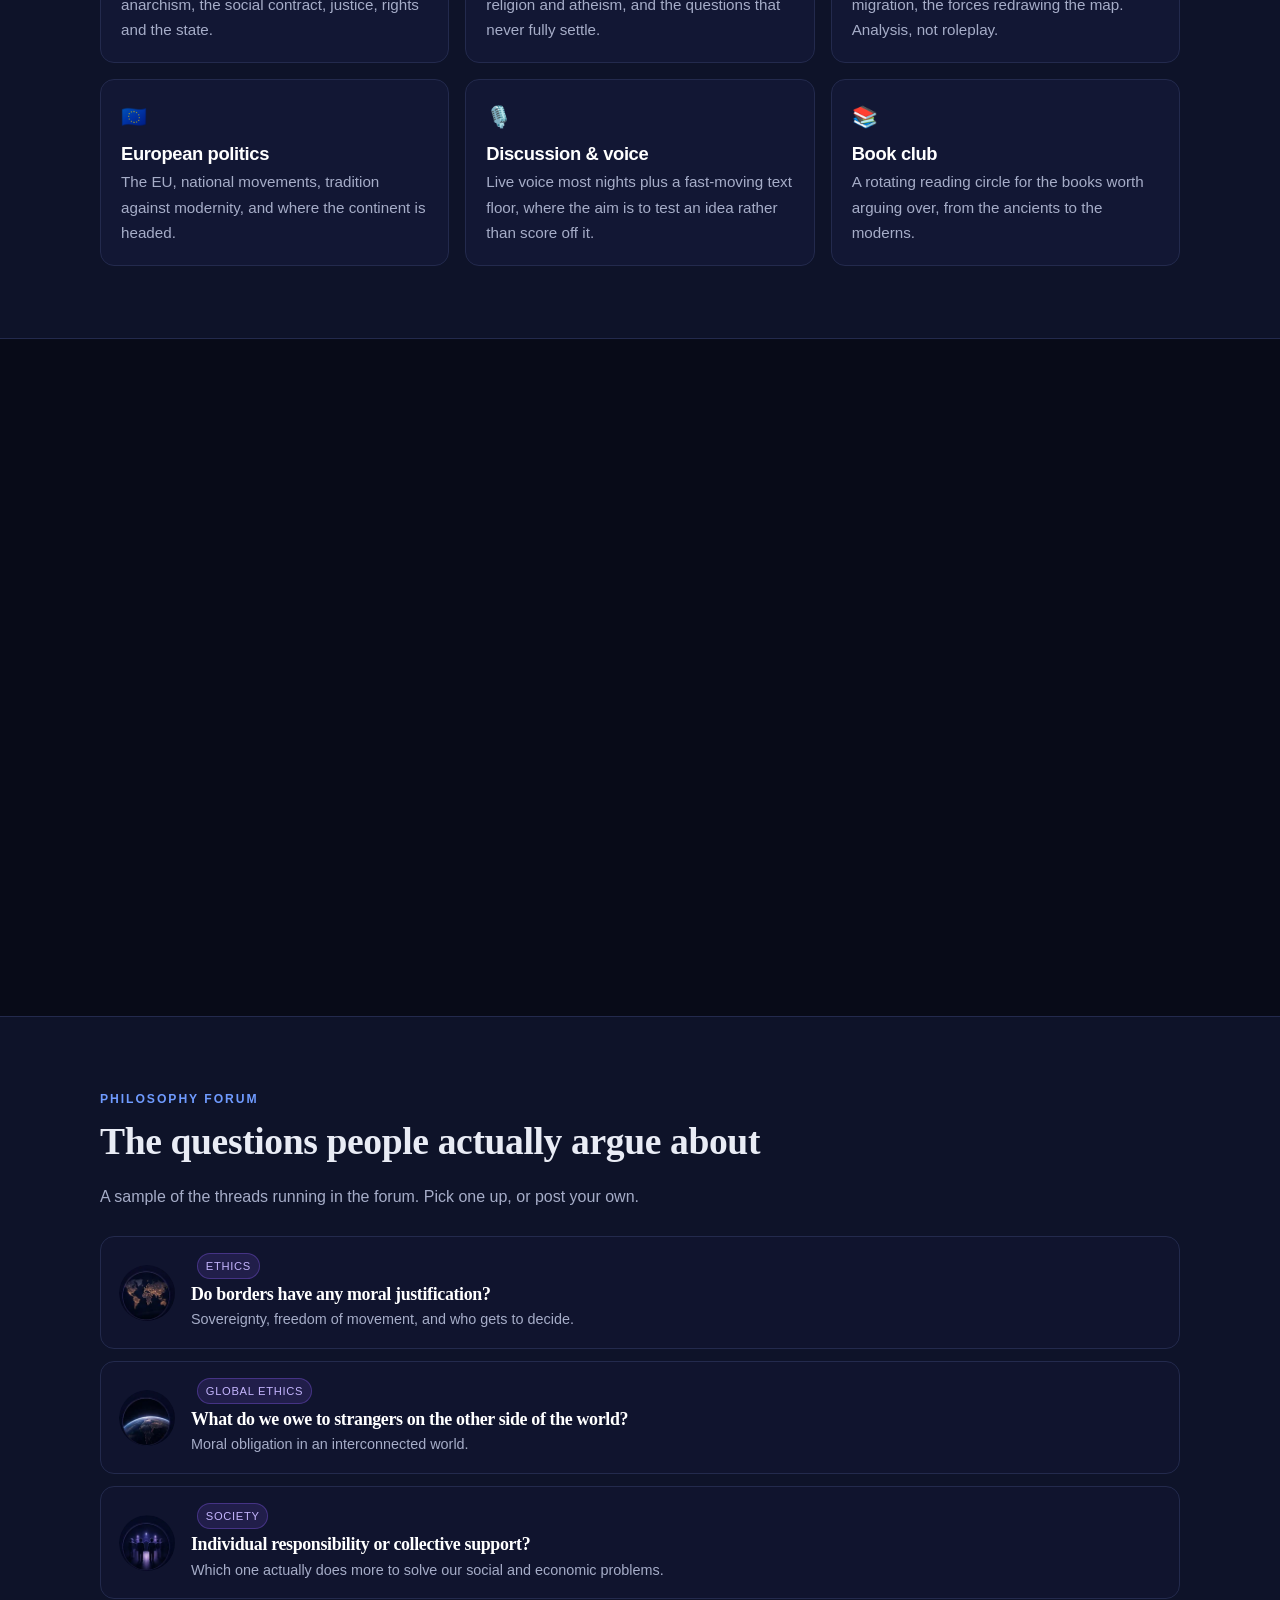
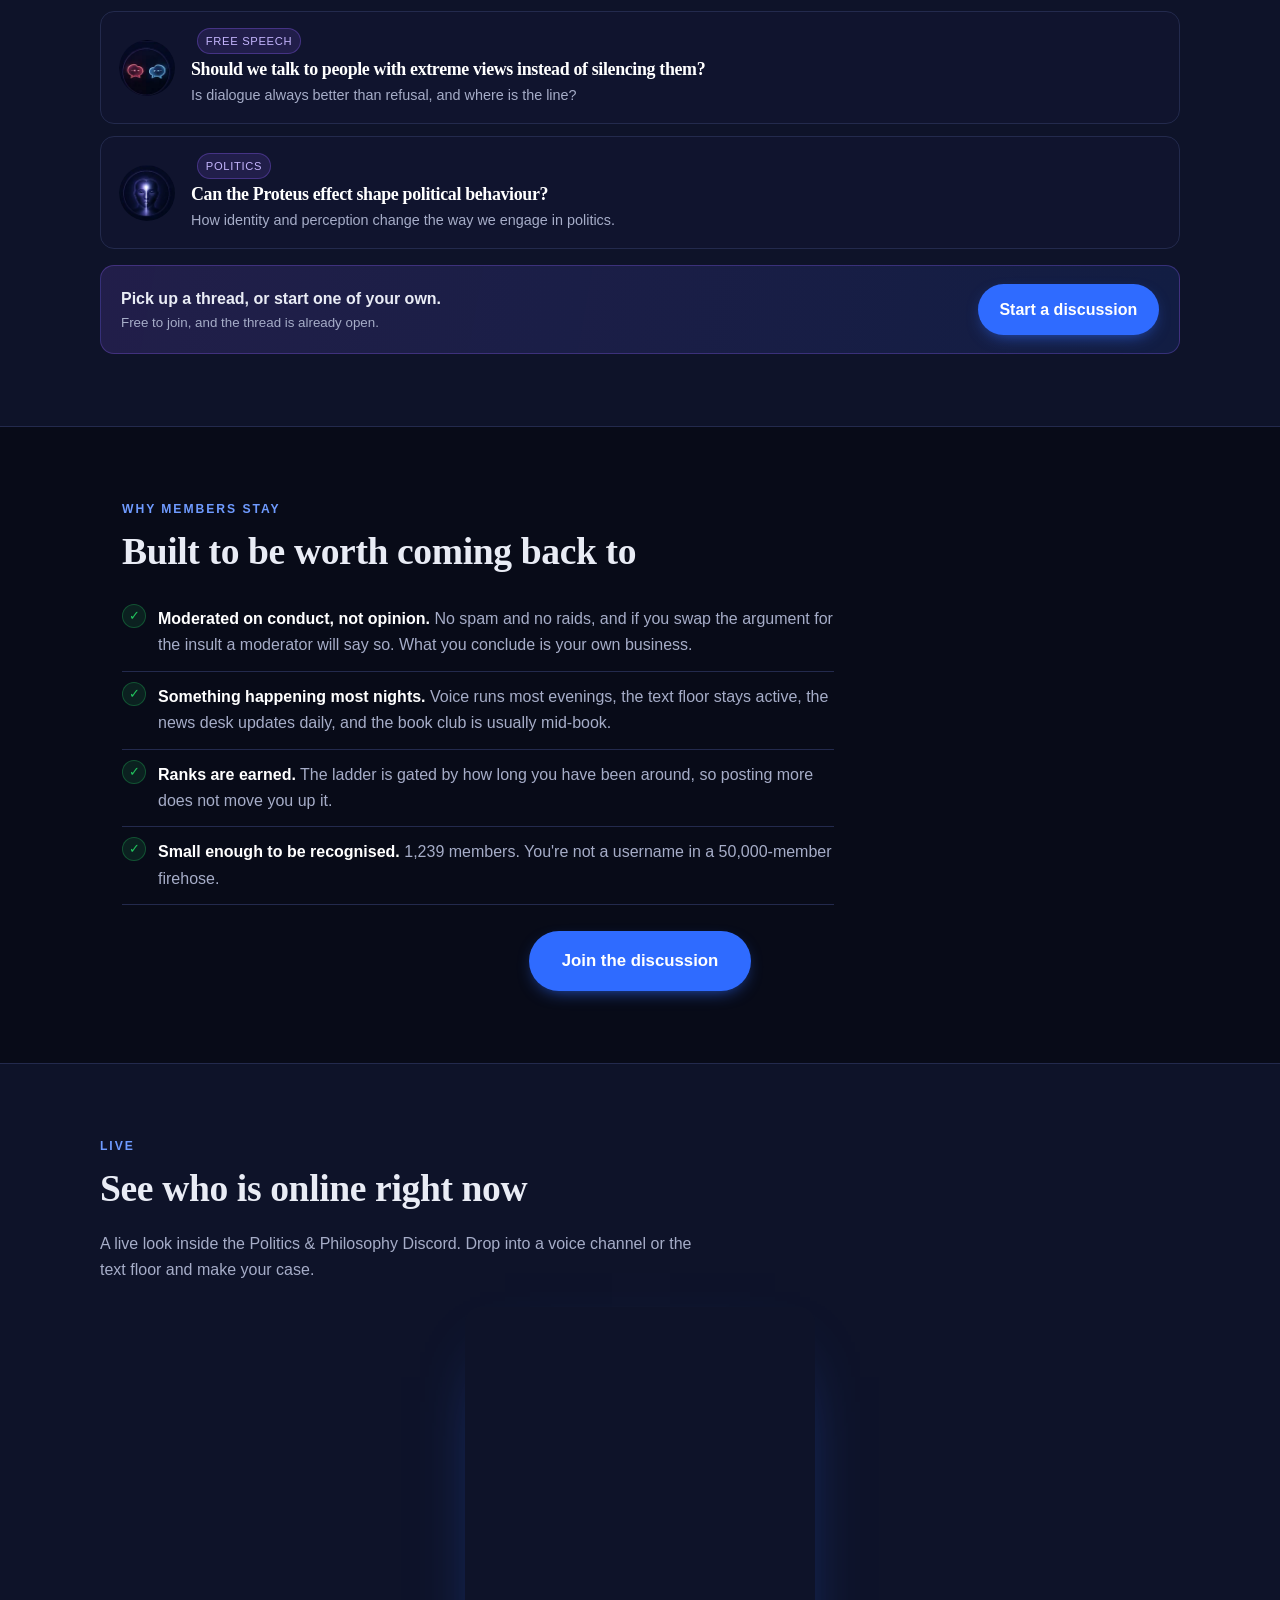
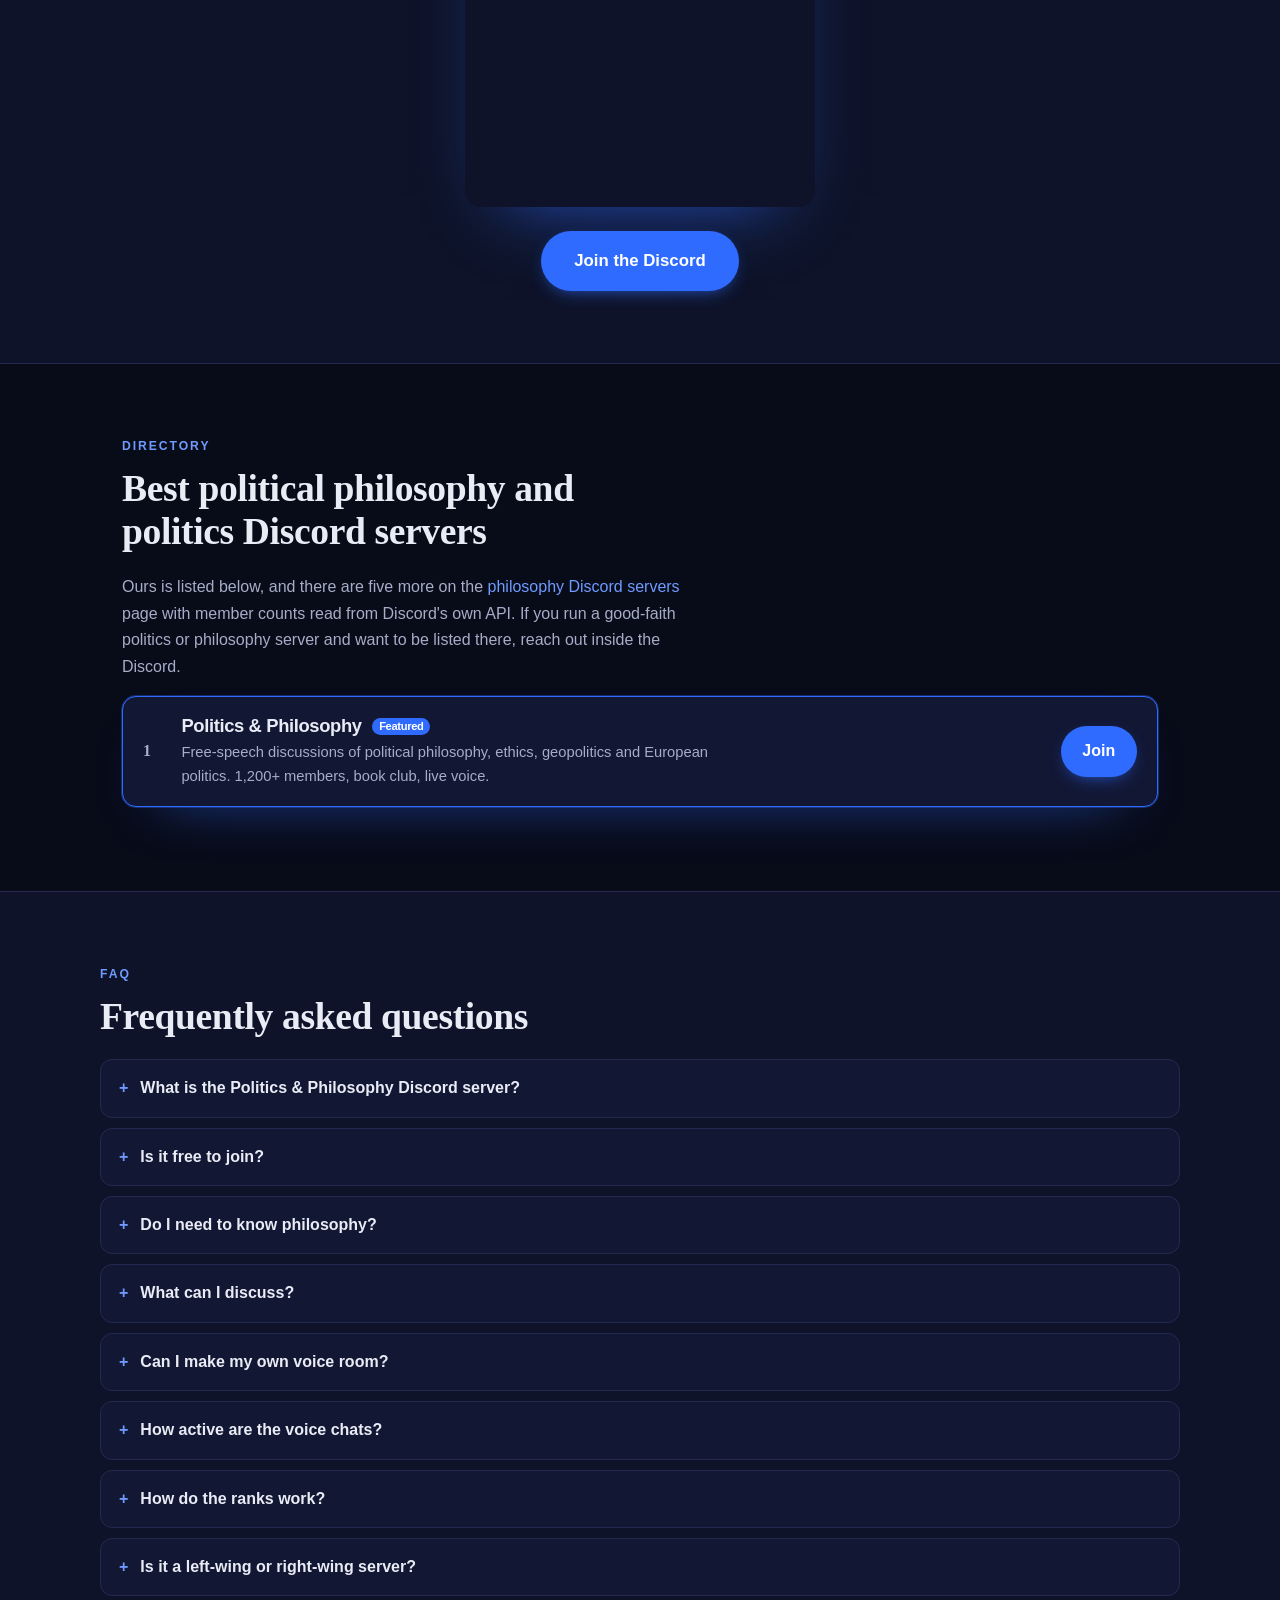
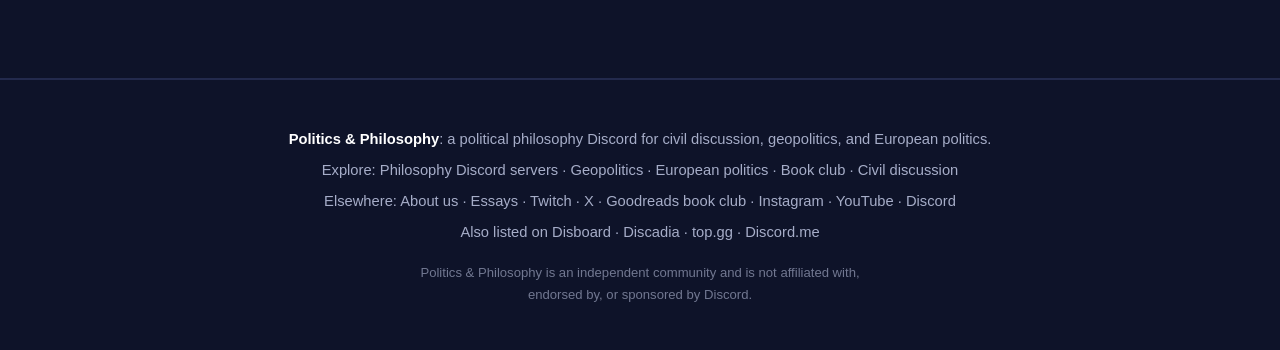
==== commit d6376e94: "Apply editorial pass and trim the footer join line Work through the requested line edits across the " ====
--- a/index.html
+++ b/index.html
@@ -97,7 +97,7 @@
 <nav class="topbar">
   <div class="topbar-in">
     <a class="brand" href="/"><img src="/mark.png" alt="" width="28" height="28"> <span>Politics <em>&amp;</em> Philosophy</span></a>
-    <div class="site-links"><a href="/philosophy-discord-servers/">Servers</a>
+    <div class="site-links"><a href="/philosophy-discord-servers/">Discord Servers</a>
       <a href="/geopolitics-discord/">Geopolitics</a>
       <a href="/european-politics-discord/">European politics</a>
       <a href="/book-club/">Book club</a>
@@ -113,9 +113,9 @@
   <div class="hero-inner">
     <p class="eyebrow"><span class="dot"></span> Free speech, not an echo chamber</p>
     <h1>Political Philosophy <span class="grad">Discord</span></h1>
-    <p class="lede">A politics and philosophy Discord server of <strong>1,200+ members</strong> arguing in
-      good faith about ethics, ideology, geopolitics and European politics. Text, live voice, and a book club.</p>
-    <p class="microcopy" style="margin-top:0">Tonight someone is arguing about
+    <p class="lede">A politics and philosophy Discord server with <strong>1,200+ members</strong> discussing
+      ethics, ideology, geopolitics and European politics in good faith. Text, live voice, and a book club.</p>
+    <p class="microcopy" style="margin-top:0">Tonight, someone is arguing about
       <span class="rot"><span>borders</span><span>free will</span><span>the EU</span><span>Marx</span><span>just war</span><span>free speech</span></span>
     </p>
     <div class="cta-row" style="margin-top:26px">
@@ -152,7 +152,7 @@
         <h2>Not another shouting match</h2>
         <p class="lead-sm">Most large politics Discords drown discussion in noise. <strong>Politics &amp; Philosophy</strong>
           is built the other way round: a free-speech, European-leaning community where liberals, conservatives,
-          socialists, traditionalists and the genuinely undecided make a case and get asked to back it up.</p>
+          socialists, traditionalists and the genuinely undecided make their case and are asked to back it up.</p>
         <p>Argue about Kant. Argue about whether a particular war was just, or where an ideology actually came
           from. Or ask a plain question about the book you are stuck on, which is how a good half of these
           conversations start. Invite:
@@ -169,11 +169,11 @@
     <div data-reveal><span class="kicker">Channels</span><h2>What people discuss here</h2></div>
     <div class="grid" data-stagger>
       <div class="card" data-reveal><span class="ic">🏛️</span><h3>Political philosophy</h3><p>Liberalism, conservatism, Marxism, anarchism, the social contract, justice, rights and the state.</p></div>
-      <div class="card" data-reveal><span class="ic">⚖️</span><h3>Ethics &amp; ideas</h3><p>Moral philosophy, metaethics, free will, religion against atheism, and the questions that never fully close.</p></div>
+      <div class="card" data-reveal><span class="ic">⚖️</span><h3>Ethics &amp; ideas</h3><p>Moral philosophy, metaethics, free will, religion and atheism, and the questions that never fully settle.</p></div>
       <div class="card" data-reveal><span class="ic">🌍</span><h3><a href="/geopolitics-discord/">Geopolitics</a></h3><p>Great-power competition, war and diplomacy, migration, the forces redrawing the map. Analysis, not roleplay.</p></div>
       <div class="card" data-reveal><span class="ic">🇪🇺</span><h3><a href="/european-politics-discord/">European politics</a></h3><p>The EU, national movements, tradition against modernity, and where the continent is headed.</p></div>
-      <div class="card" data-reveal><span class="ic">🎙️</span><h3><a href="/civil-discussion/">Discussion &amp; voice</a></h3><p>Live voice most nights plus a fast text floor, where the aim is to test an idea rather than score off it.</p></div>
-      <div class="card" data-reveal><span class="ic">📚</span><h3><a href="/book-club/">Book club</a></h3><p>A rotating reading circle for the works worth arguing over, from the ancients to the moderns.</p></div>
+      <div class="card" data-reveal><span class="ic">🎙️</span><h3><a href="/civil-discussion/">Discussion &amp; voice</a></h3><p>Live voice most nights plus a fast-moving text floor, where the aim is to test an idea rather than score off it.</p></div>
+      <div class="card" data-reveal><span class="ic">📚</span><h3><a href="/book-club/">Book club</a></h3><p>A rotating reading circle for the books worth arguing over, from the ancients to the moderns.</p></div>
     </div>
   </section>
 
@@ -182,15 +182,15 @@
       <div data-reveal>
         <span class="kicker">Room management</span>
         <h2>Your room.<br><span class="grad">Your rules.</span></h2>
-        <p>Open a voice room and it is yours. Rename it, cap the size, lock the door, mute a troll, hand it over when
-          you leave. Our own bot puts the controls in every member's hands, so a conversation never waits on a moderator.</p>
+        <p>Open a voice room and it is yours. Rename it, cap its size, lock the door, mute a troll, hand it over when
+          you leave. Our bot puts the controls in every member's hands, so a conversation never waits on a moderator.</p>
         <div style="margin-top:26px">
           <div class="feature"><img src="/img/room-privacy.webp" alt="" width="44" height="44" loading="lazy" decoding="async">
-            <div><h3>Privacy first</h3><p>Control who can see the room, who can join it, and who gets to speak.</p></div></div>
+            <div><h3>Privacy first</h3><p>Control who can see the room, who can join, and who gets to speak.</p></div></div>
           <div class="feature"><img src="/img/room-voice.webp" alt="" width="44" height="44" loading="lazy" decoding="async">
             <div><h3>Autonomy</h3><p>Spin up a voice chat, set permissions, shape your own corner of the server.</p></div></div>
           <div class="feature"><img src="/img/room-mod.webp" alt="" width="44" height="44" loading="lazy" decoding="async">
-            <div><h3>Moderate your way</h3><p>Real moderation tools, handed to the person hosting the conversation.</p></div></div>
+            <div><h3>Moderate it your way</h3><p>Real moderation tools, handed to the person hosting the conversation.</p></div></div>
         </div>
       </div>
       <div class="panel" data-reveal>
@@ -219,7 +219,7 @@
     <div class="band-head" data-reveal>
       <span class="kicker">Philosophy forum</span>
       <h2>The questions people actually argue about</h2>
-      <p>A sample of the threads that run in the forum. Pick one up, or post your own.</p>
+      <p>A sample of the threads running in the forum. Pick one up, or post your own.</p>
     </div>
     <ul class="threads" data-stagger>
       <li class="thread" data-reveal><img src="/img/topic-borders.webp" alt="" width="56" height="56" loading="lazy" decoding="async">
@@ -227,9 +227,9 @@
       <li class="thread" data-reveal><img src="/img/topic-world.webp" alt="" width="56" height="56" loading="lazy" decoding="async">
         <div><span class="tag">Global ethics</span><h3>What do we owe to strangers on the other side of the world?</h3><p>Moral obligation in an interconnected world.</p></div></li>
       <li class="thread" data-reveal><img src="/img/topic-society.webp" alt="" width="56" height="56" loading="lazy" decoding="async">
-        <div><span class="tag">Society</span><h3>Individual responsibility or collective support?</h3><p>Which one actually solves our social and economic problems.</p></div></li>
+        <div><span class="tag">Society</span><h3>Individual responsibility or collective support?</h3><p>Which one actually does more to solve our social and economic problems.</p></div></li>
       <li class="thread" data-reveal><img src="/img/topic-speech.webp" alt="" width="56" height="56" loading="lazy" decoding="async">
-        <div><span class="tag">Free speech</span><h3>Should we talk to people with extreme views instead of silencing them?</h3><p>Is dialogue always better than refusal, and where is the line.</p></div></li>
+        <div><span class="tag">Free speech</span><h3>Should we talk to people with extreme views instead of silencing them?</h3><p>Is dialogue always better than refusal, and where is the line?</p></div></li>
       <li class="thread" data-reveal><img src="/img/topic-identity.webp" alt="" width="56" height="56" loading="lazy" decoding="async">
         <div><span class="tag">Politics</span><h3>Can the Proteus effect shape political behaviour?</h3><p>How identity and perception change the way we engage in politics.</p></div></li>
     </ul>
@@ -240,19 +240,19 @@
   </section>
 
   <section class="band">
-    <div data-reveal><span class="kicker">Why members stay</span><h2>Built to be worth returning to</h2></div>
+    <div data-reveal><span class="kicker">Why members stay</span><h2>Built to be worth coming back to</h2></div>
     <ul class="checks" data-stagger>
       <li data-reveal><strong>Moderated on conduct, not opinion.</strong> No spam and no raids, and if you swap the argument for the insult a moderator will say so. What you conclude is your own business.</li>
-      <li data-reveal><strong>Something on most nights.</strong> Voice runs most evenings, the text floor stays busy, the news desk updates daily, and the book club is usually mid-book.</li>
-      <li data-reveal><strong>Ranks you earn.</strong> The ladder is gated by how long you have been around, so posting more does not move you up it.</li>
-      <li data-reveal><strong>Small enough to be recognised.</strong> 1,239 members. You are not a username in a 50,000-member firehose.</li>
+      <li data-reveal><strong>Something happening most nights.</strong> Voice runs most evenings, the text floor stays active, the news desk updates daily, and the book club is usually mid-book.</li>
+      <li data-reveal><strong>Ranks are earned.</strong> The ladder is gated by how long you have been around, so posting more does not move you up it.</li>
+      <li data-reveal><strong>Small enough to be recognised.</strong> 1,239 members. You're not a username in a 50,000-member firehose.</li>
     </ul>
     <div class="cta-row" data-reveal><a class="btn btn-lg" href="https://discord.gg/RZgT4HBjCR" rel="noopener">Join the discussion</a></div>
   </section>
 
   <section class="band alt" id="join-live">
     <div class="band-head" data-reveal><span class="kicker">Live</span><h2>See who is online right now</h2>
-      <p>A live look at the Politics &amp; Philosophy Discord. Drop into a voice channel or the text floor and make your case.</p></div>
+      <p>A live look inside the Politics &amp; Philosophy Discord. Drop into a voice channel or the text floor and make your case.</p></div>
     <div class="widget-wrap" data-reveal>
       <iframe src="https://discord.com/widget?id=553617191358955520&amp;theme=dark" width="350" height="500" sandbox="allow-popups allow-popups-to-escape-sandbox allow-same-origin allow-scripts" title="Politics &amp; Philosophy live Discord widget" loading="lazy"></iframe>
     </div>
@@ -262,13 +262,13 @@
   <section class="band" id="directory">
     <div class="band-head" data-reveal><span class="kicker">Directory</span>
       <h2>Best political philosophy and politics Discord servers</h2>
-      <p>Ours is below, and there are five more on the <a href="/philosophy-discord-servers/">philosophy Discord
+      <p>Ours is listed below, and there are five more on the <a href="/philosophy-discord-servers/">philosophy Discord
         servers</a> page with member counts read from Discord's own API. If you run a good-faith politics or
         philosophy server and want to be listed there, reach out inside the Discord.</p></div>
     <ol class="servers" data-reveal>
       <li class="server featured">
         <div><h3>Politics &amp; Philosophy <span class="tag">Featured</span></h3>
-          <p>Free-speech discussion of political philosophy, ethics, geopolitics and European politics. 1,200+ members, book club, live voice.</p></div>
+          <p>Free-speech discussions of political philosophy, ethics, geopolitics and European politics. 1,200+ members, book club, live voice.</p></div>
         <a class="btn" href="https://discord.gg/RZgT4HBjCR" rel="noopener">Join</a>
       </li>
     </ol>
@@ -277,33 +277,31 @@
   <section class="band alt" id="faq">
     <div data-reveal><span class="kicker">FAQ</span><h2>Frequently asked questions</h2></div>
     <div data-stagger>
-      <details data-reveal><summary>What is the Politics &amp; Philosophy Discord server?</summary><p>A free-speech Discord community of 1,200+ members for political philosophy, ethics, ideology, geopolitics and European politics, across a fast text floor, live voice chats and a book club.</p></details>
+      <details data-reveal><summary>What is the Politics &amp; Philosophy Discord server?</summary><p>A free-speech Discord community of 1,200+ members for political philosophy, ethics, ideology, geopolitics and European politics, across a fast-moving text floor, live voice chats and a book club.</p></details>
       <details data-reveal><summary>Is it free to join?</summary><p>Yes, completely free. Click a join link, finish the short onboarding, and you are in.</p></details>
-      <details data-reveal><summary>Do I need to be an expert in philosophy?</summary><p>No. Members range from curious newcomers to the very well read. Good faith matters more than credentials.</p></details>
+      <details data-reveal><summary>Do I need to know philosophy?</summary><p>No. Members range from curious newcomers to the very well read. Good faith matters more than expertise.</p></details>
       <details data-reveal><summary>What can I discuss?</summary><p>Political philosophy, ethics, ideology, Marxism, liberalism and conservatism, geopolitics, current events, European politics, history and religion.</p></details>
-      <details data-reveal><summary>Can I make my own voice channel?</summary><p>Yes. Any member can open a voice room and run it: rename it, cap the size, lock it, mute, kick or ban, and hand it to someone else. There are fifteen commands and none of them need a moderator.</p></details>
-      <details data-reveal><summary>How active are the voice chats?</summary><p>Voice runs most nights, on ethics, ideology and current events, and the conversation carries into text afterwards. The live count is on the widget above.</p></details>
+      <details data-reveal><summary>Can I make my own voice room?</summary><p>Yes. Any member can open a voice room and run it: rename it, cap its size, lock it, mute, kick or ban, and hand it to someone else. There are fifteen commands, and none requires a moderator.</p></details>
+      <details data-reveal><summary>How active are the voice chats?</summary><p>Voice runs most nights, on ethics, ideology and current events, and the conversation carries into text afterwards. The live count is shown above.</p></details>
       <details data-reveal><summary>How do the ranks work?</summary><p>You climb a tenure-gated ladder by showing up and contributing over time, not by grinding messages, so a rank reflects real participation.</p></details>
-      <details data-reveal><summary>Is it a left-wing or right-wing server?</summary><p>Neither by rule. It leans free-speech and European and hosts the full spectrum. The point is to think a position through in good faith, not to enforce one.</p></details>
+      <details data-reveal><summary>Is it a left-wing or right-wing server?</summary><p>Neither by rule. It leans toward free speech and Europe and hosts the full spectrum. The point is to think positions through in good faith, not to enforce one.</p></details>
     </div>
   </section>
 </main>
 
 <footer class="foot">
-  <p><strong>Politics &amp; Philosophy</strong>: a political philosophy Discord for civil discussion, geopolitics and European politics.</p>
+  <p><strong>Politics &amp; Philosophy</strong>: a political philosophy Discord for civil discussion, geopolitics, and European politics.</p>
   <p>Explore: <a href="/philosophy-discord-servers/">Philosophy Discord servers</a> ·
      <a href="/geopolitics-discord/">Geopolitics</a> ·
      <a href="/european-politics-discord/">European politics</a> ·
      <a href="/book-club/">Book club</a> ·
      <a href="/civil-discussion/">Civil discussion</a></p>
   <p>Elsewhere: <a href="https://polisphilo.com/" rel="noopener">About us</a> · <a href="https://politicsphilosophy.com/" rel="noopener">Essays</a> · <a href="https://www.twitch.tv/polisphilo" rel="noopener">Twitch</a> · <a href="https://x.com/polisphilo" rel="noopener">X</a> · <a href="https://www.goodreads.com/group/show/7275049-politics-philosophy-book-club" rel="noopener">Goodreads book club</a> · <a href="https://www.instagram.com/polisphilo" rel="noopener">Instagram</a> · <a href="https://www.youtube.com/@polisphilo" rel="noopener">YouTube</a> · <a href="https://discord.gg/RZgT4HBjCR" rel="noopener">Discord</a></p>
-  <p>Join the political philosophy Discord server free at
-     <a class="invite" href="https://discord.gg/RZgT4HBjCR" rel="noopener">discord.gg/RZgT4HBjCR</a> ·
-     also on <a href="https://disboard.org/server/553617191358955520" rel="noopener">Disboard</a> ·
+  <p>Also listed on <a href="https://disboard.org/server/553617191358955520" rel="noopener">Disboard</a> ·
      <a href="https://discadia.com/server/PoliticsPhilosophy" rel="noopener">Discadia</a> ·
      <a href="https://top.gg/discord/servers/872885277177040896" rel="noopener">top.gg</a> ·
      <a href="https://discord.me/european" rel="noopener">Discord.me</a></p>
-  <p class="disclaimer">Politics &amp; Philosophy is an independent community. This site is not affiliated with, endorsed by, or sponsored by Discord Inc.</p>
+  <p class="disclaimer">Politics &amp; Philosophy is an independent community and is not affiliated with, endorsed by, or sponsored by Discord.</p>
 </footer>
 
 </body>
--- a/style.css
+++ b/style.css
@@ -1,4 +1,4 @@
-/* Politics & Philosophy — polisphilo.com */
+/* Politics & Philosophy, polisphilo.com */
 
 :root{
   --bg:#080b18; --bg2:#0b0e1a; --panel:#121734; --panel2:#0e1329; --ink:#e9ecf5; --muted:#a6adc8;
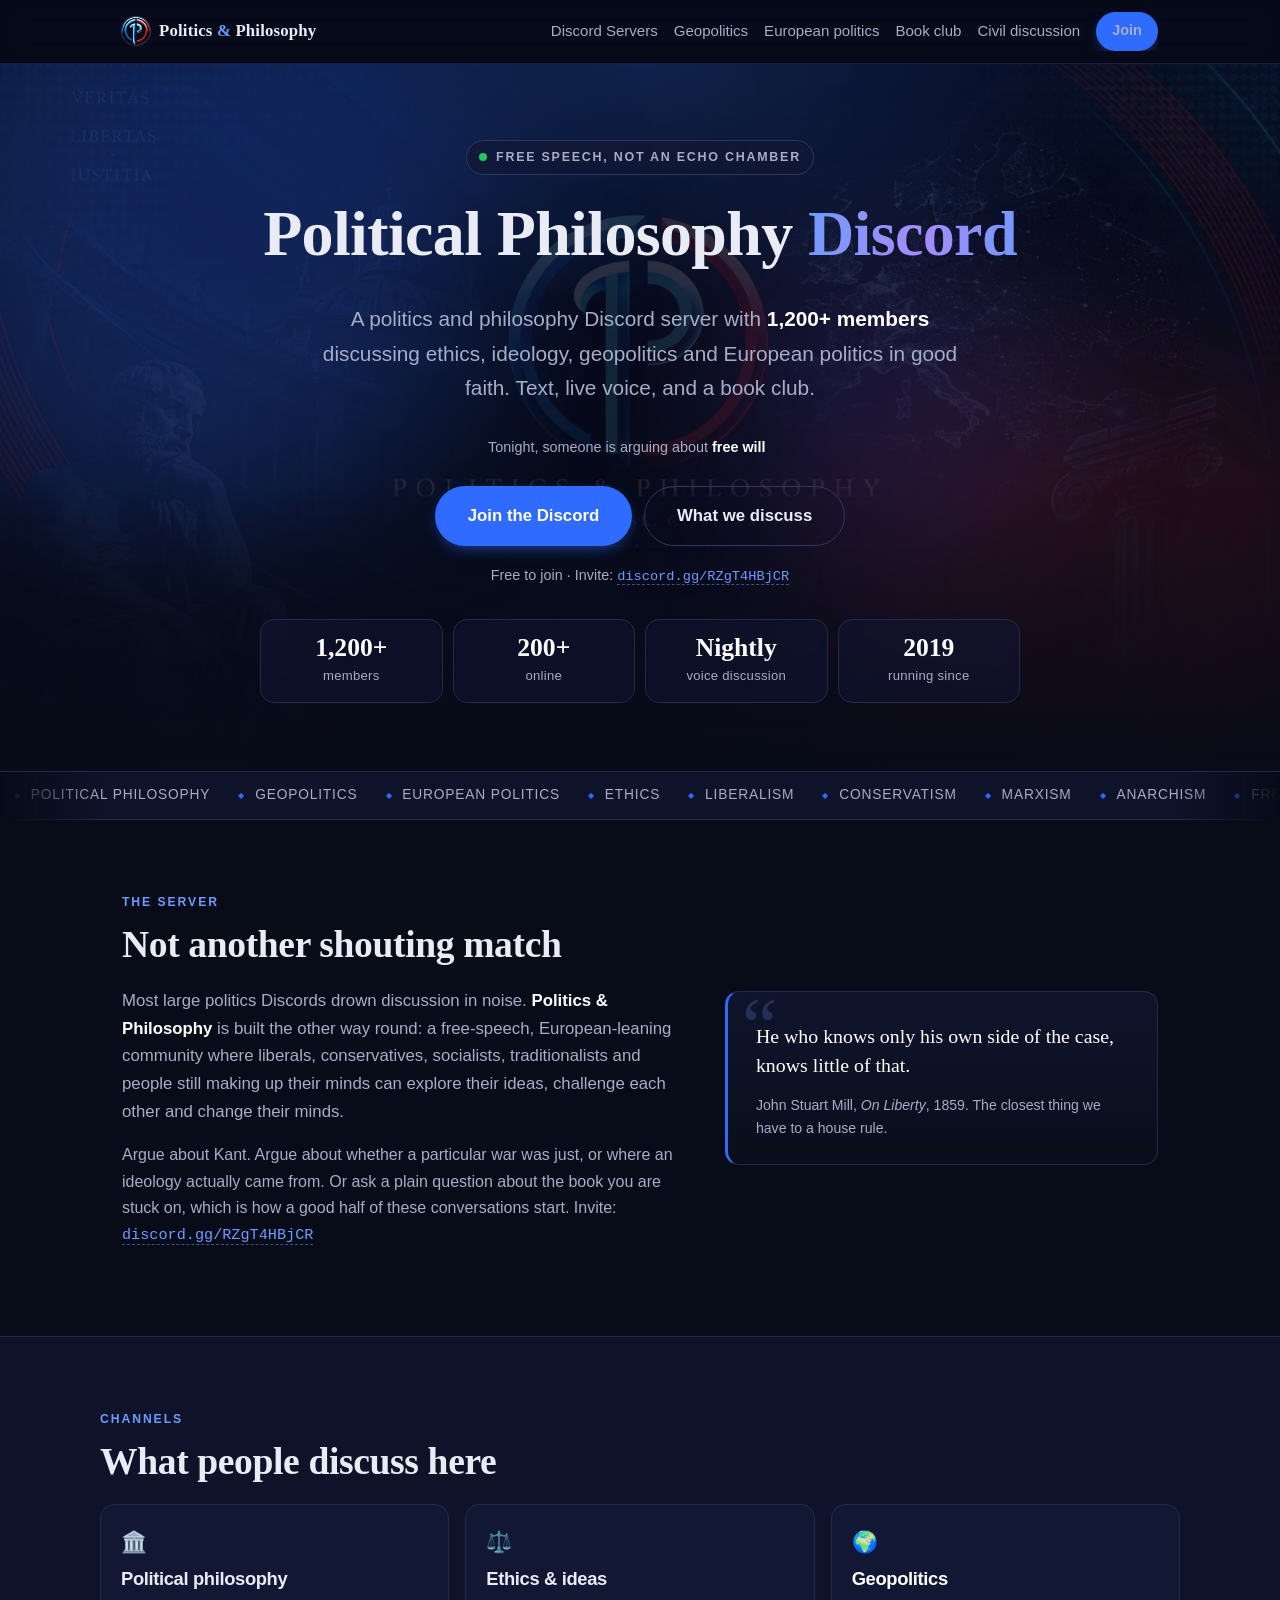
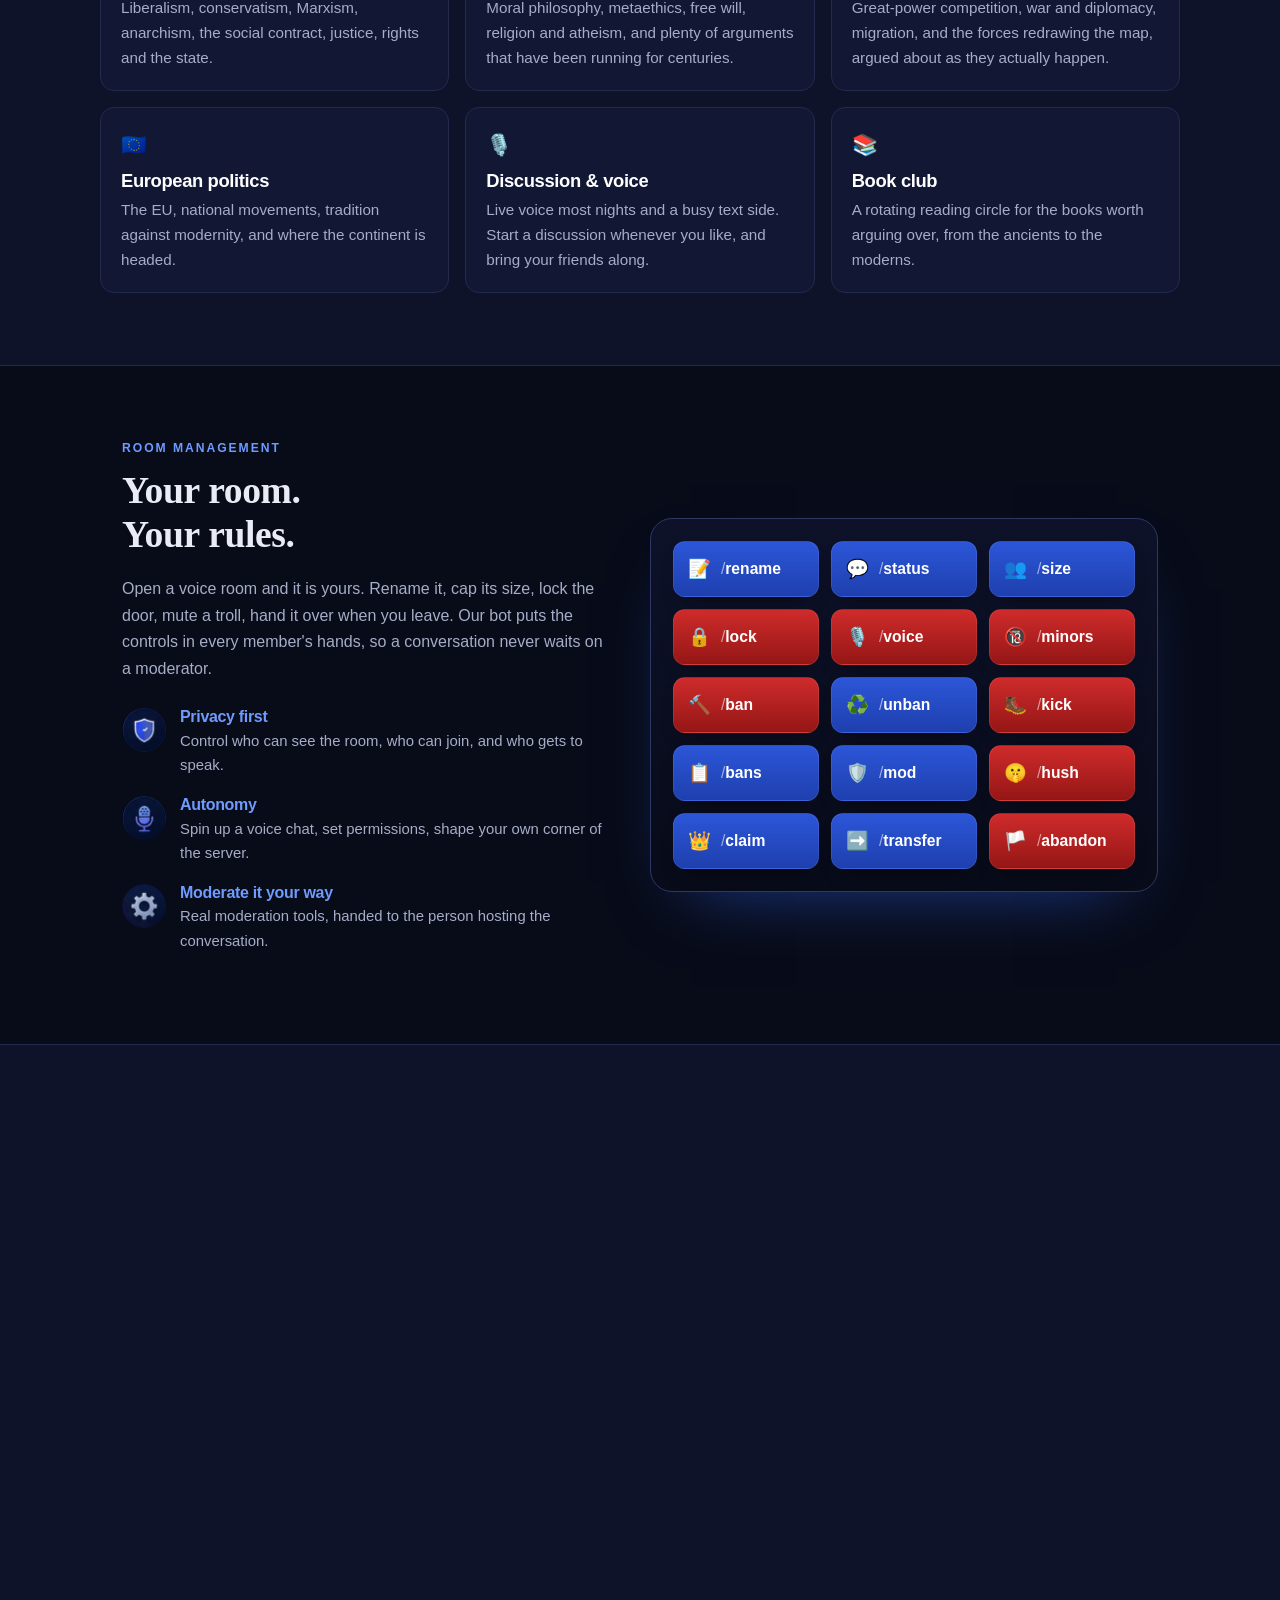
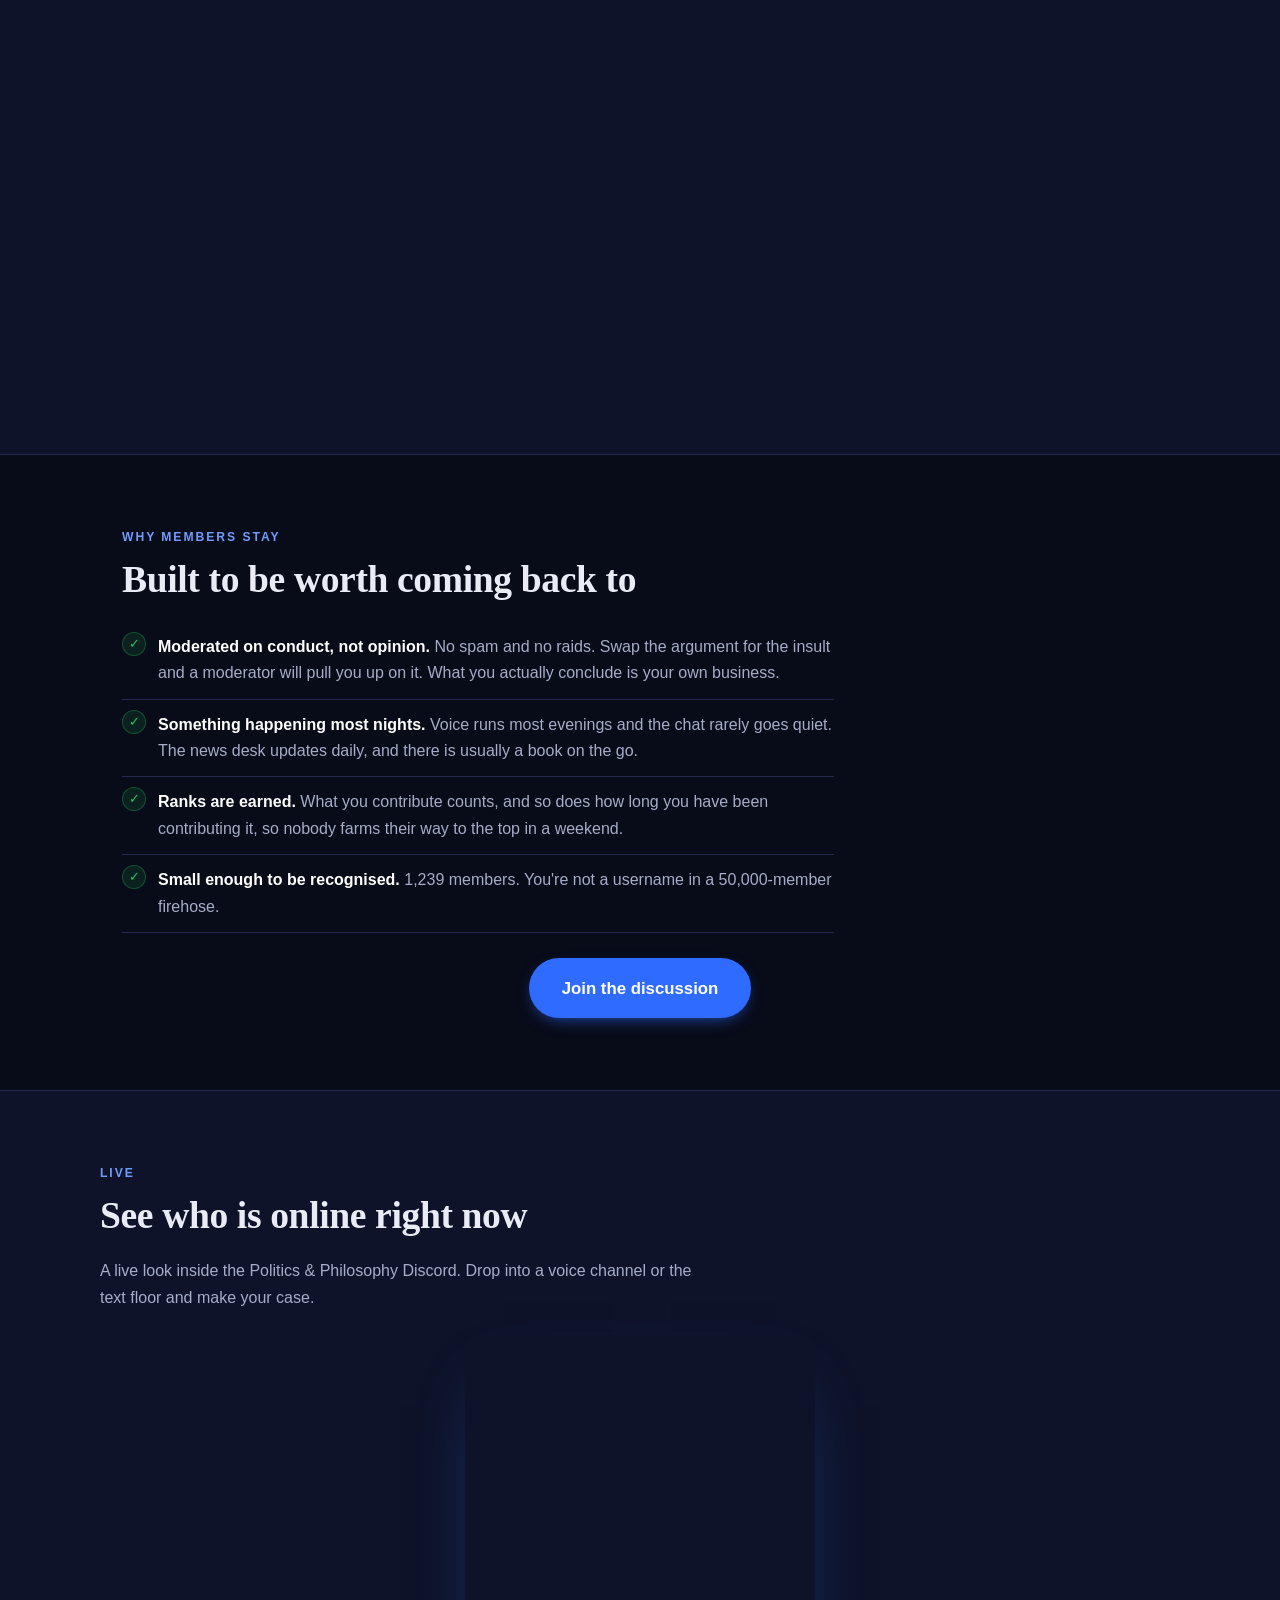
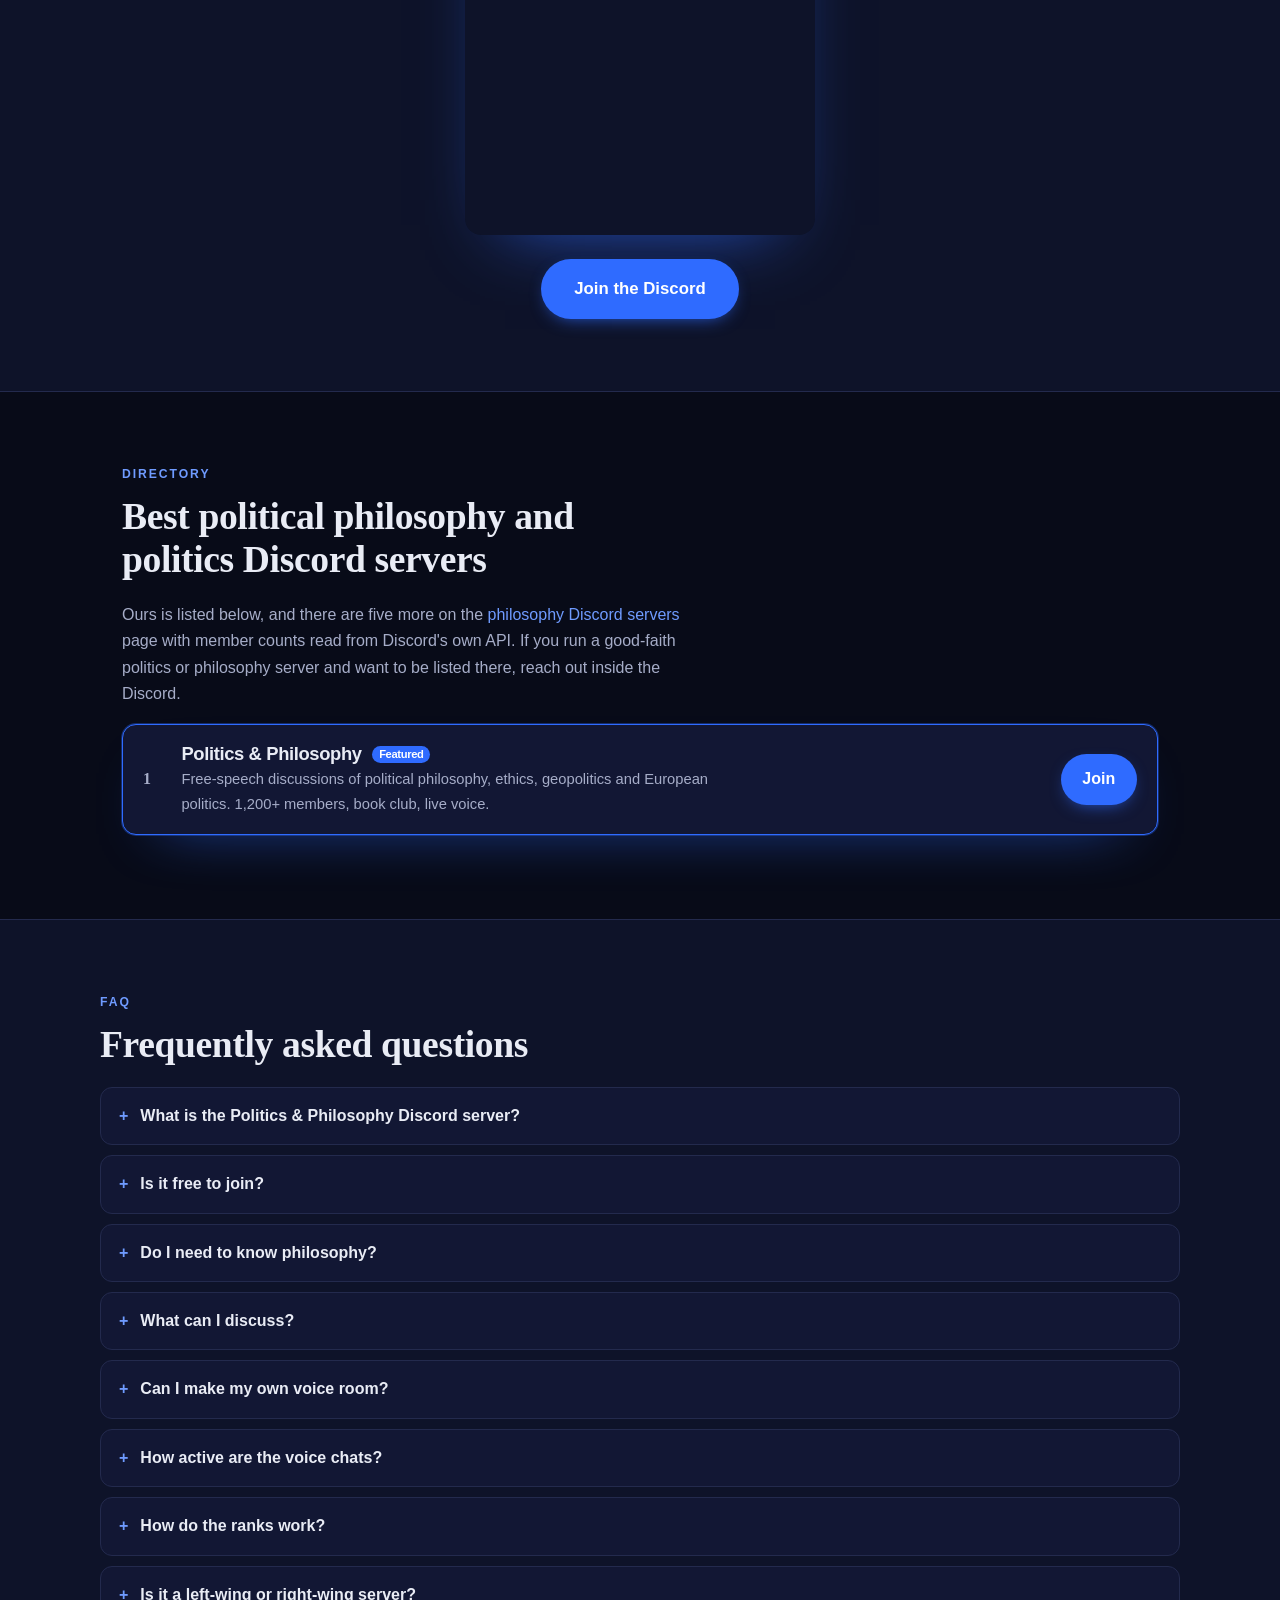
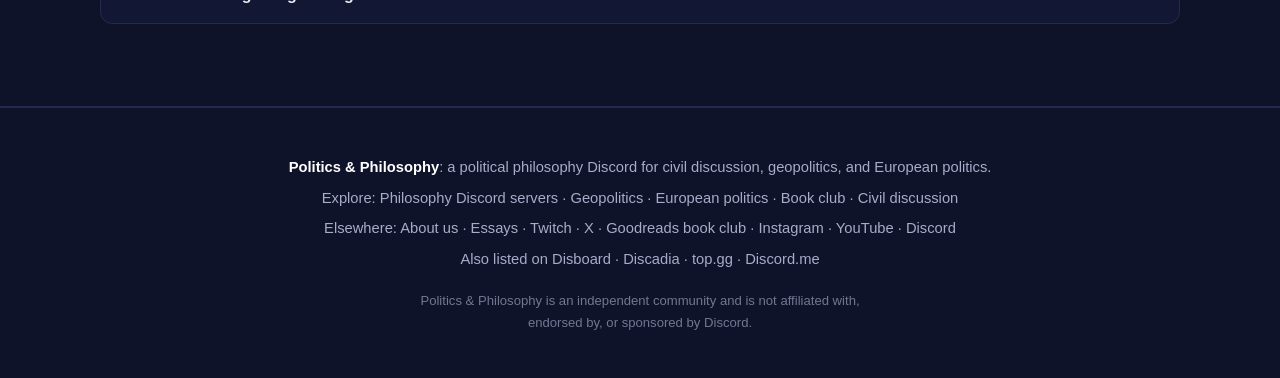
==== commit ebe13547: "Correct how ranks work and humanize the homepage cards The site claimed in six places that posting d" ====
--- a/index.html
+++ b/index.html
@@ -152,7 +152,8 @@
         <h2>Not another shouting match</h2>
         <p class="lead-sm">Most large politics Discords drown discussion in noise. <strong>Politics &amp; Philosophy</strong>
           is built the other way round: a free-speech, European-leaning community where liberals, conservatives,
-          socialists, traditionalists and the genuinely undecided make their case and are asked to back it up.</p>
+          socialists, traditionalists and people still making up their minds can explore their ideas,
+          challenge each other and change their minds.</p>
         <p>Argue about Kant. Argue about whether a particular war was just, or where an ideology actually came
           from. Or ask a plain question about the book you are stuck on, which is how a good half of these
           conversations start. Invite:
@@ -169,10 +170,10 @@
     <div data-reveal><span class="kicker">Channels</span><h2>What people discuss here</h2></div>
     <div class="grid" data-stagger>
       <div class="card" data-reveal><span class="ic">🏛️</span><h3>Political philosophy</h3><p>Liberalism, conservatism, Marxism, anarchism, the social contract, justice, rights and the state.</p></div>
-      <div class="card" data-reveal><span class="ic">⚖️</span><h3>Ethics &amp; ideas</h3><p>Moral philosophy, metaethics, free will, religion and atheism, and the questions that never fully settle.</p></div>
-      <div class="card" data-reveal><span class="ic">🌍</span><h3><a href="/geopolitics-discord/">Geopolitics</a></h3><p>Great-power competition, war and diplomacy, migration, the forces redrawing the map. Analysis, not roleplay.</p></div>
+      <div class="card" data-reveal><span class="ic">⚖️</span><h3>Ethics &amp; ideas</h3><p>Moral philosophy, metaethics, free will, religion and atheism, and plenty of arguments that have been running for centuries.</p></div>
+      <div class="card" data-reveal><span class="ic">🌍</span><h3><a href="/geopolitics-discord/">Geopolitics</a></h3><p>Great-power competition, war and diplomacy, migration, and the forces redrawing the map, argued about as they actually happen.</p></div>
       <div class="card" data-reveal><span class="ic">🇪🇺</span><h3><a href="/european-politics-discord/">European politics</a></h3><p>The EU, national movements, tradition against modernity, and where the continent is headed.</p></div>
-      <div class="card" data-reveal><span class="ic">🎙️</span><h3><a href="/civil-discussion/">Discussion &amp; voice</a></h3><p>Live voice most nights plus a fast-moving text floor, where the aim is to test an idea rather than score off it.</p></div>
+      <div class="card" data-reveal><span class="ic">🎙️</span><h3><a href="/civil-discussion/">Discussion &amp; voice</a></h3><p>Live voice most nights and a busy text side. Start a discussion whenever you like, and bring your friends along.</p></div>
       <div class="card" data-reveal><span class="ic">📚</span><h3><a href="/book-club/">Book club</a></h3><p>A rotating reading circle for the books worth arguing over, from the ancients to the moderns.</p></div>
     </div>
   </section>
@@ -242,9 +243,9 @@
   <section class="band">
     <div data-reveal><span class="kicker">Why members stay</span><h2>Built to be worth coming back to</h2></div>
     <ul class="checks" data-stagger>
-      <li data-reveal><strong>Moderated on conduct, not opinion.</strong> No spam and no raids, and if you swap the argument for the insult a moderator will say so. What you conclude is your own business.</li>
-      <li data-reveal><strong>Something happening most nights.</strong> Voice runs most evenings, the text floor stays active, the news desk updates daily, and the book club is usually mid-book.</li>
-      <li data-reveal><strong>Ranks are earned.</strong> The ladder is gated by how long you have been around, so posting more does not move you up it.</li>
+      <li data-reveal><strong>Moderated on conduct, not opinion.</strong> No spam and no raids. Swap the argument for the insult and a moderator will pull you up on it. What you actually conclude is your own business.</li>
+      <li data-reveal><strong>Something happening most nights.</strong> Voice runs most evenings and the chat rarely goes quiet. The news desk updates daily, and there is usually a book on the go.</li>
+      <li data-reveal><strong>Ranks are earned.</strong> What you contribute counts, and so does how long you have been contributing it, so nobody farms their way to the top in a weekend.</li>
       <li data-reveal><strong>Small enough to be recognised.</strong> 1,239 members. You're not a username in a 50,000-member firehose.</li>
     </ul>
     <div class="cta-row" data-reveal><a class="btn btn-lg" href="https://discord.gg/RZgT4HBjCR" rel="noopener">Join the discussion</a></div>
@@ -283,8 +284,8 @@
       <details data-reveal><summary>What can I discuss?</summary><p>Political philosophy, ethics, ideology, Marxism, liberalism and conservatism, geopolitics, current events, European politics, history and religion.</p></details>
       <details data-reveal><summary>Can I make my own voice room?</summary><p>Yes. Any member can open a voice room and run it: rename it, cap its size, lock it, mute, kick or ban, and hand it to someone else. There are fifteen commands, and none requires a moderator.</p></details>
       <details data-reveal><summary>How active are the voice chats?</summary><p>Voice runs most nights, on ethics, ideology and current events, and the conversation carries into text afterwards. The live count is shown above.</p></details>
-      <details data-reveal><summary>How do the ranks work?</summary><p>You climb a tenure-gated ladder by showing up and contributing over time, not by grinding messages, so a rank reflects real participation.</p></details>
-      <details data-reveal><summary>Is it a left-wing or right-wing server?</summary><p>Neither by rule. It leans toward free speech and Europe and hosts the full spectrum. The point is to think positions through in good faith, not to enforce one.</p></details>
+      <details data-reveal><summary>How do the ranks work?</summary><p>You climb by taking part. Activity counts, and so does how long you have been around, so a rank reflects real participation rather than one busy weekend.</p></details>
+      <details data-reveal><summary>Is it a left-wing or right-wing server?</summary><p>Neither by rule. It leans toward free speech and Europe and hosts the full spectrum. The point is to think positions through in good faith, not to enforce any.</p></details>
     </div>
   </section>
 </main>
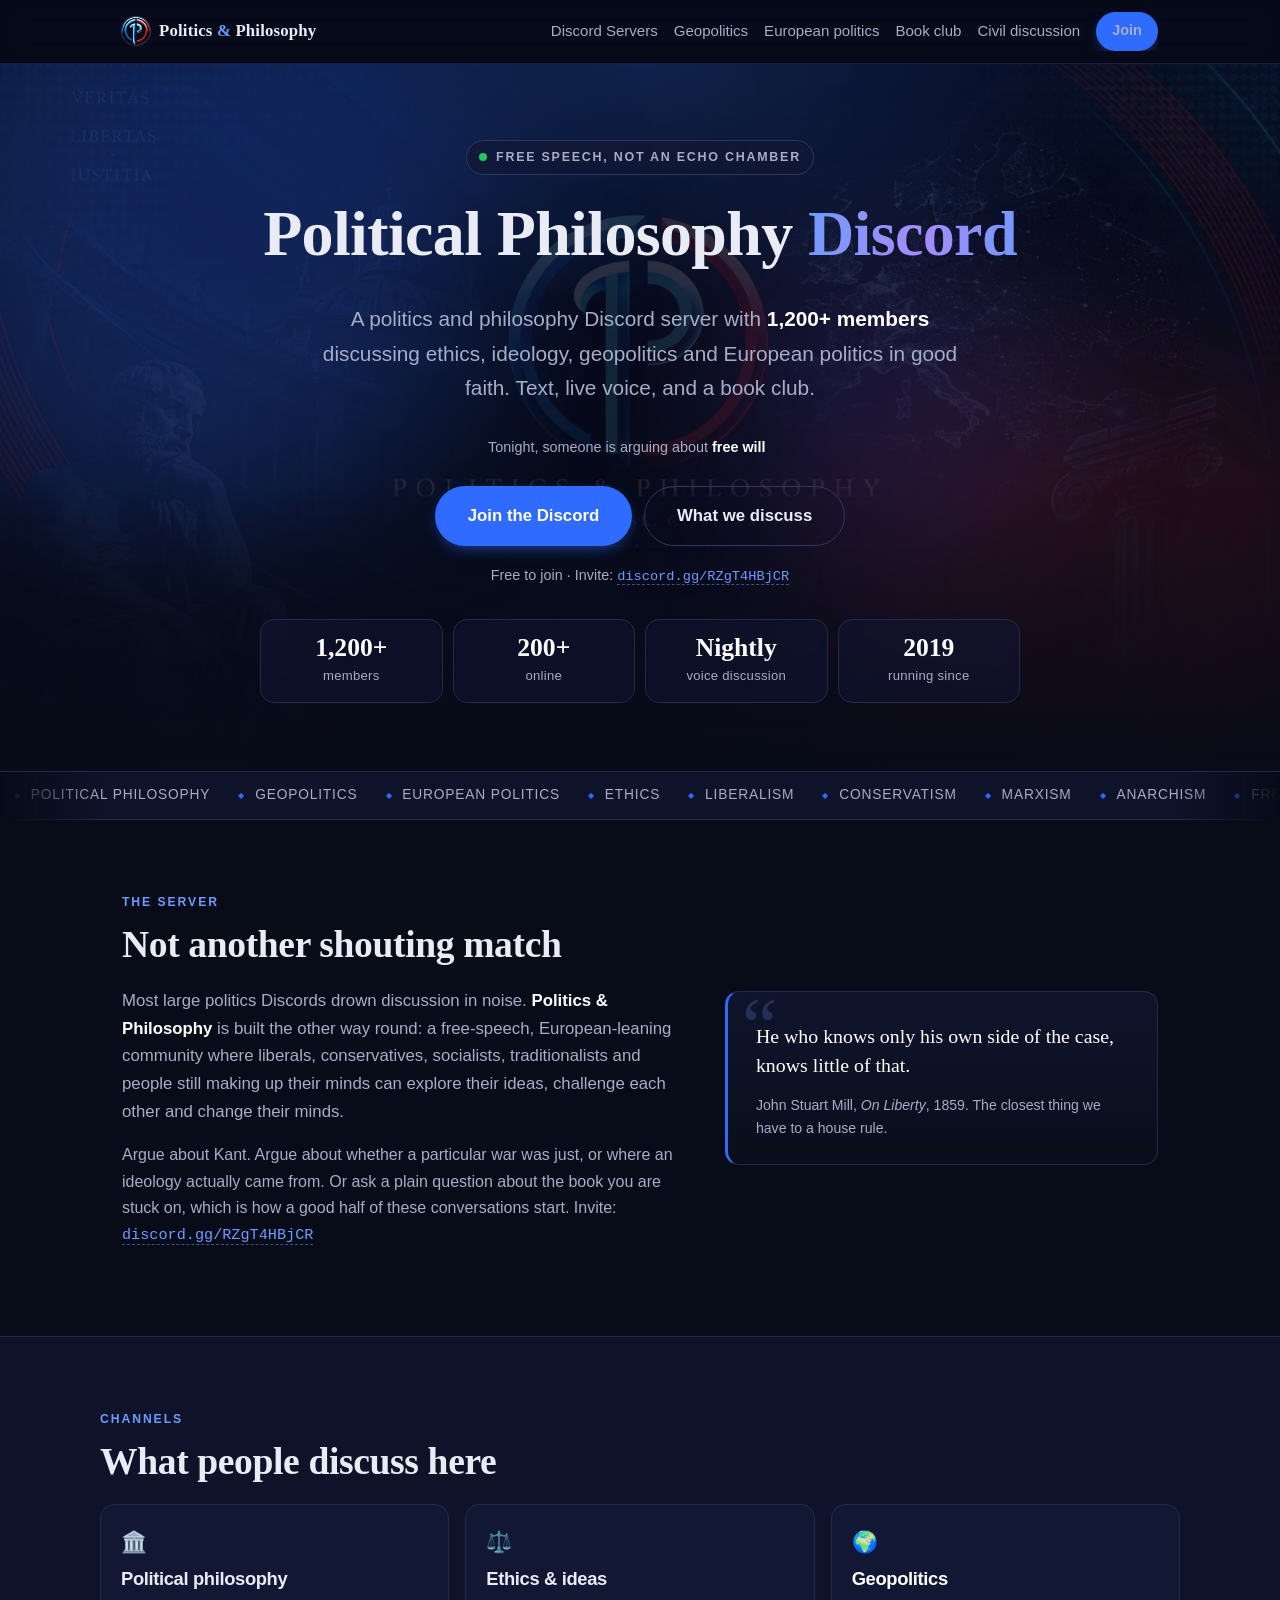
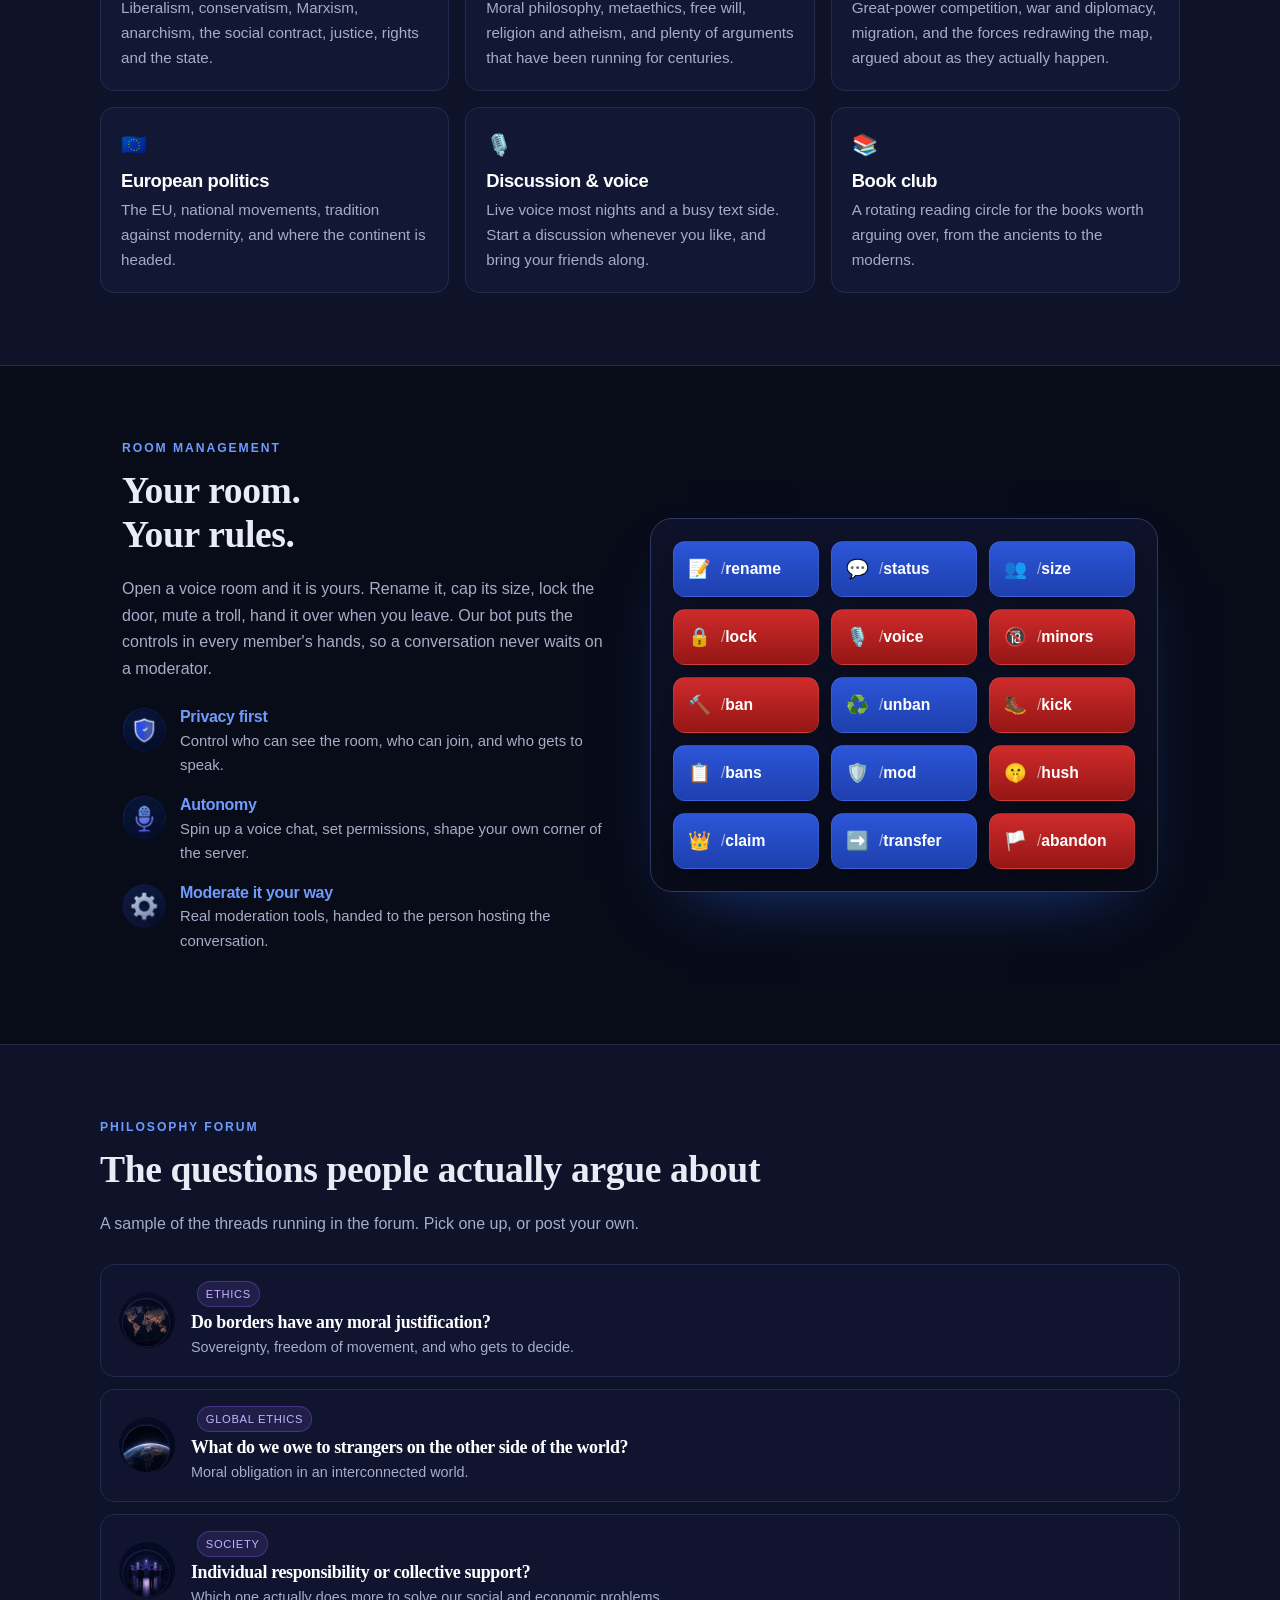
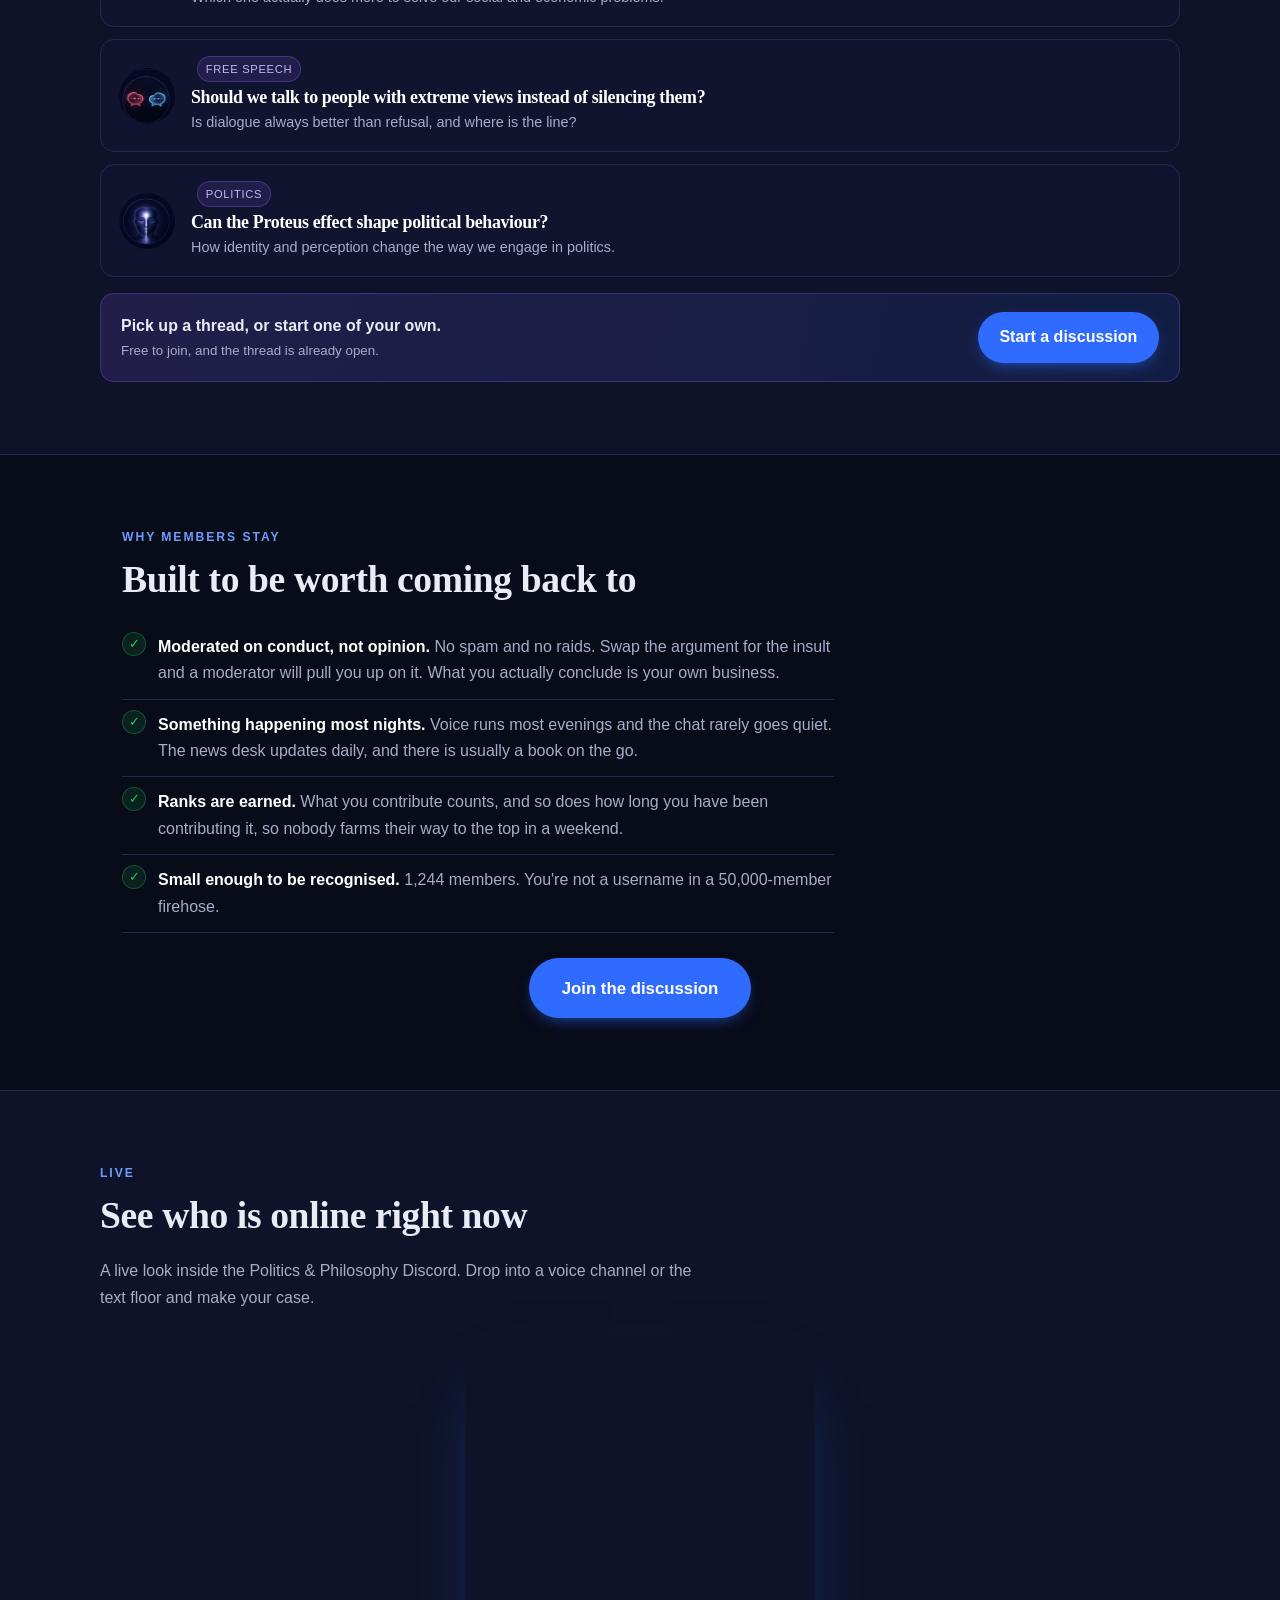
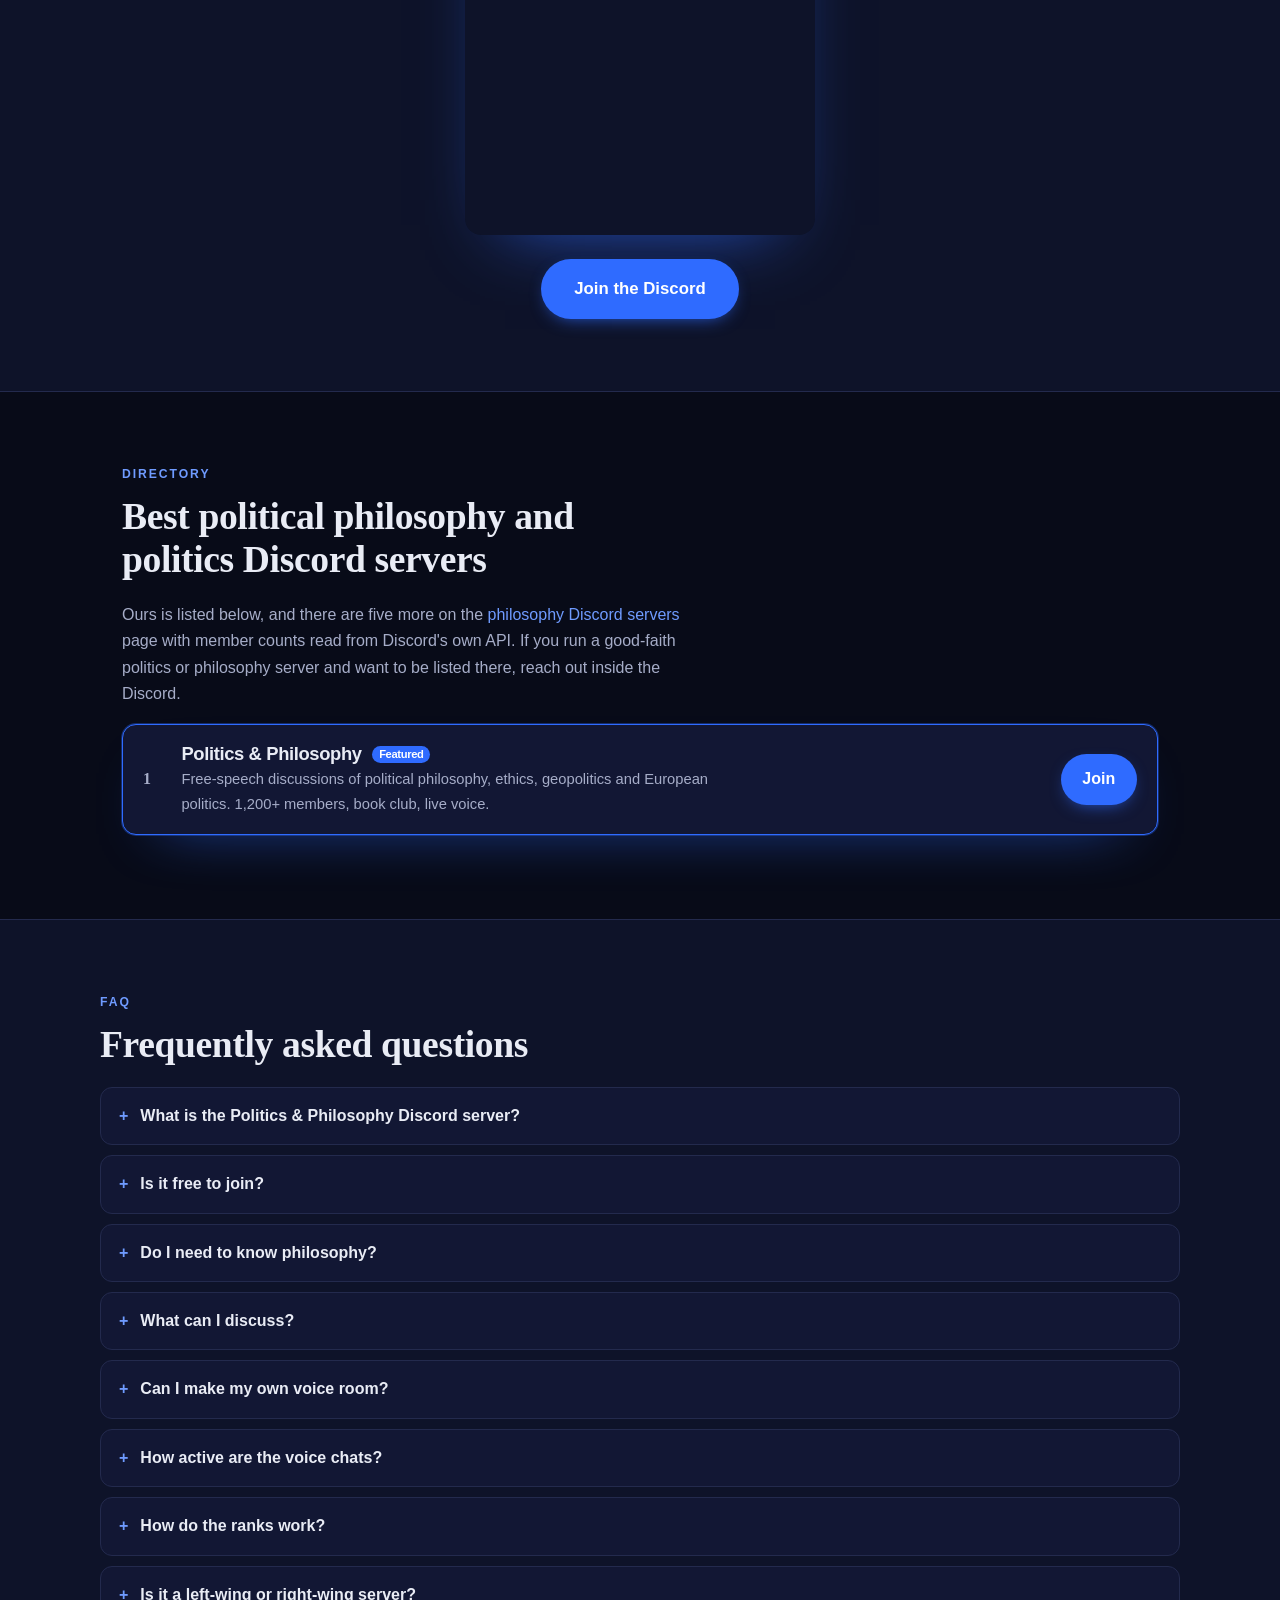
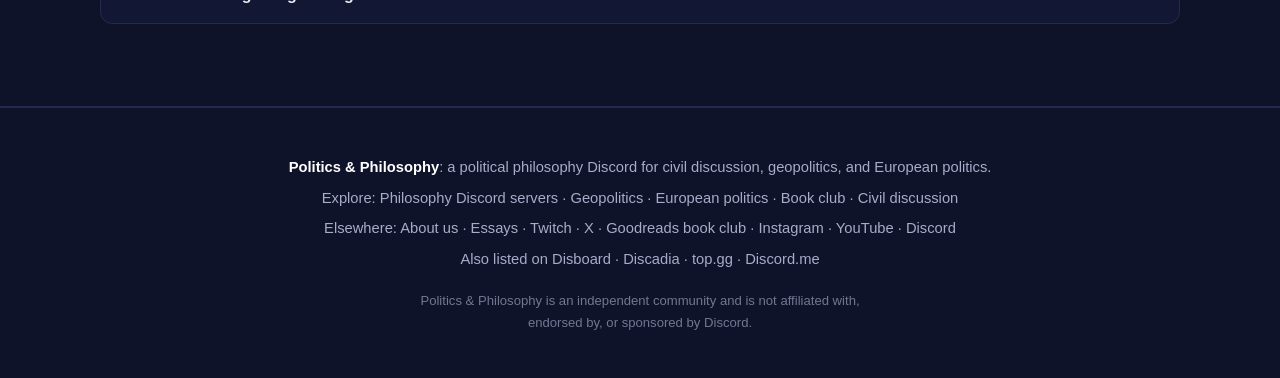
==== commit 3dcbb323: "Make the server counts live, and say how we moderate Discord returns CORS headers for our origin on " ====
--- a/index.html
+++ b/index.html
@@ -246,7 +246,7 @@
       <li data-reveal><strong>Moderated on conduct, not opinion.</strong> No spam and no raids. Swap the argument for the insult and a moderator will pull you up on it. What you actually conclude is your own business.</li>
       <li data-reveal><strong>Something happening most nights.</strong> Voice runs most evenings and the chat rarely goes quiet. The news desk updates daily, and there is usually a book on the go.</li>
       <li data-reveal><strong>Ranks are earned.</strong> What you contribute counts, and so does how long you have been contributing it, so nobody farms their way to the top in a weekend.</li>
-      <li data-reveal><strong>Small enough to be recognised.</strong> 1,239 members. You're not a username in a 50,000-member firehose.</li>
+      <li data-reveal><strong>Small enough to be recognised.</strong> 1,244 members. You're not a username in a 50,000-member firehose.</li>
     </ul>
     <div class="cta-row" data-reveal><a class="btn btn-lg" href="https://discord.gg/RZgT4HBjCR" rel="noopener">Join the discussion</a></div>
   </section>
--- a/style.css
+++ b/style.css
@@ -327,6 +327,10 @@
 .srv-list .server::before{margin-top:2px}
 .srv-meta{margin:0 0 .6em !important; font-size:.88rem !important; color:var(--muted) !important}
 .srv-meta b{color:#fff; font-variant-numeric:tabular-nums}
+.srv-note{
+  border-left:3px solid var(--line2); padding:.1em 0 .1em 18px; margin:1.5em 0;
+  color:var(--muted); font-size:.95rem;
+}
 .tag.warn{background:var(--red)}
 .article code{
   font-family:ui-monospace,SFMono-Regular,Menlo,monospace; font-size:.86em;
